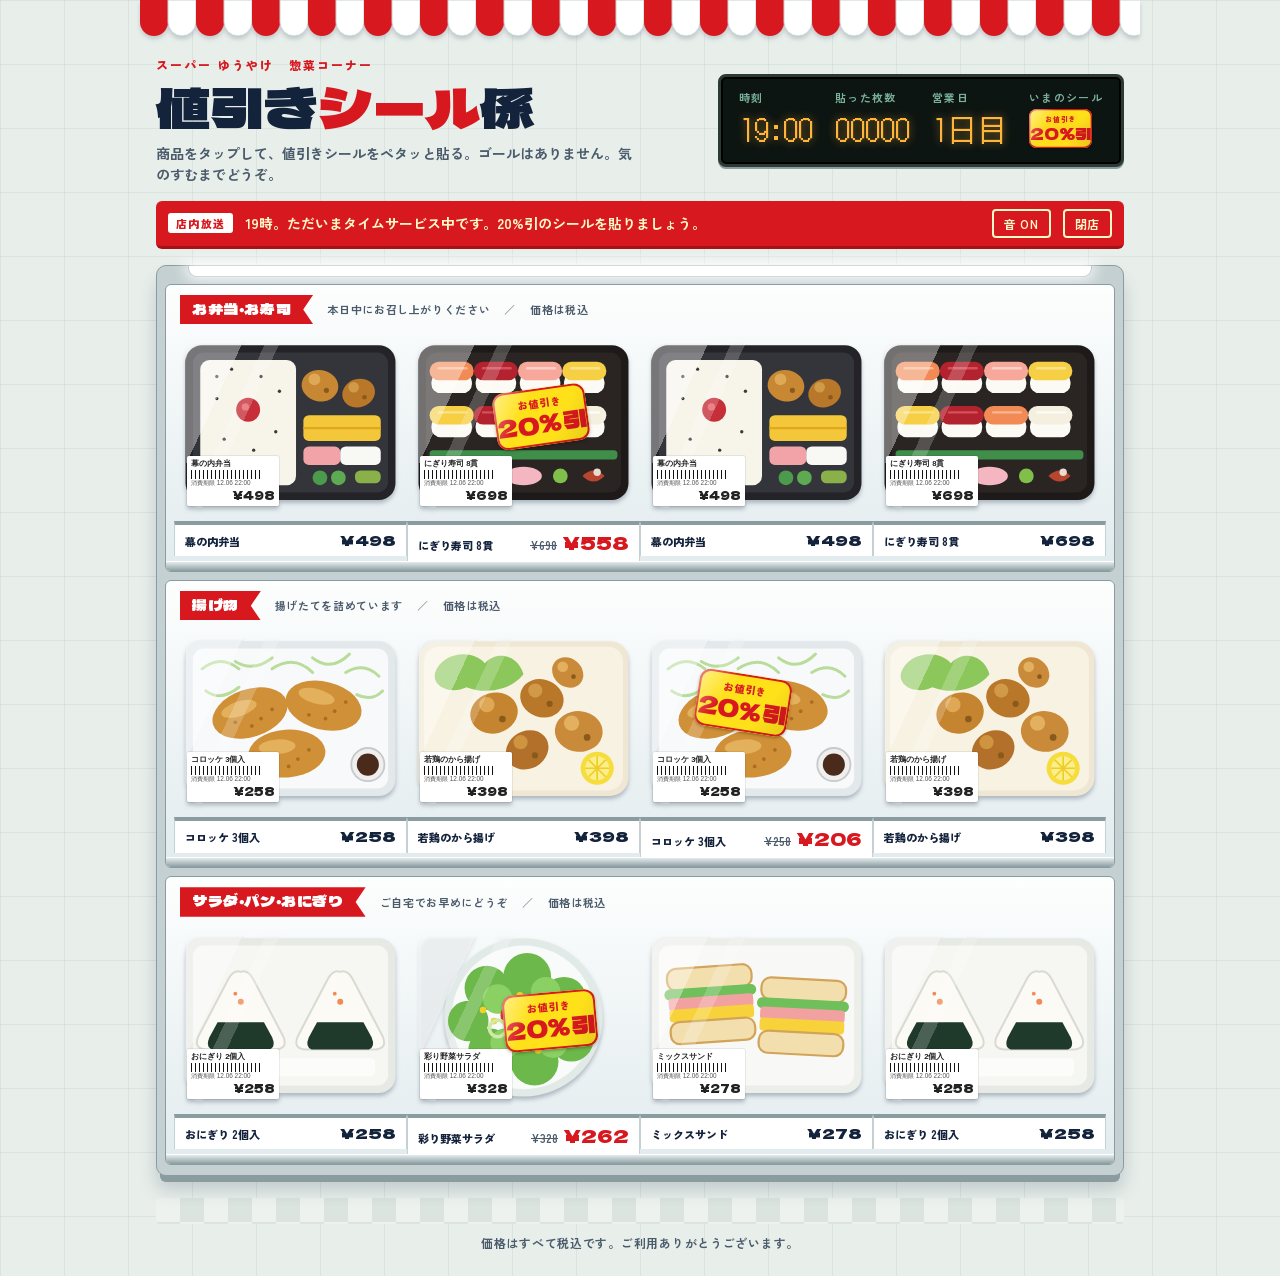
==== index.html @ 78e1c7c3 "Add canonical and Open Graph meMove index.html to repository root and add canonical URLta tags to in" ====
<!doctype html>
<html lang="ja">
<head>
<meta charset="utf-8">
<meta name="viewport" content="width=device-width, initial-scale=1, viewport-fit=cover">
<title>値引きシール係｜割引シールを貼り続ける無料ブラウザゲーム</title>
<meta name="description" content="スーパーの夜、消費期限が近づいた惣菜に割引シールを貼り続けるだけの、無料のブラウザミニゲーム。ゴールはなし。単調な作業で気持ちが落ち着く「値引きシール係」の世界へ。">
<meta name="theme-color" content="#d7191f">
<link rel="icon" href="favicon.svg" type="image/svg+xml"><link rel="canonical" href="https://mimitabu1229.github.io/nebiki-sticker/">
<meta property="og:url" content="https://mimitabu1229.github.io/nebiki-sticker/">
<meta property="og:type" content="website">
<meta property="og:site_name" content="値引きシール係">
<meta property="og:title" content="値引きシール係｜割引シールを貼り続ける無料ブラウザゲーム">
<meta property="og:description" content="スーパーの夜、惣菜に割引シールを貼り続けるだけの無料ミニゲーム。ゴールはなし。ライバルや、シールはがし爺も現れます。">
<meta property="og:locale" content="ja_JP">
<meta name="twitter:card" content="summary">
<meta name="twitter:title" content="値引きシール係｜割引シールを貼り続ける無料ブラウザゲーム">
<meta name="twitter:description" content="スーパーの夜、惣菜に割引シールを貼り続けるだけの無料ミニゲーム。ゴールはなし。">
<script type="application/ld+json">
{
  "@context": "https://schema.org",
  "@type": "VideoGame",
  "name": "値引きシール係",
  "description": "スーパーの夜、消費期限が近づいた惣菜に割引シールを貼り続けるだけの、無料のブラウザミニゲーム。ゴールはなし。",
  "inLanguage": "ja",
  "genre": "カジュアルゲーム",
  "gamePlatform": "Webブラウザ",
  "playMode": "SinglePlayer",
  "applicationCategory": "Game",
  "operatingSystem": "Any",
  "offers": { "@type": "Offer", "price": "0", "priceCurrency": "JPY" }
}
</script>
<style>
:root { color-scheme: light; padding-top: env(safe-area-inset-top, 0px); padding-bottom: env(safe-area-inset-bottom, 0px); }
body { margin: 0; }
[hidden] { display: none !important; }
img { max-width: 100%; }
</style>
<link rel="preconnect" href="https://fonts.googleapis.com">
<link rel="preconnect" href="https://fonts.gstatic.com" crossorigin>
<link rel="stylesheet" href="https://fonts.googleapis.com/css2?family=Dela+Gothic+One&family=DotGothic16&family=Zen+Kaku+Gothic+New:wght@500;700;900&display=swap">
<style>
:root {
  color-scheme: light;
  --red: #d7191f;
  --red-d: #a80f16;
  --yellow: #ffe11a;
  --orange: #f26a1b;
  --blue: #2358b8;
  --blue-d: #173d82;
  --brown: #8a5a2b;
  --brown-d: #5e3b17;
  --green: #1f7a4d;
  --green-d: #15583a;
  --usblue: #1d3f91;
  --teal: #12857f;
  --teal-d: #0b5a56;
  --ink: #14233c;
  --ink-2: #4b5b6b;
  --wall: #e8efeb;
  --wall-line: rgba(20, 35, 60, .06);
  --steel: #c5d0d2;
  --steel-d: #8a9ca0;
  --case-hi: #fdfefe;
  --case-lo: #e1ebee;
  --led-bg: #0d1512;
  --led: #ffb43a;
  --led-dim: #79b09a;
  --font-display: "Dela Gothic One", "Hiragino Sans", "Yu Gothic", sans-serif;
  --font-body: "Zen Kaku Gothic New", "Hiragino Sans", "Yu Gothic", "Meiryo", sans-serif;
  --font-led: "DotGothic16", "Hiragino Sans", "Yu Gothic", monospace;
}

* { box-sizing: border-box; }

html, body { margin: 0; }

body {
  background-color: var(--wall);
  background-image:
    linear-gradient(var(--wall-line) 1px, transparent 1px),
    linear-gradient(90deg, var(--wall-line) 1px, transparent 1px);
  background-size: 64px 64px;
  color: var(--ink);
  font-family: var(--font-body);
  font-size: 14px;
  line-height: 1.5;
  -webkit-font-smoothing: antialiased;
}

.store {
  max-width: 1000px;
  margin: 0 auto;
  padding-inline: 16px;
  padding-block: 0 24px;
}

/* ---------- 看板 ---------- */
.awning {
  height: 36px;
  margin-inline: -16px;
  background: url("data:image/svg+xml;utf8,<svg xmlns='http://www.w3.org/2000/svg' width='56' height='36'><path d='M0 0H28V22a14 14 0 0 1-28 0z' fill='%23d7191f'/><path d='M28 0H56V22a14 14 0 0 1-28 0z' fill='%23ffffff' stroke='%23c5d0d2' stroke-width='1'/></svg>") repeat-x 0 0 / 56px 36px;
  filter: drop-shadow(0 3px 2px rgba(20, 35, 60, .18));
}

.masthead {
  display: grid;
  grid-template-columns: 1fr auto;
  gap: 16px 24px;
  align-items: center;
  padding-block: 20px 16px;
}

.brand .eyebrow {
  margin: 0 0 4px;
  font-weight: 900;
  font-size: 12px;
  letter-spacing: .18em;
  color: var(--red);
}

.brand h1 {
  margin: 0;
  font-family: var(--font-display);
  font-weight: 400;
  font-size: clamp(34px, 7vw, 54px);
  line-height: 1.05;
  color: var(--ink);
  text-wrap: balance;
}

.brand h1 span { color: var(--red); }

.brand .howto {
  margin: 8px 0 0;
  font-weight: 700;
  color: var(--ink-2);
  max-width: 34em;
}

/* ---------- LED 表示 ---------- */
.led {
  margin: 0;
  display: grid;
  grid-template-columns: repeat(4, auto);
  gap: 6px 22px;
  padding: 12px 18px 14px;
  background: var(--led-bg);
  border-radius: 8px;
  border: 3px solid #2b3a35;
  box-shadow: inset 0 0 0 2px #000, 0 2px 0 var(--steel-d);
}

.led > div { display: flex; flex-direction: column; gap: 2px; min-width: 0; }

.led dt {
  font-size: 11px;
  font-weight: 700;
  letter-spacing: .12em;
  color: var(--led-dim);
}

.led dd {
  margin: 0;
  font-family: var(--font-led);
  font-size: 30px;
  line-height: 1.1;
  color: var(--led);
  text-shadow: 0 0 8px rgba(255, 180, 58, .55);
  font-variant-numeric: tabular-nums;
  min-height: 42px;
  display: flex;
  align-items: center;
}

.led .sticker { --u: 1.5px; }

/* ---------- 店内放送 ---------- */
.announce {
  display: flex;
  align-items: center;
  gap: 12px;
  padding: 8px 12px;
  background: var(--red);
  color: #fff8c9;
  border-radius: 6px;
  border-bottom: 3px solid var(--red-d);
}

.announce .badge {
  flex: none;
  font-size: 11px;
  font-weight: 900;
  letter-spacing: .12em;
  padding: 2px 8px;
  background: #fff;
  color: var(--red);
  border-radius: 3px;
}

.announce p { margin: 0; flex: 1; font-weight: 700; min-width: 0; }

.announce button {
  flex: none;
  font: 700 12px var(--font-body);
  letter-spacing: .06em;
  padding: 4px 10px;
  border-radius: 4px;
  border: 2px solid #fff8c9;
  background: transparent;
  color: #fff8c9;
  cursor: pointer;
}

.announce button[aria-pressed="false"] { background: #fff8c9; color: var(--red-d); }

/* ---------- ショーケース ---------- */
.case-wrap { position: relative; margin-top: 16px; }

.case {
  background: var(--steel);
  border-radius: 10px;
  padding: 0 8px 10px;
  border: 1px solid var(--steel-d);
  box-shadow: 0 10px 0 -4px var(--steel-d), 0 14px 18px rgba(20, 35, 60, .18);
}

.case::before {
  content: "";
  display: block;
  height: 10px;
  margin-inline: 24px;
  border-radius: 0 0 8px 8px;
  background: #fff;
  box-shadow: 0 0 14px 4px rgba(255, 255, 255, .9), 0 0 0 1px var(--steel-d);
}

.row {
  margin-top: 8px;
  background: linear-gradient(var(--case-hi), var(--case-lo));
  border-radius: 6px;
  border: 1px solid var(--steel-d);
  overflow: hidden;
}

.row-h {
  display: flex;
  flex-wrap: wrap;
  align-items: center;
  gap: 4px 14px;
  padding: 10px 14px 0;
}

.pop {
  margin: 0;
  padding: 3px 22px 4px 12px;
  background: var(--red);
  color: #fff;
  font-family: var(--font-display);
  font-weight: 400;
  font-size: 15px;
  letter-spacing: .04em;
  clip-path: polygon(0 0, 100% 0, calc(100% - 10px) 50%, 100% 100%, 0 100%);
}

.row-h .note {
  font-size: 11px;
  font-weight: 700;
  color: var(--ink-2);
  letter-spacing: .06em;
}

.row-h .note + .note::before { content: "／"; margin-right: 14px; color: var(--steel-d); }

.slots {
  display: grid;
  grid-template-columns: repeat(4, 1fr);
  gap: 12px;
  padding: 12px 14px 0;
}

.slot { min-width: 0; display: flex; flex-direction: column; }

/* 棚札 */
.tag {
  margin-inline: -6px;
  margin-top: 8px;
  padding: 4px 10px 5px;
  background: #fff;
  border-top: 4px solid var(--steel-d);
  border-left: 1px solid var(--steel);
  border-right: 1px solid var(--steel);
  display: flex;
  align-items: baseline;
  justify-content: space-between;
  gap: 8px;
  min-height: 34px;
}

.tag .tn {
  font-size: 11px;
  font-weight: 900;
  white-space: nowrap;
  overflow: hidden;
  text-overflow: ellipsis;
  min-width: 0;
}

.tag .tp {
  display: flex;
  align-items: baseline;
  gap: 6px;
  flex: none;
  font-family: var(--font-display);
  font-size: 15px;
  font-variant-numeric: tabular-nums;
}

.tag .tp b { font-weight: 400; }
.tag .tp s { font-family: var(--font-body); font-weight: 700; font-size: 11px; color: var(--ink-2); }
.tag .tp .off { color: var(--red); font-size: 18px; }

/* ---------- パック ---------- */
.pack {
  display: block;
  position: relative;
  width: 100%;
  aspect-ratio: 120 / 96;
  padding: 0;
  border: 0;
  background: none;
  container-type: inline-size;
  cursor: pointer;
  -webkit-tap-highlight-color: transparent;
  filter: drop-shadow(0 3px 2px rgba(20, 35, 60, .28));
  transition: transform .3s ease, opacity .3s ease;
}

.pack:hover { transform: translateY(-2px); }
.pack:focus-visible { outline: 3px solid var(--ink); outline-offset: 3px; border-radius: 8px; }

.pack svg { position: absolute; inset: 0; width: 100%; height: 100%; display: block; }

.pack .lid {
  position: absolute;
  inset: 3% 2.5%;
  border-radius: 6cqw;
  background: linear-gradient(115deg, rgba(255,255,255,.38) 0 20%, transparent 20% 28%, rgba(255,255,255,.2) 28% 33%, transparent 33%);
  pointer-events: none;
}

.pack .label {
  position: absolute;
  left: 3cqw;
  bottom: 3cqw;
  width: 42cqw;
  padding: 1.6cqw 2cqw;
  display: grid;
  gap: .4cqw;
  background: #fff;
  color: #222;
  text-align: left;
  font-size: max(6px, 3.5cqw);
  line-height: 1.25;
  border-radius: .8cqw;
  box-shadow: 0 0 0 .3cqw rgba(0, 0, 0, .1);
  pointer-events: none;
}

.pack .label b { font-weight: 900; white-space: nowrap; overflow: hidden; text-overflow: ellipsis; }
.pack .label em { font-style: normal; font-size: max(5px, 2.9cqw); color: #555; white-space: nowrap; }
.pack .label .bar {
  height: 4cqw;
  background: repeating-linear-gradient(90deg, #111 0 .4cqw, #fff .4cqw .9cqw, #111 .9cqw 1.1cqw, #fff 1.1cqw 1.8cqw);
}
.pack .label strong { font-family: var(--font-display); font-weight: 400; font-size: 5.2cqw; text-align: right; }

.pack.in { animation: restock .4s ease-out backwards; }
.pack.taken { transform: translateY(-16px) rotate(2deg) scale(.96); opacity: 0; pointer-events: none; }

@keyframes restock {
  from { transform: translateY(18px); opacity: 0; }
  to { transform: none; opacity: 1; }
}

.row.deliver { animation: deliver .7s cubic-bezier(.2, 1.1, .3, 1) backwards; }

@keyframes deliver {
  from { transform: translateY(40px); opacity: 0; }
}

.ikue {
  display: flex;
  align-items: center;
  gap: 8px;
  margin-left: auto;
  padding: 2px 12px 2px 3px;
  min-width: 0;
  background: #e6f3e8;
  border-radius: 18px;
  color: #1f5a3c;
  font-size: 12px;
  font-weight: 700;
}

.ikue-face svg { display: block; width: 28px; height: 28px; }
.ikue b { font-weight: 900; margin-right: .3em; }

.rail {
  height: 10px;
  background: linear-gradient(#e4ebec, var(--steel-d));
  border-top: 1px solid #fff;
}

/* ---------- シール ---------- */
.stk { position: absolute; inset: 0; pointer-events: none; }

.sticker {
  --u: 1cqw;
  position: relative;
  width: calc(var(--u) * 42);
  height: calc(var(--u) * 26);
  border-radius: calc(var(--u) * 5);
  display: flex;
  flex-direction: column;
  align-items: center;
  justify-content: center;
  overflow: hidden;
  line-height: 1;
  font-family: var(--font-display);
  white-space: nowrap;
}

.sticker small {
  font-family: var(--font-body);
  font-weight: 900;
  font-size: calc(var(--u) * 4.6);
  letter-spacing: .1em;
  margin-bottom: calc(var(--u) * 1.6);
}

.sticker b { font-weight: 400; font-size: calc(var(--u) * 11); }

.sticker::after {
  content: "";
  position: absolute;
  inset: 0;
  border-radius: inherit;
  background: linear-gradient(120deg, rgba(255,255,255,.5), transparent 32%, transparent 68%, rgba(0,0,0,.1));
}

.k20 {
  background: var(--yellow);
  color: var(--red);
  box-shadow: inset 0 0 0 calc(var(--u) * .9) var(--red), 0 calc(var(--u) * .6) calc(var(--u) * 1.4) rgba(0, 0, 0, .3);
}

.k30 {
  background: var(--orange);
  color: #fff;
  box-shadow: inset 0 0 0 calc(var(--u) * .9) #fff, 0 calc(var(--u) * .6) calc(var(--u) * 1.4) rgba(0, 0, 0, .3);
}

.k50 {
  background: var(--red);
  color: var(--yellow);
  box-shadow: inset 0 0 0 calc(var(--u) * .9) var(--yellow), 0 calc(var(--u) * .6) calc(var(--u) * 1.4) rgba(0, 0, 0, .3);
}

.k50 b { font-size: calc(var(--u) * 15); }

.stk .sticker {
  position: absolute;
  transform: translate(-50%, -50%) rotate(var(--rot));
  animation: slap .22s cubic-bezier(.2, 1.4, .4, 1) both;
}

.stk .sticker.still { animation: none; }

@keyframes slap {
  from { transform: translate(-50%, -50%) rotate(var(--rot)) scale(1.5); opacity: .5; }
  to { transform: translate(-50%, -50%) rotate(var(--rot)) scale(1); opacity: 1; }
}

/* 手に持ったシール */
.hand {
  position: fixed;
  left: 0;
  top: 0;
  z-index: 50;
  pointer-events: none;
  opacity: 0;
  transition: opacity .15s;
  will-change: transform;
}

.hand.show { opacity: 1; }
.hand .sticker,
.rhand .sticker {
  --u: var(--hu, 2px);
  transform: translate(-50%, -50%) rotate(-9deg) scale(1.04);
  transition: transform .12s ease;
  filter: drop-shadow(0 6px 5px rgba(0, 0, 0, .25));
}
.hand.press .sticker { transform: translate(-50%, -50%) rotate(-3deg) scale(.86); }

/* たなかの手 */
.rhand {
  position: fixed;
  left: 0;
  top: 0;
  z-index: 49;
  pointer-events: none;
  opacity: 0;
  will-change: transform;
}
.rhand.show { opacity: 1; }
.rhand.go { transition: transform .38s cubic-bezier(.3, .7, .3, 1), opacity .15s; }
.rhand .sticker { transform: translate(-50%, -50%) rotate(8deg); }

/* たなかが貼ったシール／商品の目印 */
.sticker.theirs::before {
  content: "た";
  position: absolute;
  top: calc(var(--u) * 1.6);
  right: calc(var(--u) * 1.6);
  width: calc(var(--u) * 6);
  height: calc(var(--u) * 6);
  display: grid;
  place-items: center;
  border-radius: 50%;
  background: var(--blue);
  color: #fff;
  font-family: var(--font-body);
  font-weight: 900;
  font-size: calc(var(--u) * 4);
  line-height: 1;
  z-index: 1;
}

.pack.theirs::before {
  content: "たなか";
  position: absolute;
  left: 2cqw;
  top: 2cqw;
  z-index: 2;
  padding: .6cqw 2cqw .8cqw;
  border-radius: 1cqw;
  background: var(--blue);
  color: #fff;
  font-size: max(6px, 4cqw);
  font-weight: 900;
  letter-spacing: .08em;
  line-height: 1.2;
  pointer-events: none;
}

/* ---------- たなかとの勝負 ---------- */
.versus {
  margin-top: 12px;
  display: grid;
  grid-template-columns: 72px 1fr;
  gap: 14px;
  align-items: center;
  padding: 12px 14px;
  background: #fff;
  border: 2px solid var(--blue);
  border-radius: 8px;
  box-shadow: 0 3px 0 var(--blue);
}

.versus.enter { animation: vs-in .5s cubic-bezier(.2, 1.3, .4, 1) backwards; }

@keyframes vs-in {
  from { transform: translateY(-14px) scale(.96); opacity: 0; }
}

.versus .face svg { display: block; width: 72px; height: 72px; }

.vs-head {
  display: flex;
  flex-wrap: wrap;
  justify-content: space-between;
  gap: 2px 12px;
  font-size: 12px;
  font-weight: 900;
  letter-spacing: .08em;
}

.vs-head span { color: var(--ink-2); font-weight: 700; }

.vs-bar {
  display: flex;
  height: 16px;
  margin-block: 6px;
  border-radius: 8px;
  overflow: hidden;
  background: var(--steel);
}

.vs-bar i { display: block; height: 100%; transition: flex-basis .4s ease; }
.vs-bar .me { background: var(--red); }
.vs-bar .tan { background: var(--blue); }

.vs-nums {
  display: flex;
  flex-wrap: wrap;
  justify-content: space-between;
  gap: 2px 14px;
  font-size: 13px;
  font-weight: 700;
  font-variant-numeric: tabular-nums;
}

.vs-nums b { font-family: var(--font-display); font-weight: 400; font-size: 18px; }
.vs-nums .me b { color: var(--red); }
.vs-nums .tan b { color: var(--blue); }
.vs-nums em { font-style: normal; color: var(--ink-2); font-size: 12px; }

.bubble {
  margin: 8px 0 0;
  padding: 5px 10px;
  background: #eef3fc;
  border-radius: 6px;
  color: var(--blue-d);
  font-size: 13px;
  font-weight: 700;
}

.bubble b { font-weight: 900; margin-right: .4em; }

/* ---------- やまだ（シールはがし） ---------- */
.versus.yamada { border-color: var(--brown); box-shadow: 0 3px 0 var(--brown); }
.yamada .vs-bar .peel { background: var(--brown); }
.yamada .vs-nums .ya b { color: var(--brown); }
.yamada .bubble { background: #f7efe4; color: var(--brown-d); }

.yhand {
  position: fixed;
  left: 0;
  top: 0;
  z-index: 51;
  pointer-events: none;
  opacity: 0;
  will-change: transform;
}
.yhand.show { opacity: 1; }
.yhand.go { transition: transform .42s cubic-bezier(.3, .7, .3, 1), opacity .2s; }
.yhand svg {
  display: block;
  width: 48px;
  height: 48px;
  margin: -13px 0 0 -29px;
  filter: drop-shadow(0 3px 3px rgba(0, 0, 0, .3));
}

/* ---------- 覚醒 ---------- */
.cast {
  margin-top: 12px;
  display: grid;
  grid-template-columns: repeat(auto-fit, minmax(280px, 1fr));
  gap: 12px;
}

.cast .versus { margin-top: 0; }

/* ---------- キャラ紹介（折りたたみ） ---------- */
.cast-box { margin-top: 12px; }

.cast-box > summary {
  list-style: none;
  display: flex;
  align-items: center;
  gap: 10px;
  padding: 8px 12px;
  background: #fff;
  border: 2px solid var(--ink);
  border-radius: 8px;
  box-shadow: 0 3px 0 var(--ink);
  cursor: pointer;
  font-size: 13px;
  font-weight: 900;
  letter-spacing: .06em;
}
.cast-box > summary > span { white-space: nowrap; }
.cast-box > summary::-webkit-details-marker { display: none; }
.cast-box > summary:focus-visible { outline: 3px solid var(--ink); outline-offset: 3px; }

.cb-faces { display: flex; padding-left: 6px; --rc: #1fbf8a; --rb: #f4f6f7; color: var(--rc); }
.cb-faces svg {
  display: block;
  width: 30px;
  height: 30px;
  margin-left: -6px;
  border-radius: 50%;
  background: #fff;
  box-shadow: 0 0 0 2px #fff;
}

.cb-new {
  display: none;
  padding: 1px 8px 2px;
  border-radius: 10px;
  background: var(--red);
  color: #fff;
  font-size: 11px;
  letter-spacing: .08em;
}
.cast-box.has-new .cb-new { display: inline-block; }

.cb-toggle { margin-left: auto; color: var(--ink-2); font-size: 12px; }
.cb-toggle::after { content: " ▼"; }
.cast-box[open] .cb-toggle::after { content: " ▲"; }
.cb-toggle .t-close { display: none; }
.cast-box[open] .cb-toggle .t-open { display: none; }
.cast-box[open] .cb-toggle .t-close { display: inline; }

.versus.awake {
  --aura: var(--blue);
  animation: aura 1.2s ease-in-out infinite alternate;
}
.versus.yamada.awake { --aura: var(--brown); }

@keyframes aura {
  from { box-shadow: 0 3px 0 var(--aura), 0 0 0 0 transparent; }
  to { box-shadow: 0 3px 0 var(--aura), 0 0 18px 4px var(--aura); }
}

.versus.awake .face svg { filter: drop-shadow(0 0 5px var(--aura)); }

.vs-head .awake-badge {
  display: inline-block;
  margin-right: .6em;
  padding: 1px 8px 2px;
  background: var(--aura);
  color: #fff;
  text-shadow: 0 1px 0 rgba(0, 0, 0, .35);
  font-family: var(--font-display);
  font-weight: 400;
  letter-spacing: .1em;
  border-radius: 3px;
  transform: skewX(-8deg);
}

/* ---------- 店長おださんとシール貼り銃 ---------- */
.versus.oda { border-color: var(--green); box-shadow: 0 3px 0 var(--green); }
.oda .bubble { background: #e6f3ea; color: var(--green-d); }
.oda .vs-head span { color: var(--green-d); }
.oda .hint { margin: 6px 0 0; font-weight: 700; font-size: 13px; }

/* ---------- アメリカ人店員ジョン ---------- */
.versus.john { border-color: var(--usblue); box-shadow: 0 3px 0 var(--usblue); }
.john .bubble { background: #e9eefb; color: var(--usblue); }
.john .vs-head span { color: var(--usblue); }
.john .hint { margin: 6px 0 0; font-weight: 700; font-size: 13px; }

.usa .pop { background: var(--usblue); }
.usa .row { background: linear-gradient(var(--case-hi), #dfe6f4); }
.usa .brand .eyebrow { color: var(--usblue); }

/* ---------- お掃除ロボット シリボ ---------- */
.versus.robo-panel { border-color: var(--teal); box-shadow: 0 3px 0 var(--teal); }
.robo-panel .face { --rc: #1fbf8a; --rb: #f4f6f7; color: var(--rc); }
.robo-panel .bubble { background: #e3f4f2; color: var(--teal-d); }
.robo-panel .vs-head span { color: var(--teal-d); }
.robo-panel .hint { margin: 6px 0 0; font-weight: 700; font-size: 13px; }

.robots {
  position: absolute;
  inset: 0;
  z-index: 5;
  overflow: hidden;
  pointer-events: none;
}

.robo {
  --rc: #1fbf8a;
  --rb: #f4f6f7;
  position: absolute;
  left: 0;
  top: 0;
  width: 56px;
  height: 56px;
  margin: -28px 0 0 -28px;
  filter: drop-shadow(0 5px 4px rgba(20, 35, 60, .35));
  will-change: transform;
  animation: robo-in .6s ease-out backwards;
}
.robo.b { --rc: #ee5f9c; --rb: #fbf1f5; }
.robo svg { display: block; width: 100%; height: 100%; color: var(--rc); }
.robo .brush { transform-box: fill-box; transform-origin: center; animation: brush .6s linear infinite; }
.robo.busy svg { animation: wobble .16s linear infinite; }

@keyframes robo-in { from { opacity: 0; } }
@keyframes brush { to { transform: rotate(360deg); } }
@keyframes wobble {
  0%, 100% { transform: rotate(0); }
  25% { transform: rotate(-6deg); }
  75% { transform: rotate(6deg); }
}

.stk .sticker.peeling.swept { animation: swept .38s ease-in forwards; }

@keyframes swept {
  to { transform: translate(-50%, -50%) rotate(calc(var(--rot) + 200deg)) scale(0); opacity: 0; }
}

/* ---------- 閉店リザルト（レシート） ---------- */
#result {
  width: 100%;
  max-width: min(92vw, 380px);
  padding: 0;
  border: 0;
  background: transparent;
  color: #222;
  overflow: visible;
}

#result::backdrop { background: rgba(20, 35, 60, .62); }

.receipt {
  padding: 22px 22px 22px;
  background: #fffef6;
  border-radius: 4px 4px 0 0;
  box-shadow: 0 14px 34px rgba(0, 0, 0, .38);
  font-family: var(--font-led);
  font-size: 14px;
  line-height: 1.5;
  max-height: 88vh;
  overflow-y: auto;
}

.receipt p { margin: 0; text-align: center; }
.receipt .r-store { font-size: 12px; letter-spacing: .2em; color: #555; }
.receipt h2 { margin: 2px 0 0; text-align: center; font-family: var(--font-display); font-weight: 400; font-size: 28px; letter-spacing: .06em; }
.receipt .r-date { font-size: 12px; color: #555; }
.receipt hr { border: 0; border-top: 2px dashed #b9b6a8; margin: 12px 0; }

.r-list { margin: 0; display: grid; gap: 4px; }
.r-list > div { display: flex; align-items: baseline; gap: 8px; }
.r-list dt { flex: none; }
.r-list .lead { flex: 1; min-width: 12px; border-bottom: 2px dotted #b9b6a8; transform: translateY(-4px); }
.r-list dd { margin: 0; flex: none; font-variant-numeric: tabular-nums; }

.receipt .r-met { font-size: 13px; color: #444; }
.receipt .r-rank { margin-top: 4px; font-size: 12px; color: #555; }
.receipt .r-rank b { display: block; font-family: var(--font-display); font-weight: 400; font-size: 22px; color: var(--red); letter-spacing: .04em; }
.receipt .r-thanks { margin-top: 10px; font-size: 12px; letter-spacing: .12em; color: #555; }

.r-actions { margin-top: 16px; display: grid; gap: 8px; }
.r-actions button {
  font: 900 14px var(--font-body);
  letter-spacing: .04em;
  padding: 10px 14px;
  border-radius: 6px;
  border: 2px solid var(--red);
  cursor: pointer;
}
.r-actions .primary { background: var(--red); color: #fff; }
.r-actions .ghost { background: #fff; color: var(--red); }
.r-actions button:focus-visible { outline: 3px solid var(--ink); outline-offset: 2px; }

.case { -webkit-user-select: none; user-select: none; -webkit-touch-callout: none; }

.hand .aim {
  position: absolute;
  left: -13px;
  top: -13px;
  width: 26px;
  height: 26px;
  border: 3px solid var(--red);
  border-radius: 50%;
  box-shadow: 0 0 0 2px #fff, inset 0 0 0 2px #fff;
}
.hand .aim::after {
  content: "";
  position: absolute;
  left: 50%;
  top: 50%;
  width: 4px;
  height: 4px;
  margin: -2px 0 0 -2px;
  border-radius: 50%;
  background: var(--red);
}

.hand .gun {
  position: absolute;
  left: 8px;
  top: -4px;
  width: 96px;
  height: auto;
  transform: scaleX(-1);
  filter: drop-shadow(0 6px 5px rgba(0, 0, 0, .28));
}
.hand.fire .gun { animation: recoil .11s ease-out; }

@keyframes recoil {
  from { transform: scaleX(-1) translateX(-9px) rotate(-6deg); }
  to { transform: scaleX(-1); }
}

.stk .sticker.peeling { animation: peel-off .46s ease-in forwards; }

@keyframes peel-off {
  from { transform: translate(-50%, -50%) rotate(var(--rot)) scale(1); opacity: 1; }
  to { transform: translate(-38%, -100%) rotate(calc(var(--rot) + 24deg)) scale(1.18); opacity: 0; }
}

/* ---------- 足元 ---------- */
.floor {
  margin-top: 22px;
  height: 26px;
  border-radius: 4px;
  background: repeating-conic-gradient(#dbe4df 0 25%, #eef2ef 0 50%) 0 0 / 48px 48px;
}

.foot {
  margin: 10px 0 0;
  text-align: center;
  font-size: 12px;
  font-weight: 700;
  color: var(--ink-2);
  letter-spacing: .06em;
}

/* ---------- 狭い画面 ---------- */
@media (max-width: 760px) {
  .masthead { grid-template-columns: 1fr; }
  .led { grid-template-columns: repeat(2, 1fr); }
}

@media (max-width: 600px) {
  .slots { grid-template-columns: repeat(3, 1fr); gap: 8px; padding-inline: 10px; }
  .slot:nth-child(4) { display: none; }
  .tag { margin-inline: -4px; padding-inline: 6px; gap: 4px; }
  .tag .tp { font-size: 13px; gap: 4px; }
  .tag .tp .off { font-size: 15px; }
  .tag .tp s { display: none; }
  .pack .label em { display: none; }
  .row-h { padding-inline: 10px; }
  .row-h .note:last-child { display: none; }
  .ikue { margin-left: 0; width: 100%; }
  .announce { flex-wrap: wrap; }
  .versus { grid-template-columns: 52px 1fr; gap: 10px; padding-inline: 10px; }
  .versus .face svg { width: 52px; height: 52px; }
  .cast-box > summary { gap: 8px; padding-inline: 10px; }
  .cb-faces svg { width: 26px; height: 26px; }
  #cbCount, .cb-toggle span { display: none !important; }
  .robo { width: 44px; height: 44px; margin: -22px 0 0 -22px; }
}

@media (hover: hover) and (pointer: fine) {
  .case.hand-on .pack { cursor: none; }
}

@media (prefers-reduced-motion: reduce) {
  .stk .sticker, .pack.in, .versus.enter, .row.deliver { animation: none; }
  .stk .sticker.peeling { animation: none; opacity: 0; }
  .versus.awake { animation: none; box-shadow: 0 3px 0 var(--aura), 0 0 12px 2px var(--aura); }
  .stk .sticker.peeling.swept { animation: none; opacity: 0; }
  .robo, .robo .brush, .robo.busy svg { animation: none; }
  .hand.fire .gun { animation: none; }
  .pack, .hand .sticker, .rhand.go, .yhand.go, .vs-bar i { transition: none; }
}
</style>
</head>
<body>
<noscript>このゲームを遊ぶには、JavaScriptを有効にしてください。（値引きシール係：スーパーの夜、惣菜に割引シールを貼り続ける無料ブラウザゲーム）</noscript>

<main class="store">
  <div class="awning" aria-hidden="true"></div>

  <header class="masthead">
    <div class="brand">
      <p class="eyebrow" id="eyebrow">スーパー ゆうやけ　惣菜コーナー</p>
      <h1>値引き<span>シール</span>係</h1>
      <p class="howto">商品をタップして、値引きシールをペタッと貼る。ゴールはありません。気のすむまでどうぞ。</p>
    </div>
    <dl class="led" aria-label="店内の状況">
      <div><dt>時刻</dt><dd id="clock">19:00</dd></div>
      <div><dt>貼った枚数</dt><dd id="count">00000</dd></div>
      <div><dt>営業日</dt><dd id="day">1日目</dd></div>
      <div><dt>いまのシール</dt><dd id="preview"></dd></div>
    </dl>
  </header>

  <div class="announce">
    <span class="badge">店内放送</span>
    <p id="say" aria-live="polite"></p>
    <button id="mute" type="button" aria-pressed="true">音 ON</button>
    <button id="closeShop" type="button">閉店</button>
  </div>

  <details class="cast-box" id="castBox" hidden>
    <summary>
      <span>キャラ紹介</span>
      <span class="cb-faces" id="cbFaces"></span>
      <span id="cbCount"></span>
      <span class="cb-new">NEW</span>
      <span class="cb-toggle"><span class="t-open">ひらく</span><span class="t-close">とじる</span></span>
    </summary>
  <div class="cast">
  <section class="versus" id="versus" aria-label="たなかとの売上勝負" hidden>
    <div class="face">
      <svg viewBox="0 0 64 64" aria-hidden="true">
        <circle cx="32" cy="32" r="31" fill="#dbe6f7"/>
        <path d="M6 62c2-13 13-17 26-17s24 4 26 17z" fill="#2358b8"/>
        <rect x="27" y="38" width="10" height="9" fill="#e6b891"/>
        <rect x="21" y="47" width="22" height="9" rx="1.5" fill="#fff"/>
        <text x="32" y="54" text-anchor="middle" font-size="6.5" font-weight="900" fill="#14233c" font-family="'Zen Kaku Gothic New','Hiragino Sans','Yu Gothic',sans-serif">たなか</text>
        <ellipse cx="32" cy="29" rx="12" ry="13.5" fill="#f2c9a5"/>
        <path d="M19 26c0-11 7-16 13-16s13 5 13 16c-4-3-8-4-13-4s-9 1-13 4z" fill="#14233c"/>
        <path d="M17 26h30c1 0 1 3-1 3H18c-2 0-2-3-1-3z" fill="#0f1c33"/>
        <circle cx="27" cy="32" r="1.4" fill="#14233c"/><circle cx="37" cy="32" r="1.4" fill="#14233c"/>
        <path d="M24.5 29l5 1.3M39.5 29l-5 1.3" stroke="#14233c" stroke-width="1.4" stroke-linecap="round" fill="none"/>
        <path d="M28 38c2.5 1.8 5.5 1.8 8-.5" stroke="#14233c" fill="none" stroke-width="1.3" stroke-linecap="round"/>
      </svg>
    </div>
    <div class="vs-main">
      <div class="vs-head"><b>本日の売上勝負　最後にシールを貼った人の売上</b><span id="record">通算 0勝 0敗</span></div>
      <div class="vs-bar" aria-hidden="true"><i class="me" id="barMe"></i><i class="tan" id="barTan"></i></div>
      <div class="vs-nums">
        <span class="me">あなた <b id="meScore">0</b>点　<em>貼った <span id="meSt">0</span>枚</em></span>
        <span class="tan">たなか <b id="tanScore">0</b>点　<em>貼った <span id="tanSt">0</span>枚</em></span>
      </div>
      <p class="bubble" id="bubble" aria-live="polite"></p>
    </div>
  </section>

  <section class="versus yamada" id="yamada" aria-label="やまだとのはがし勝負" hidden>
    <div class="face">
      <svg viewBox="0 0 64 64" aria-hidden="true">
        <circle cx="32" cy="32" r="31" fill="#efe3d0"/>
        <path d="M6 62c2-13 13-17 26-17s24 4 26 17z" fill="#8a5a2b"/>
        <path d="M25 45l7 11 7-11z" fill="#f3ead8"/>
        <rect x="27" y="38" width="10" height="9" fill="#d9ab82"/>
        <rect x="21" y="49" width="22" height="9" rx="1.5" fill="#fff"/>
        <text x="32" y="56" text-anchor="middle" font-size="6.5" font-weight="900" fill="#14233c" font-family="'Zen Kaku Gothic New','Hiragino Sans','Yu Gothic',sans-serif">やまだ</text>
        <ellipse cx="32" cy="29" rx="12" ry="13.5" fill="#e8bd94"/>
        <circle cx="19.5" cy="28" r="4.5" fill="#f4f4f2"/><circle cx="44.5" cy="28" r="4.5" fill="#f4f4f2"/>
        <path d="M23 19c3-4 15-4 18 0" stroke="#f4f4f2" stroke-width="2" fill="none" stroke-linecap="round"/>
        <path d="M23.5 25.5l6-1.5M40.5 25.5l-6-1.5" stroke="#9a9a9a" stroke-width="2.2" stroke-linecap="round" fill="none"/>
        <circle cx="27" cy="30" r="4" fill="none" stroke="#3a2a1a" stroke-width="1.1"/><circle cx="37" cy="30" r="4" fill="none" stroke="#3a2a1a" stroke-width="1.1"/>
        <path d="M31 30h2" stroke="#3a2a1a" stroke-width="1.1"/>
        <circle cx="27" cy="30" r="1" fill="#3a2a1a"/><circle cx="37" cy="30" r="1" fill="#3a2a1a"/>
        <path d="M25.5 36.5c3-2 5-1 6.5 0c1.5-1 3.500-2 6.500 0c-2 3.500-4 2.500-6.500 1c-2 1.500-4 2.500-6.500-1z" fill="#f4f4f2" stroke="#b8b8b8" stroke-width=".6"/>
      </svg>
    </div>
    <div class="vs-main">
      <div class="vs-head"><b>本日のはがし勝負　あなたの貼った枚数 対 やまだのはがした枚数</b><span id="yaRecord">通算 0勝 0敗</span></div>
      <div class="vs-bar" aria-hidden="true"><i class="me" id="barYaMe"></i><i class="peel" id="barYaPeel"></i></div>
      <div class="vs-nums">
        <span class="me">あなた 貼った <b id="yaMe">0</b>枚</span>
        <span class="ya">やまだ はがした <b id="yaPeel">0</b>枚　<em>売り逃し <span id="yaMiss">0</span>点</em></span>
      </div>
      <p class="bubble" id="yaBubble" aria-live="polite"></p>
    </div>
  </section>

  <section class="versus oda" id="oda" aria-label="店長おださんからの支給品" hidden>
    <div class="face">
      <svg viewBox="0 0 64 64" aria-hidden="true">
        <circle cx="32" cy="32" r="31" fill="#dcefe3"/>
        <path d="M6 62c2-13 13-17 26-17s24 4 26 17z" fill="#1f7a4d"/>
        <rect x="27" y="38" width="10" height="9" fill="#e6b891"/>
        <path d="M24 45l8 12 8-12z" fill="#fff"/>
        <path d="M30 46h4l1.500 10-3.500 3-3.500-3z" fill="#d7191f"/>
        <rect x="11" y="52" width="15" height="8" rx="1.500" fill="#fff"/>
        <text x="18.500" y="58" text-anchor="middle" font-size="5.500" font-weight="900" fill="#14233c" font-family="'Zen Kaku Gothic New','Hiragino Sans','Yu Gothic',sans-serif">店長</text>
        <ellipse cx="32" cy="29" rx="12" ry="13.500" fill="#f2c9a5"/>
        <path d="M19.500 27c-1-10 5-16 12.500-16s13.500 6 12.500 16c-2-5-5-8-12.500-8S21.500 22 19.500 27z" fill="#2a2320"/>
        <circle cx="27" cy="31" r="1.400" fill="#14233c"/><circle cx="37" cy="31" r="1.400" fill="#14233c"/>
        <path d="M24.500 27.500l5-1M39.500 27.500l-5-1" stroke="#14233c" stroke-width="1.400" stroke-linecap="round" fill="none"/>
        <path d="M27 36.500c3 3 7 3 10 0" stroke="#14233c" fill="none" stroke-width="1.400" stroke-linecap="round"/>
      </svg>
    </div>
    <div class="vs-main">
      <div class="vs-head"><b>店長からの支給品　シール貼り銃</b><span>発射 <span id="odaShots">0</span>発</span></div>
      <p class="hint">商品を押しっぱなしにすると、シールを連射できます。</p>
      <p class="bubble" id="odaBubble" aria-live="polite"></p>
    </div>
  </section>

  <section class="versus john" id="john" aria-label="アメリカ人店員ジョン" hidden>
    <div class="face">
      <svg viewBox="0 0 64 64" aria-hidden="true">
        <circle cx="32" cy="32" r="31" fill="#dfe6f6"/>
        <path d="M6 62c2-13 13-17 26-17s24 4 26 17z" fill="#1d3f91"/>
        <path d="M8 58h48" stroke="#d7191f" stroke-width="2"/>
        <rect x="27" y="38" width="10" height="9" fill="#e6b891"/>
        <rect x="21" y="49" width="22" height="9" rx="1.500" fill="#fff"/>
        <text x="32" y="56" text-anchor="middle" font-size="6" font-weight="900" fill="#14233c" font-family="'Zen Kaku Gothic New','Hiragino Sans','Yu Gothic',sans-serif">ジョン</text>
        <ellipse cx="32" cy="29" rx="12" ry="13.500" fill="#f5cfae"/>
        <path d="M19.500 27c-1-9 5-13 12.500-13s13.500 4 12.500 13c-3-4-7-6-12.500-6s-9.500 2-12.500 6z" fill="#e6b84a"/>
        <path d="M18.500 22c1-9 7-13 13.500-13s12.500 4 13.500 13z" fill="#d7191f"/>
        <path d="M14 22h36c1 0 1 3-1 3H15c-2 0-2-3-1-3z" fill="#a80f16"/>
        <path d="M32 12l1.500 3.200 3.500.4-2.600 2.400.7 3.400L32 19.600l-3.100 1.800.7-3.400-2.600-2.400 3.500-.4z" fill="#fff"/>
        <circle cx="27" cy="31" r="1.400" fill="#14233c"/><circle cx="37" cy="31" r="1.400" fill="#14233c"/>
        <path d="M24.500 28l5-1M39.500 28l-5-1" stroke="#a9832a" stroke-width="1.400" stroke-linecap="round" fill="none"/>
        <path d="M25 35c3 5.500 11 5.500 14 0z" fill="#fff" stroke="#14233c" stroke-width="1.200" stroke-linejoin="round"/>
      </svg>
    </div>
    <div class="vs-main">
      <div class="vs-head"><b>アメリカ人店員　ジョン</b><span>全商品アメリカ産</span></div>
      <p class="hint">売り場の商品が、すべてアメリカの商品に入れ替わりました。</p>
      <p class="bubble" id="johnBubble" aria-live="polite"></p>
    </div>
  </section>
  <section class="versus robo-panel" id="roboPanel" aria-label="お掃除ロボットのシリボ" hidden>
    <div class="face" id="roboFace"></div>
    <div class="vs-main">
      <div class="vs-head"><b>お掃除ロボット　シリボ</b><span><span id="roboCount">4</span>台 稼働中</span></div>
      <p class="hint">売り場を動き回って、貼ってあるシールを掃除します。30枚貼るごとに1台増えます(最大15台)。勝負ではありません。</p>
      <p class="bubble" id="roboBubble" aria-live="polite"></p>
    </div>
  </section>
  </div>
  </details>

  <div class="case-wrap">
    <section class="case" id="case" aria-label="惣菜ショーケース"></section>
    <div class="robots" id="robots" aria-hidden="true"></div>
  </div>

  <div class="floor" aria-hidden="true"></div>
  <p class="foot">価格はすべて税込です。ご利用ありがとうございます。</p>
</main>

<dialog id="result" aria-labelledby="resTitle">
  <div class="receipt">
    <p class="r-store">スーパー ゆうやけ</p>
    <h2 id="resTitle">閉店リザルト</h2>
    <p class="r-date" id="resDate"></p>
    <hr>
    <dl class="r-list" id="resList"></dl>
    <hr>
    <p class="r-met" id="resMet"></p>
    <p class="r-rank">今夜の称号<b id="resRank"></b></p>
    <p class="r-thanks">ご利用ありがとうございました</p>
    <div class="r-actions">
      <button id="resReset" class="primary" type="button">記録をリセットして最初から</button>
      <button id="resClose" class="ghost" type="button">営業を続ける</button>
    </div>
  </div>
</dialog>

<div class="hand" id="hand" aria-hidden="true"></div>
<div class="rhand" id="rhand" aria-hidden="true"></div>
<div class="yhand" id="yhand" aria-hidden="true">
  <svg viewBox="0 0 48 48">
    <g transform="rotate(-30 24 24)">
      <rect x="4" y="12" width="30" height="10" rx="5" fill="#dcae84"/>
      <ellipse cx="30" cy="17" rx="4" ry="3.2" fill="#f5dfc9"/>
      <rect x="8" y="24" width="26" height="9" rx="4.5" fill="#cf9f74"/>
      <ellipse cx="30" cy="28.5" rx="3.6" ry="2.8" fill="#f0d5bb"/>
    </g>
    <circle cx="10" cy="38" r="6" fill="#8a5a2b"/>
    <text x="10" y="41" text-anchor="middle" font-size="8" font-weight="900" fill="#fff" font-family="'Zen Kaku Gothic New','Hiragino Sans','Yu Gothic',sans-serif">や</text>
  </svg>
</div>

<script>
(function () {
  "use strict";

  /* ---------- 商品の絵 ---------- */
  var dots = function (list, r, fill) {
    return '<g fill="' + fill + '">' + list.map(function (p) {
      return '<circle cx="' + p[0] + '" cy="' + p[1] + '" r="' + r + '"/>';
    }).join("") + '</g>';
  };

  var nigiri = function (x, y, c, c2) {
    return '<rect x="' + x + '" y="' + (y + 6) + '" width="22" height="11" rx="5" fill="#fbfaf4"/>' +
      '<rect x="' + (x - 1) + '" y="' + y + '" width="24" height="10" rx="5" fill="' + c + '"/>' +
      '<path d="M' + (x + 4) + ' ' + (y + 3.5) + 'h15" stroke="' + c2 + '" stroke-width="1.3" stroke-linecap="round" opacity=".75"/>';
  };

  var chunk = function (cx, cy, r, a, b, rot) {
    return '<ellipse cx="' + cx + '" cy="' + cy + '" rx="' + r + '" ry="' + (r * 0.85) + '" transform="rotate(' + rot + ' ' + cx + ' ' + cy + ')" fill="' + a + '"/>' +
      '<circle cx="' + (cx - r * 0.3) + '" cy="' + (cy - r * 0.35) + '" r="' + (r * 0.32) + '" fill="' + b + '"/>' +
      '<circle cx="' + (cx + r * 0.35) + '" cy="' + (cy + r * 0.25) + '" r="' + (r * 0.14) + '" fill="#8a5a1c"/>';
  };

  var korokke = function (cx, cy, rot) {
    return '<ellipse cx="' + cx + '" cy="' + cy + '" rx="21" ry="13" transform="rotate(' + rot + ' ' + cx + ' ' + cy + ')" fill="#cf9037"/>' +
      '<ellipse cx="' + (cx - 5) + '" cy="' + (cy - 4) + '" rx="10" ry="4" transform="rotate(' + rot + ' ' + cx + ' ' + cy + ')" fill="#e3b05c"/>' +
      dots([[cx + 6, cy + 3], [cx - 8, cy + 5], [cx + 12, cy - 2], [cx + 1, cy + 7]], 1, "#a86d20");
  };

  var sandwich = function (x, y, rot) {
    return '<g transform="translate(' + x + ' ' + y + ') rotate(' + rot + ')">' +
      '<rect x="0" y="0" width="46" height="12" rx="5" fill="#f3dfae" stroke="#d2a45a" stroke-width="1.2"/>' +
      '<rect x="-2" y="11" width="50" height="6" rx="3" fill="#6fbf5b"/>' +
      '<rect x="0" y="16" width="46" height="7" rx="2" fill="#f2a1a1"/>' +
      '<rect x="0" y="22" width="46" height="7" rx="2" fill="#f7d23a"/>' +
      '<rect x="0" y="29" width="46" height="12" rx="5" fill="#f3dfae" stroke="#d2a45a" stroke-width="1.2"/></g>';
  };

  var onigiri = function (x, y) {
    return '<g transform="translate(' + x + ' ' + y + ') scale(.74)">' +
      '<path d="M0 -28 Q5 -30 9 -23 L31 19 Q35 28 26 29 L-26 29 Q-35 28 -31 19 L-9 -23 Q-5 -30 0 -28Z" fill="#fbfaf5" stroke="#d9dbd2" stroke-width="1.5"/>' +
      '<path d="M-17 9 H17 L23 20 Q26 27 21 29 H-21 Q-26 27 -23 20Z" fill="#1f3a2a"/>' +
      '<circle cx="0" cy="-6" r="2.2" fill="#f28a55"/><circle cx="-4" cy="-12" r="1.4" fill="#f28a55"/></g>';
  };

  var trayBase = function (fill, inner) {
    return '<rect x="3" y="5" width="114" height="84" rx="9" fill="' + fill + '"/>' +
      '<rect x="7" y="9" width="106" height="76" rx="6" fill="' + inner + '"/>';
  };

  var scatter = function (cx, cy, color) {
    return dots([[-8, -2], [4, -6], [9, 2], [-2, 6], [-10, 5], [6, 8], [0, -1], [-5, -8]].map(function (p) {
      return [cx + p[0], cy + p[1]];
    }), 1, color);
  };

  var ohagiBall = function (cx, cy, fill, hi, extra) {
    return '<ellipse cx="' + cx + '" cy="' + (cy + 4) + '" rx="20" ry="15" fill="#fff" stroke="#e2dcc8" stroke-width="1"/>' +
      '<ellipse cx="' + cx + '" cy="' + cy + '" rx="17" ry="14" fill="' + fill + '"/>' +
      '<ellipse cx="' + (cx - 5) + '" cy="' + (cy - 5) + '" rx="6" ry="3" fill="' + hi + '" opacity=".7"/>' + (extra || "");
  };

  var dangoBall = function (cx, cy, fill, hi) {
    return '<circle cx="' + cx + '" cy="' + cy + '" r="9" fill="' + fill + '"/>' +
      '<ellipse cx="' + (cx - 3) + '" cy="' + (cy - 3.5) + '" rx="3.2" ry="1.8" fill="' + hi + '" opacity=".8"/>';
  };

  var dangoSkewer = function (y) {
    return '<rect x="14" y="' + (y - 1.3) + '" width="98" height="2.6" rx="1.3" fill="#d8b878"/>' +
      dangoBall(58, y, "#f4a6b8", "#fbd0da") + dangoBall(76, y, "#fbf8ef", "#ffffff") + dangoBall(94, y, "#9fca6b", "#c8e39c");
  };

  var daifuku = function (cx, cy, fill, extra) {
    return '<ellipse cx="' + cx + '" cy="' + (cy + 9) + '" rx="21" ry="5" fill="#000" opacity=".08"/>' +
      '<path d="M' + (cx - 19) + ' ' + (cy + 8) + 'C' + (cx - 19) + ' ' + (cy - 16) + ' ' + (cx + 19) + ' ' + (cy - 16) + ' ' + (cx + 19) + ' ' + (cy + 8) + 'Q' + cx + ' ' + (cy + 13) + ' ' + (cx - 19) + ' ' + (cy + 8) + 'Z" fill="' + fill + '" stroke="#e8dfd0" stroke-width=".8"/>' +
      extra +
      '<path d="M' + (cx - 13) + ' ' + (cy - 3) + 'q6-7 14-7" stroke="#fff" stroke-width="2" fill="none" opacity=".85" stroke-linecap="round"/>';
  };

  var gingham = function (id) {
    return '<pattern id="' + id + '" width="12" height="12" patternUnits="userSpaceOnUse"><rect width="12" height="12" fill="#fff"/>' +
      '<rect width="6" height="12" fill="#e2434b" opacity=".55"/><rect width="12" height="6" fill="#e2434b" opacity=".55"/></pattern>';
  };

  var drum = function (x, y, rot) {
    return '<g transform="translate(' + x + ' ' + y + ') rotate(' + rot + ')">' +
      '<ellipse cx="0" cy="0" rx="18" ry="11" fill="#b8722a"/><ellipse cx="-5" cy="-4" rx="8" ry="3" fill="#d69a52"/>' +
      '<rect x="14" y="-2.500" width="16" height="5" rx="2.500" fill="#f5efe2"/>' +
      '<circle cx="30" cy="-3.500" r="3.500" fill="#f5efe2"/><circle cx="30" cy="3.500" r="3.500" fill="#f5efe2"/></g>';
  };

  var fries = function () {
    var out = "";
    for (var i = 0; i < 10; i++) {
      out += '<rect x="' + (50 + i * 6) + '" y="' + (20 + (i * 7) % 11) + '" width="4.400" height="40" rx="1" fill="#f2c94c" stroke="#d9a930" stroke-width=".5"/>';
    }
    return out;
  };

  var clubStack = function (x, y, rot) {
    var layers = [[8, "#f3dfae", "#d2a45a"], [5, "#6cb84a"], [5, "#e03b32"], [5, "#a4472f"], [8, "#f3dfae", "#d2a45a"], [5, "#f2a1a1"], [4, "#f7d23a"], [8, "#f3dfae", "#d2a45a"]];
    var yy = 0, out = '<g transform="translate(' + x + ' ' + y + ') rotate(' + rot + ')">';
    layers.forEach(function (l) {
      out += '<rect x="0" y="' + yy + '" width="38" height="' + l[0] + '" rx="2.500" fill="' + l[1] + '"' + (l[2] ? ' stroke="' + l[2] + '" stroke-width="1"' : "") + '/>';
      yy += l[0] - 0.5;
    });
    return out + '<line x1="19" y1="-14" x2="19" y2="' + yy + '" stroke="#d8b878" stroke-width="1.600"/><circle cx="19" cy="-14" r="3" fill="#d7191f"/></g>';
  };

  var donut = function (cx, cy, icing, spr) {
    return '<circle cx="' + cx + '" cy="' + cy + '" r="16" fill="#d9a05a"/><circle cx="' + cx + '" cy="' + cy + '" r="14" fill="' + icing + '"/>' +
      dots([[cx - 9, cy - 3], [cx + 8, cy - 6], [cx - 3, cy + 9], [cx + 9, cy + 5], [cx - 6, cy - 9], [cx + 2, cy - 10]], 1.1, spr) +
      '<circle cx="' + cx + '" cy="' + cy + '" r="5" fill="#fbf6ee"/>';
  };

  var cookie = function (cx, cy) {
    return '<circle cx="' + cx + '" cy="' + cy + '" r="16" fill="#d2955a" stroke="#b3763c" stroke-width="1.200"/>' +
      '<ellipse cx="' + (cx - 5) + '" cy="' + (cy - 6) + '" rx="6" ry="2.500" fill="#e6b784" opacity=".8"/>' +
      dots([[cx - 7, cy + 2], [cx + 4, cy - 5], [cx + 8, cy + 5], [cx - 1, cy + 8], [cx + 1, cy + 1], [cx - 9, cy - 4]], 2.200, "#4a2c1a");
  };

  var lattice = function () {
    var out = "";
    for (var x = -30; x <= 70; x += 12) {
      out += '<path d="M' + x + ' 10L' + (x + 80) + ' 90"/><path d="M' + x + ' 90L' + (x + 80) + ' 10"/>';
    }
    return out;
  };

  var ART = {
    bento:
      trayBase("#232328", "#34343b") +
      '<rect x="11" y="13" width="52" height="68" rx="5" fill="#f7f4ea"/>' +
      '<circle cx="37" cy="40" r="6.5" fill="#c62f39"/><circle cx="35.5" cy="38.5" r="2" fill="#e5636b"/>' +
      dots([[20, 22], [28, 18], [44, 22], [54, 30], [20, 34], [52, 52], [24, 56], [40, 62]], 0.9, "#3a3a3a") +
      chunk(76, 27, 10, "#c78733", "#dea856", 10) + chunk(97, 31, 9, "#b9772a", "#d19a48", -20) +
      '<rect x="67" y="43" width="42" height="14" rx="3" fill="#f4c73a"/><path d="M67 50h42" stroke="#e0a91c" stroke-width="1.2"/>' +
      '<rect x="67" y="60" width="20" height="10" rx="3" fill="#f1a3a8"/><rect x="87" y="60" width="22" height="10" rx="3" fill="#f8f8f4"/>' +
      '<circle cx="76" cy="77" r="4" fill="#4c9a4c"/><circle cx="86" cy="77" r="4" fill="#5daa52"/><rect x="95" y="73" width="14" height="7" rx="3" fill="#8ab04a"/>',

    sushi:
      trayBase("#1d1a19", "#2a2523") +
      nigiri(10, 14, "#f28a55", "#fbc7a5") + nigiri(34, 14, "#b3222f", "#e0606a") + nigiri(58, 14, "#f7a89a", "#fde0d8") + nigiri(82, 14, "#f6cf45", "#fbe9a0") +
      nigiri(10, 38, "#f6cf45", "#fbe9a0") + nigiri(34, 38, "#b3222f", "#e0606a") + nigiri(58, 38, "#f28a55", "#fbc7a5") + nigiri(82, 38, "#f5efe0", "#ffffff") +
      '<rect x="9" y="62" width="102" height="5" rx="2" fill="#3f8f4a"/>' +
      '<ellipse cx="60" cy="76" rx="10" ry="5" fill="#f4b6c0"/><circle cx="80" cy="76" r="4" fill="#7fbf4a"/>' +
      '<path d="M92 76q6-6 12 0q-6 6-12 0z" fill="#b8452e"/><circle cx="100" cy="74" r="2" fill="#e8ddd0"/>',

    karaage:
      '<rect x="3" y="5" width="114" height="84" rx="10" fill="#efe7d3"/><rect x="6" y="8" width="108" height="78" rx="8" fill="#f8f2e2"/>' +
      '<path d="M12 22c4-11 20-13 27-5 6-7 18-5 21 6-7 9-21 11-31 7-8 4-19 0-17-8z" fill="#8cc75c"/>' +
      chunk(44, 44, 13, "#c58530", "#dea856", -15) + chunk(70, 36, 12, "#b9772a", "#d19a48", 20) + chunk(90, 54, 13, "#c98a3a", "#e2b05e", 5) +
      chunk(62, 64, 12, "#b3702a", "#cf9440", -30) + chunk(84, 22, 9, "#c98a3a", "#e2b05e", 40) +
      '<g transform="translate(100 74)"><circle r="9" fill="#f6dc3d"/><circle r="6.5" fill="#fbef8a"/><path d="M0-6.5V6.5M-6.5 0H6.5M-4.6-4.6l9.2 9.2M4.6-4.6l-9.2 9.2" stroke="#f0cc2a" stroke-width=".9"/></g>',

    korokke:
      trayBase("#e3e8eb", "#f7f9fa") +
      '<g stroke="#b9dc9a" stroke-width="1.6" stroke-linecap="round" fill="none"><path d="M12 20q10-8 20 0M30 16q10 6 20-2M50 20q12-8 22 2M72 14q10 8 20-2M90 22q10-6 18 2M14 32q8 6 18-2M96 34q8 4 14-2"/></g>' +
      korokke(38, 44, -18) + korokke(78, 40, 14) + korokke(58, 66, -4) +
      '<circle cx="102" cy="72" r="9" fill="#efefef" stroke="#c9c9c9" stroke-width="1"/><circle cx="102" cy="72" r="6" fill="#4a2a1a"/>',

    salad:
      '<circle cx="60" cy="48" r="43" fill="#e1eae7"/><circle cx="60" cy="48" r="39" fill="#f8fbfa"/>' +
      '<g fill="#6cb84a"><circle cx="40" cy="32" r="12"/><circle cx="62" cy="26" r="13"/><circle cx="82" cy="38" r="12"/><circle cx="86" cy="60" r="12"/><circle cx="66" cy="72" r="13"/><circle cx="42" cy="66" r="12"/><circle cx="30" cy="50" r="11"/></g>' +
      '<g fill="#8bd063"><circle cx="46" cy="38" r="8"/><circle cx="72" cy="34" r="8"/><circle cx="76" cy="62" r="8"/><circle cx="50" cy="62" r="8"/></g>' +
      '<g fill="#e03b32"><circle cx="54" cy="47" r="6.5"/><circle cx="73" cy="52" r="6"/><circle cx="60" cy="61" r="5"/></g><circle cx="52" cy="45" r="1.8" fill="#f58a80"/>' +
      dots([[44, 50], [66, 44], [80, 46], [58, 36], [68, 66], [38, 44]], 1.8, "#f6cf2a") +
      '<g fill="none" stroke="#cfe9a6" stroke-width="2"><circle cx="82" cy="52" r="5"/><circle cx="46" cy="54" r="4.5"/></g>',

    sandwich:
      trayBase("#eceee9", "#f8f9f6") + sandwich(11, 22, -4) + sandwich(63, 26, 3),

    onigiri:
      trayBase("#e6e9e4", "#f6f7f3") + onigiri(33, 44) + onigiri(87, 44) +
      '<rect x="14" y="70" width="92" height="10" rx="3" fill="#fff" opacity=".7"/>',

    ohagi:
      trayBase("#eee8d6", "#faf6ea") +
      ohagiBall(34, 30, "#4a2c2a", "#8a5a52") +
      ohagiBall(78, 30, "#dcb96e", "#f0d9a0", scatter(78, 30, "#b98f45")) +
      ohagiBall(58, 62, "#a9c774", "#d3e6a8", scatter(58, 62, "#86a85a")) +
      ohagiBall(93, 62, "#3a3535", "#7a7373", scatter(93, 62, "#f4f1e8")),

    dango:
      trayBase("#cdb27a", "#ecdcaa") + dangoSkewer(22) + dangoSkewer(44) + dangoSkewer(66),

    daifuku:
      trayBase("#e6e5df", "#f8f8f5") +
      daifuku(34, 30, "#fbf8f0", "") +
      daifuku(80, 30, "#f7d4dc", dots([[72, 32], [78, 36], [84, 31], [88, 36], [76, 28]], 1.2, "#6a5a48")) +
      daifuku(58, 62, "#fbf8f0", '<ellipse cx="58" cy="60" rx="7" ry="5.5" fill="#e0364a" opacity=".55"/>'),

    /* ---- ここからアメリカの商品 ---- */
    burger:
      trayBase("#d4b07a", "#ecd3a2") +
      '<path d="M22 70h84v3a10 10 0 0 1-10 10H32a10 10 0 0 1-10-10z" fill="#dc8f34"/>' +
      '<rect x="24" y="53" width="80" height="8" rx="3" fill="#e0453a"/>' +
      '<rect x="20" y="58" width="88" height="12" rx="6" fill="#6b3b22"/>' +
      '<path d="M20 44h88l-9 11-8-7-9 7-9-7-9 7-9-7-9 7-9-7-8 7z" fill="#f4c73a"/>' +
      '<path d="M16 46q5.500-8 11 0t11 0t11 0t11 0t11 0t11 0t11 0t11 0v3H16z" fill="#6cb84a"/>' +
      '<path d="M22 44C22 12 106 12 106 44z" fill="#dc8f34"/>' +
      '<path d="M32 34C36 22 50 18 64 18" stroke="#eab364" stroke-width="3" fill="none" stroke-linecap="round" opacity=".7"/>' +
      dots([[44, 28], [58, 24], [72, 26], [84, 32], [52, 36], [68, 34], [36, 38], [92, 39]], 1.600, "#f6e7c1"),

    pizza:
      trayBase("#d4b07a", "#ecd3a2") +
      '<circle cx="60" cy="47" r="37" fill="#d9993f"/><circle cx="60" cy="47" r="32" fill="#f4c95d"/>' +
      '<path d="M60 47V10M60 47L92 29M60 47L92 65M60 47V84M60 47L28 65M60 47L28 29" stroke="#d9993f" stroke-width="1" opacity=".55"/>' +
      '<g fill="#c43b34"><circle cx="46" cy="32" r="6"/><circle cx="72" cy="30" r="6"/><circle cx="82" cy="52" r="6"/><circle cx="58" cy="50" r="6"/><circle cx="38" cy="56" r="6"/><circle cx="68" cy="68" r="6"/></g>' +
      dots([[44, 30], [70, 28], [80, 50], [56, 48], [36, 54], [66, 66]], 1.200, "#8c221d") +
      '<g fill="#3f8f3a"><ellipse cx="54" cy="66" rx="4" ry="2" transform="rotate(30 54 66)"/><ellipse cx="84" cy="38" rx="4" ry="2" transform="rotate(-30 84 38)"/><ellipse cx="48" cy="44" rx="4" ry="2"/></g>',

    chicken:
      '<defs>' + gingham("gA") + '</defs><rect x="3" y="5" width="114" height="84" rx="9" fill="#c8323a"/><rect x="7" y="9" width="106" height="76" rx="6" fill="url(#gA)"/>' +
      drum(44, 32, -15) + drum(76, 40, 12) + drum(58, 64, -6),

    fries:
      trayBase("#f2eee6", "#fbf9f3") +
      '<circle cx="28" cy="34" r="9" fill="#fff" stroke="#ddd"/><circle cx="28" cy="34" r="6" fill="#c8323a"/>' +
      fries() +
      '<path d="M42 50h72l-6 34H48z" fill="#d7191f"/><path d="M45 62h66l-1 6H44z" fill="#ffe11a"/>',

    cobb:
      '<defs><clipPath id="cbc"><circle cx="60" cy="48" r="36"/></clipPath></defs>' +
      '<circle cx="60" cy="48" r="43" fill="#e1eae7"/><circle cx="60" cy="48" r="39" fill="#f8fbfa"/>' +
      '<g clip-path="url(#cbc)">' +
      '<rect x="20" y="10" width="80" height="14" fill="#6cb84a"/>' +
      '<rect x="20" y="24" width="80" height="13" fill="#e03b32"/>' +
      '<rect x="20" y="37" width="80" height="13" fill="#fbf1c8"/>' +
      dots([[44, 43], [60, 43], [76, 43]], 3.500, "#f4c73a") +
      '<rect x="20" y="50" width="80" height="13" fill="#a4472f"/>' +
      '<path d="M20 55h80M20 60h80" stroke="#c96a4d" stroke-width="1.500"/>' +
      '<rect x="20" y="63" width="80" height="12" fill="#b7d66b"/>' +
      '<rect x="20" y="75" width="80" height="14" fill="#f6cf2a"/></g>',

    club:
      trayBase("#eceee9", "#f8f9f6") + clubStack(14, 26, -3) + clubStack(66, 28, 3),

    donut:
      trayBase("#f0e6d4", "#fbf6ee") +
      donut(34, 30, "#f28aa8", "#fff") + donut(80, 30, "#5a3320", "#ffe11a") + donut(58, 62, "#f3d08a", "#fff7e0"),

    pie:
      '<defs><clipPath id="pc"><circle cx="60" cy="48" r="34"/></clipPath></defs>' +
      '<circle cx="60" cy="48" r="42" fill="#c9ced2"/><circle cx="60" cy="48" r="39" fill="#e3e6e8"/>' +
      '<circle cx="60" cy="48" r="35" fill="#d9a24e" stroke="#b8782c" stroke-width="1.500"/>' +
      '<g clip-path="url(#pc)" stroke="#f0cf8a" stroke-width="3.500" opacity=".9">' + lattice() + '</g>' +
      '<ellipse cx="60" cy="48" rx="4" ry="2.500" fill="#8c5a1f"/>',

    cookie:
      trayBase("#f2ece0", "#fffaf0") + cookie(34, 30) + cookie(80, 30) + cookie(58, 62)
  };

  var TYPES = {
    bento:    { name: "幕の内弁当",       price: 498 },
    sushi:    { name: "にぎり寿司 8貫",   price: 698 },
    karaage:  { name: "若鶏のから揚げ",   price: 398 },
    korokke:  { name: "コロッケ 3個入",   price: 258 },
    salad:    { name: "彩り野菜サラダ",   price: 328 },
    sandwich: { name: "ミックスサンド",   price: 278 },
    onigiri:  { name: "おにぎり 2個入",   price: 258 },
    ohagi:    { name: "おはぎ 4個入",     price: 398 },
    dango:    { name: "三食団子 3本入",   price: 298 },
    daifuku:  { name: "大福 3個入",       price: 348 },
    burger:   { name: "チーズバーガー",   price: 598 },
    pizza:    { name: "ペパロニピザ",     price: 780 },
    chicken:  { name: "フライドチキン 3本", price: 498 },
    fries:    { name: "フライドポテトL",  price: 298 },
    cobb:     { name: "コブサラダ",       price: 428 },
    club:     { name: "クラブサンド",     price: 448 },
    donut:    { name: "ドーナツ 3個入",   price: 398 },
    pie:      { name: "アップルパイ",     price: 348 },
    cookie:   { name: "チョコチップクッキー", price: 328 }
  };

  // us は、ジョンが売り場をアメリカの商品にしたあとの棚
  var ROWS = [
    { name: "お弁当・お寿司",       note: "本日中にお召し上がりください", types: ["bento", "sushi"],
      us: { name: "ハンバーガー・ピザ",           note: "ジョンが仕入れました", types: ["burger", "pizza"] } },
    { name: "揚げ物",               note: "揚げたてを詰めています",       types: ["karaage", "korokke"],
      us: { name: "フライドチキン・ポテト",       note: "ジョンが仕入れました", types: ["chicken", "fries"] } },
    { name: "サラダ・パン・おにぎり", note: "ご自宅でお早めにどうぞ",       types: ["salad", "sandwich", "onigiri"],
      us: { name: "サラダ・サンドイッチ",         note: "ジョンが仕入れました", types: ["cobb", "club"] } },
    { name: "和菓子",               note: "いくえが納品しました",         types: ["ohagi", "dango", "daifuku"], late: true,
      us: { name: "ドーナツ・パイ・クッキー",     note: "ジョンが仕入れました", types: ["donut", "pie", "cookie"] } }
  ];
  var IKUE_ROW = 3;
  var IKUE_AT = 300;
  var JOHN_AT = 600;
  var john = { on: false, lastSay: 0 };
  var paused = false;
  var rowEls = [];

  function typesFor(ri) { return john.on ? ROWS[ri].us.types : ROWS[ri].types; }

  /* ---------- 状態 ---------- */
  var KEY = "yuuyake-nebiki-v1";
  var KINDS = [
    { id: "k20", at: 0,   label: "20%引", rate: 0.8, say: "19時。ただいまタイムサービス中です。20%引のシールを貼りましょう。" },
    { id: "k30", at: 60,  label: "30%引", rate: 0.7, say: "20時になりました。ここから30%引のシールです。" },
    { id: "k50", at: 120, label: "半額",  rate: 0.5, say: "21時です。ここからは半額シールです。" }
  ];
  var CLOSE = 180;

  var RIVAL_AT = 100;
  var YAMADA_AT = 200;
  var state = { count: 0, day: 1, min: 0, muted: false, w: 0, l: 0, yw: 0, yl: 0, shots: 0, sold: 0 };
  try {
    var saved = JSON.parse(localStorage.getItem(KEY) || "null");
    if (saved && typeof saved === "object") {
      state.shots = saved.shots | 0;
      state.sold = saved.sold | 0;
      state.w = saved.w | 0;
      state.l = saved.l | 0;
      state.yw = saved.yw | 0;
      state.yl = saved.yl | 0;
      state.count = saved.count | 0;
      state.day = Math.max(1, saved.day | 0);
      state.min = Math.min(CLOSE - 1, Math.max(0, saved.min | 0));
      state.muted = !!saved.muted;
    }
  } catch (e) {}

  function save() {
    try { localStorage.setItem(KEY, JSON.stringify(state)); } catch (e) {}
  }

  function kindAt(min) {
    for (var i = KINDS.length - 1; i >= 0; i--) if (min >= KINDS[i].at) return KINDS[i];
    return KINDS[0];
  }

  var d = new Date();
  var EXP = ("0" + (d.getMonth() + 1)).slice(-2) + "." + ("0" + d.getDate()).slice(-2) + " 22:00";

  /* ---------- DOM ---------- */
  var $ = function (id) { return document.getElementById(id); };
  var caseEl = $("case"), handEl = $("hand"), rhandEl = $("rhand"), yhandEl = $("yhand");
  var slots = [];

  function stickerHTML(k) {
    return '<small>お値引き</small><b>' + k.label + '</b>';
  }

  function makePack(typeKey, idx) {
    var t = TYPES[typeKey];
    var el = document.createElement("button");
    el.type = "button";
    el.className = "pack in";
    el.dataset.slot = idx;
    el.setAttribute("aria-label", t.name + "にシールを貼る");
    el.innerHTML = '<svg viewBox="0 0 120 96" aria-hidden="true">' + ART[typeKey] + '</svg>' +
      '<span class="lid"></span>' +
      '<span class="label"><b>' + t.name + '</b><i class="bar"></i><em>消費期限 ' + EXP + '</em><strong>¥' + t.price + '</strong></span>' +
      '<span class="stk"></span>';
    return el;
  }

  function updateTag(s) {
    var t = TYPES[s.type];
    var name = '<span class="tn">' + t.name + '</span>';
    if (s.rate < 1) {
      s.tag.innerHTML = name + '<span class="tp"><s>¥' + t.price + '</s><b class="off">¥' + Math.round(t.price * s.rate) + '</b></span>';
    } else {
      s.tag.innerHTML = name + '<span class="tp"><b>¥' + t.price + '</b></span>';
    }
  }

  var n = 0;

  var IKUE_FACE = '<svg viewBox="0 0 64 64" aria-hidden="true">' +
    '<circle cx="32" cy="32" r="31" fill="#e3f1e4"/>' +
    '<path d="M6 62c2-13 13-17 26-17s24 4 26 17z" fill="#3f8f6a"/>' +
    '<path d="M23 47h18v15H23z" fill="#fff"/>' +
    '<rect x="27" y="38" width="10" height="9" fill="#e6b891"/>' +
    '<rect x="22" y="50" width="20" height="8" rx="1.5" fill="#fff3b0"/>' +
    '<text x="32" y="56.500" text-anchor="middle" font-size="6" font-weight="900" fill="#14233c" font-family="\'Zen Kaku Gothic New\',\'Hiragino Sans\',\'Yu Gothic\',sans-serif">いくえ</text>' +
    '<ellipse cx="32" cy="29" rx="12" ry="13.5" fill="#f2c9a5"/>' +
    '<path d="M19.500 26c0-9 5-15 12.500-15s12.500 6 12.500 15c-4-4-8-5.500-12.500-5.500S23.500 22 19.500 26z" fill="#fff" stroke="#d8dfe2" stroke-width=".8"/>' +
    '<path d="M44 22l8-3-2 9z" fill="#fff" stroke="#d8dfe2" stroke-width=".8"/>' +
    '<path d="M24.500 31q2.500-2.500 5 0M34.500 31q2.500-2.500 5 0" stroke="#14233c" stroke-width="1.400" fill="none" stroke-linecap="round"/>' +
    '<circle cx="23.500" cy="35" r="2.200" fill="#f28a8a" opacity=".5"/><circle cx="40.500" cy="35" r="2.200" fill="#f28a8a" opacity=".5"/>' +
    '<path d="M28.500 37c2 2 5 2 7 0" stroke="#14233c" fill="none" stroke-width="1.300" stroke-linecap="round"/></svg>';

  function buildRow(ri, deliver) {
    var row = ROWS[ri];
    var info = john.on ? row.us : row;
    var sec = document.createElement("section");
    sec.className = "row" + (deliver ? " deliver" : "");
    var extra = row.late
      ? '<span class="ikue"><span class="ikue-face">' + IKUE_FACE + '</span><span id="ikueSay" aria-live="polite"></span></span>'
      : "";
    sec.innerHTML = '<header class="row-h"><h2 class="pop">' + info.name + '</h2>' +
      '<span class="note">' + info.note + '</span><span class="note">価格は税込</span>' + extra + '</header>';
    var wrap = document.createElement("div");
    wrap.className = "slots";
    for (var c = 0; c < 4; c++) {
      var slotEl = document.createElement("div");
      slotEl.className = "slot";
      var tag = document.createElement("div");
      tag.className = "tag";
      var s = { i: n, row: ri, type: info.types[(c + ri) % info.types.length], rate: 1, n: 0, timer: 0, tag: tag, el: slotEl };
      s.pack = makePack(s.type, n);
      if (deliver) s.pack.style.animationDelay = (250 + c * 110) + "ms";
      else s.pack.classList.remove("in");
      slotEl.appendChild(s.pack);
      slotEl.appendChild(tag);
      updateTag(s);
      wrap.appendChild(slotEl);
      slots.push(s);
      n++;
    }
    sec.appendChild(wrap);
    var rail = document.createElement("div");
    rail.className = "rail";
    sec.appendChild(rail);
    caseEl.appendChild(sec);
    rowEls[ri] = sec;
    return sec;
  }

  ROWS.forEach(function (row, ri) { if (!row.late) buildRow(ri, false); });

  /* ---------- 表示の更新 ---------- */
  function pad(v, len) { return ("00000" + v).slice(-len); }

  function renderHud() {
    var t = 19 * 60 + state.min;
    $("clock").textContent = pad(Math.floor(t / 60), 2) + ":" + pad(t % 60, 2);
    $("count").textContent = pad(state.count, 5);
    $("day").textContent = state.day + "日目";
    var k = kindAt(state.min);
    $("preview").innerHTML = '<div class="sticker ' + k.id + '">' + stickerHTML(k) + '</div>';
    handEl.innerHTML = handHTML(k);
  }

  function say(msg) { $("say").textContent = msg; }

  function sizeHand() {
    var p = slots[0].pack;
    var w = p.getBoundingClientRect().width;
    if (w) {
      handEl.style.setProperty("--hu", (w / 100).toFixed(2) + "px");
      rhandEl.style.setProperty("--hu", (w / 100).toFixed(2) + "px");
    }
  }

  /* ---------- 音 ---------- */
  var actx = null;
  function ctx() {
    if (state.muted) return null;
    try {
      actx = actx || new (window.AudioContext || window.webkitAudioContext)();
      if (actx.state === "suspended") actx.resume();
      return actx;
    } catch (e) { return null; }
  }
  function noiseBuf(c, dur) {
    var b = c.createBuffer(1, Math.floor(c.sampleRate * dur), c.sampleRate);
    var data = b.getChannelData(0);
    for (var i = 0; i < data.length; i++) data[i] = Math.random() * 2 - 1;
    return b;
  }
  function peel(vol) {
    var c = ctx(); if (!c) return;
    var t = c.currentTime;
    vol = vol || 1;
    var src = c.createBufferSource(); src.buffer = noiseBuf(c, 0.18);
    var f = c.createBiquadFilter(); f.type = "bandpass"; f.Q.value = 1.2;
    f.frequency.setValueAtTime(1800, t); f.frequency.exponentialRampToValueAtTime(5200, t + 0.15);
    var g = c.createGain();
    g.gain.setValueAtTime(0.0001, t); g.gain.linearRampToValueAtTime(0.16 * vol, t + 0.02); g.gain.exponentialRampToValueAtTime(0.001, t + 0.16);
    src.connect(f); f.connect(g); g.connect(c.destination); src.start(t);
  }
  function pat(vol, hz) {
    var c = ctx(); if (!c) return;
    vol = vol || 1; hz = hz || 160;
    var t = c.currentTime;
    var o = c.createOscillator(); o.type = "sine";
    o.frequency.setValueAtTime(hz, t); o.frequency.exponentialRampToValueAtTime(hz / 3, t + 0.09);
    var g = c.createGain(); g.gain.setValueAtTime(0.3 * vol, t); g.gain.exponentialRampToValueAtTime(0.001, t + 0.1);
    o.connect(g); g.connect(c.destination); o.start(t); o.stop(t + 0.12);
    var src = c.createBufferSource(); src.buffer = noiseBuf(c, 0.05);
    var f = c.createBiquadFilter(); f.type = "lowpass"; f.frequency.value = 1100;
    var g2 = c.createGain(); g2.gain.setValueAtTime(0.14 * vol, t); g2.gain.exponentialRampToValueAtTime(0.001, t + 0.05);
    src.connect(f); f.connect(g2); g2.connect(c.destination); src.start(t);
  }
  function chime(notes) {
    var c = ctx(); if (!c) return;
    (notes || [880, 1174.7, 1568]).forEach(function (fq, i) {
      var t = c.currentTime + i * 0.3;
      var o = c.createOscillator(); o.type = "sine"; o.frequency.value = fq;
      var g = c.createGain();
      g.gain.setValueAtTime(0.0001, t); g.gain.linearRampToValueAtTime(0.09, t + 0.03); g.gain.exponentialRampToValueAtTime(0.0005, t + 1.1);
      o.connect(g); g.connect(c.destination); o.start(t); o.stop(t + 1.2);
    });
  }

  /* ---------- シールを貼る ---------- */
  function addSticker(s, k, x, y, rot, still, theirs) {
    var el = document.createElement("div");
    el.className = "sticker " + k.id + (still ? " still" : "") + (theirs ? " theirs" : "");
    el.style.left = x + "%";
    el.style.top = y + "%";
    el.style.setProperty("--rot", rot + "deg");
    el.dataset.rate = k.rate;
    el.innerHTML = stickerHTML(k);
    var stk = s.pack.querySelector(".stk");
    stk.appendChild(el);
    while (stk.children.length > 8) stk.removeChild(stk.firstChild);
    s.n = liveStickers(s).length;
    s.rate = Math.min(s.rate, k.rate);
    updateTag(s);
  }

  // はがされている最中のシールを除いた、いま貼ってあるシール
  function liveStickers(s) {
    return Array.prototype.filter.call(s.pack.querySelector(".stk").children, function (e) {
      return !e.classList.contains("peeling");
    });
  }

  function schedule(s, ms) {
    clearTimeout(s.timer);
    s.timer = setTimeout(function () { take(s); }, ms);
  }

  function take(s) {
    s.pack.classList.add("taken");
    state.sold++;
    if (rival.on && s.owner) {
      if (s.owner === "tan") rival.tan++; else rival.me++;
      renderVersus();
      reactRival();
    }
    s.owner = null;
    setTimeout(function () { restock(s); }, 650);
  }

  function restock(s) {
    var types = typesFor(s.row);
    var next = types[Math.floor(Math.random() * types.length)];
    var np = makePack(next, s.i);
    s.pack.replaceWith(np);
    s.pack = np; s.type = next; s.rate = 1; s.n = 0; s.owner = null;
    updateTag(s);
    sizeHand();
    if (s.row === IKUE_ROW) reactIkue();
    if (john.on && Date.now() - john.lastSay > 10000) johnSay(pick(JLINES.restock));
  }

  /* ---------- パートさん「いくえ」（和菓子の納品） ---------- */
  var ikue = { on: false, lastSay: 0 };

  var ILINES = {
    enter: "追加のお菓子をお持ちしました。おはぎと三食団子と大福です。",
    us: ["ドーナツ、あまくておいしいですよ。", "アップルパイ、焼きたてです。", "クッキーもどうぞ。", "…おはぎ、また置いていいですか?"],
    restock: ["補充しておきますね。", "できたてですよ。", "甘いものもどうぞ。", "おはぎ、あんこたっぷりです。", "お団子は三色そろっています。", "大福、やわらかいうちにどうぞ。"]
  };

  function ikueSay(msg) {
    var el = $("ikueSay");
    if (el) el.innerHTML = "<b>いくえ</b>「" + msg + "」";
    ikue.lastSay = Date.now();
  }

  function reactIkue() {
    if (!ikue.on || Date.now() - ikue.lastSay < 12000) return;
    ikueSay(pick(john.on ? ILINES.us : ILINES.restock));
  }

  // 300枚目で、和菓子の段を一番下に追加する
  function startIkue(entry) {
    if (ikue.on) return;
    ikue.on = true;
    var sec = buildRow(IKUE_ROW, entry);
    if (entry) {
      ikueSay(ILINES.enter);
      say("300枚達成。パートのいくえさんが、おはぎ・三食団子・大福を届けてくれました。一番下の段に並んでいます。");
      chime([659.3, 784, 988]);
      sizeHand();
      setTimeout(function () { sec.scrollIntoView({ behavior: "smooth", block: "nearest" }); }, 700);
    } else {
      ikueSay(pick(ILINES.restock));
    }
  }

  /* ---------- 覚醒と、店長「おださん」のシール貼り銃 ---------- */
  var AWAKE_AT = 400;
  var boost = 1;
  var oda = { on: false, lastSay: 0 };
  var gun = { on: false, timer: 0, held: false, px: 0, py: 0, suppress: false, acc: 0 };

  var GUN_SVG = '<svg class="gun" viewBox="0 0 80 50" aria-hidden="true">' +
    '<path d="M6 12h46a6 6 0 0 1 6 6v6H12a6 6 0 0 1-6-6z" fill="#d7191f"/>' +
    '<rect x="52" y="14" width="20" height="8" rx="3" fill="#ffe11a"/>' +
    '<rect x="8" y="16" width="16" height="3" rx="1.500" fill="#fff" opacity=".6"/>' +
    '<path d="M18 24h14l-4 20H14z" fill="#a80f16"/>' +
    '<circle cx="28" cy="10" r="9" fill="#ffe11a" stroke="#d7191f" stroke-width="2"/>' +
    '<circle cx="28" cy="10" r="3" fill="#d7191f"/></svg>';

  function handHTML(k) {
    if (gun.on) return '<span class="aim"></span>' + GUN_SVG;
    return '<div class="sticker ' + k.id + '">' + stickerHTML(k) + '</div>';
  }

  var OLINES = {
    enter: "ここまでよく貼ってくれた。これを使ってくれ、シール貼り銃だ。商品を押しっぱなしにすれば連射できる。",
    fire: ["いい貼りっぷりだ。", "シールの在庫なら気にするな。", "たなかとやまだが本気を出した。負けるなよ。", "その調子だ。閉店まで頼んだぞ。"]
  };

  function odaSay(msg) {
    $("odaBubble").innerHTML = "<b>おださん</b>「" + msg + "」";
    oda.lastSay = Date.now();
  }

  // たなかとやまだが覚醒して、動きが1.5倍になる
  function awaken(entry) {
    if (boost > 1) return;
    boost = 1.5;
    ["versus", "yamada"].forEach(function (id) {
      var v = $(id);
      v.classList.add("awake");
      v.querySelector(".vs-head b").insertAdjacentHTML("afterbegin", '<span class="awake-badge">覚醒</span>');
    });
    if (entry) {
      bubble("ここからは本気でいきます。");
      yBubble("わしも本気を出すとするかの。");
    }
  }

  function startOda(entry) {
    if (oda.on) return;
    oda.on = true;
    gun.on = true;
    var v = $("oda");
    v.hidden = false;
    $("odaShots").textContent = state.shots;
    renderHud();
    if (entry) {
      v.classList.add("enter");
      odaSay(OLINES.enter);
      say("400枚達成。たなかとやまだが覚醒しました。動きが1.5倍になります。店長のおださんから、シール貼り銃を託されました。商品を長押しすると連射できます。");
      chime([523.3, 659.3, 784, 1046.5]);
    } else {
      odaSay(pick(OLINES.fire));
    }
  }

  function fire() {
    var el = document.elementFromPoint(gun.px, gun.py);
    var p = el && el.closest ? el.closest(".pack") : null;
    if (!p || p.classList.contains("taken")) return;
    var s = slots[+p.dataset.slot];
    var r = p.getBoundingClientRect();
    var jx = (Math.random() - 0.5) * r.width * 0.1;
    var jy = (Math.random() - 0.5) * r.height * 0.1;
    handEl.classList.remove("fire");
    void handEl.offsetWidth;
    handEl.classList.add("fire");
    pat(0.5, 170 + Math.random() * 70);
    state.shots++;
    $("odaShots").textContent = state.shots;
    if (state.shots % 60 === 0 && Date.now() - oda.lastSay > 8000) odaSay(pick(OLINES.fire));
    stick(s, gun.px + jx, gun.py + jy, false, true);
  }

  function startFire(x, y) {
    gun.held = true;
    gun.px = x;
    gun.py = y;
    gun.suppress = true;
    clearInterval(gun.timer);
    fire();
    gun.timer = setInterval(fire, 110);
  }

  function stopFire() {
    if (!gun.held) return;
    gun.held = false;
    clearInterval(gun.timer);
    setTimeout(function () { gun.suppress = false; }, 200);
  }

  // 連射のとき、時刻が1分進むまでの発数
  var GUN_MIN_EVERY = 4;

  function stick(s, clientX, clientY, viaKey, fromGun) {
    var r = s.pack.getBoundingClientRect();
    var x = viaKey ? 32 + Math.random() * 36 : ((clientX - r.left) / r.width) * 100;
    var y = viaKey ? 32 + Math.random() * 36 : ((clientY - r.top) / r.height) * 100;
    x = Math.max(24, Math.min(76, x));
    y = Math.max(26, Math.min(74, y));
    var before = kindAt(state.min);
    var k = before;
    addSticker(s, k, x.toFixed(1), y.toFixed(1), Math.round(Math.random() * 28 - 14), false);
    schedule(s, 1700 + Math.random() * 900);
    s.owner = "me";
    s.pack.classList.remove("theirs");
    if (rival.on) { rival.stMe++; renderVersus(); }
    if (yam.on) renderYam();

    state.count++;
    // 連射のときは、数発ごとに1分だけ進める
    var tick = !fromGun || ++gun.acc % GUN_MIN_EVERY === 0;
    if (tick) state.min++;
    if (tick && state.min >= CLOSE) {
      state.min = 0;
      state.day++;
      var result = settleYam() + settleDay();
      say("本日の営業は終了しました。" + result + "あすも19時からタイムサービスです。");
      chime();
    } else if (tick) {
      var after = kindAt(state.min);
      if (after.id !== before.id) say(after.say);
      else if (state.min === CLOSE - 10) say("まもなく閉店の時間です。最後までシールを貼ってまいりましょう。");
    }
    renderHud();
    if (state.count === RIVAL_AT && !rival.on) startRival(true);
    if (state.count === YAMADA_AT && !yam.on) startYamada(true);
    if (state.count === IKUE_AT && !ikue.on) startIkue(true);
    if (state.count === AWAKE_AT && !oda.on) { awaken(true); startOda(true); }
    if (state.count >= ROBO_AT) syncRobos(true);
    if (state.count === JOHN_AT && !john.on) startJohn(true);
    save();
  }

  /* ---------- ライバル「たなか」 ---------- */
  var rival = { on: false, timer: 0, me: 0, tan: 0, stMe: 0, stTan: 0, lastSay: 0 };

  var LINES = {
    enter: "こんばんは。ここからは私も貼らせていただきます。",
    ahead: ["お先に売れましたね。", "この調子でいきますよ。", "貼るのは早いほうなんです。"],
    behind: ["…なかなかやりますね。", "まだ夜は長いですよ。", "追いつきますから。"],
    even: ["負けませんよ。", "いい勝負ですね。", "手が止まりませんね、お互いに。"],
    win: "本日は私の勝ちです。またあした。",
    lose: "今日は負けました。あしたは貼り負けません。",
    draw: "引き分けですね。あしたも貼りましょう。"
  };

  function bubble(msg) {
    $("bubble").innerHTML = "<b>たなか</b>「" + msg + "」";
    rival.lastSay = Date.now();
  }

  function pick(list) { return list[Math.floor(Math.random() * list.length)]; }

  function reactRival() {
    if (Date.now() - rival.lastSay < 9000) return;
    var diff = rival.tan - rival.me;
    bubble(pick(diff >= 2 ? LINES.ahead : diff <= -2 ? LINES.behind : LINES.even));
  }

  function renderVersus() {
    var total = rival.me + rival.tan;
    var pm = total ? (rival.me / total) * 100 : 50;
    $("barMe").style.flex = "0 0 " + pm.toFixed(1) + "%";
    $("barTan").style.flex = "0 0 " + (100 - pm).toFixed(1) + "%";
    $("meScore").textContent = rival.me;
    $("tanScore").textContent = rival.tan;
    $("meSt").textContent = rival.stMe;
    $("tanSt").textContent = rival.stTan;
    $("record").textContent = "通算 " + state.w + "勝 " + state.l + "敗";
  }

  // 閉店時に勝敗を決めて、その日の集計をリセットする
  function settleDay() {
    if (!rival.on) return "";
    var me = rival.me, tan = rival.tan, out, line;
    if (me > tan) { state.w++; out = "あなたの勝ちです。"; line = LINES.lose; }
    else if (me < tan) { state.l++; out = "たなかの勝ちです。"; line = LINES.win; }
    else { out = "引き分けです。"; line = LINES.draw; }
    var msg = "売上勝負は、あなた" + me + "点、たなか" + tan + "点。" + out;
    rival.me = rival.tan = rival.stMe = rival.stTan = 0;
    renderVersus();
    bubble(line);
    return msg;
  }

  function pace() {
    return (Math.max(900, 1500 - (state.day - 1) * 60) + Math.random() * 400 - 200) / boost;
  }

  function startRival(entry) {
    rival.on = true;
    var v = $("versus");
    v.hidden = false;
    renderVersus();
    if (entry) {
      v.classList.add("enter");
      say("100枚達成。ライバルのたなかが売り場に入りました。売れた点数で勝負です。");
      bubble(LINES.enter);
      chime([523.3, 392]);
    } else {
      bubble(pick(LINES.even));
    }
    rival.timer = setTimeout(rivalMove, entry ? 2200 : pace());
  }

  function rivalMove() {
    if (document.hidden || paused) { rival.timer = setTimeout(rivalMove, 1000); return; }
    var free = slots.filter(function (s) {
      return s.el.offsetParent !== null && !s.pack.classList.contains("taken");
    });
    var fresh = free.filter(function (s) { return s.n === 0; });
    var pool = fresh.length ? fresh : free;
    if (!pool.length) { rival.timer = setTimeout(rivalMove, pace()); return; }

    var s = pool[Math.floor(Math.random() * pool.length)];
    var pack = s.pack;
    var r = pack.getBoundingClientRect();
    var tx = r.left + r.width * (0.3 + Math.random() * 0.4);
    var ty = r.top + r.height * (0.3 + Math.random() * 0.4);
    var k = kindAt(state.min);

    rhandEl.innerHTML = '<div class="sticker ' + k.id + ' theirs">' + stickerHTML(k) + '</div>';
    rhandEl.classList.remove("go", "show");
    rhandEl.style.transform = "translate3d(" + (tx + 90) + "px," + (ty - 70) + "px,0)";
    void rhandEl.offsetWidth;
    rhandEl.classList.add("go", "show");
    rhandEl.style.transform = "translate3d(" + tx + "px," + ty + "px,0)";

    setTimeout(function () {
      rhandEl.classList.remove("show");
      if (!rival.on || !pack.isConnected || pack !== s.pack || pack.classList.contains("taken")) return;
      var r2 = pack.getBoundingClientRect();
      var x = Math.max(24, Math.min(76, ((tx - r2.left) / r2.width) * 100));
      var y = Math.max(26, Math.min(74, ((ty - r2.top) / r2.height) * 100));
      addSticker(s, kindAt(state.min), x.toFixed(1), y.toFixed(1), Math.round(Math.random() * 28 - 14), false, true);
      s.owner = "tan";
      pack.classList.add("theirs");
      schedule(s, 1700 + Math.random() * 900);
      rival.stTan++;
      renderVersus();
      pat(0.45, 230);
    }, 390);

    rival.timer = setTimeout(rivalMove, pace());
  }

  /* ---------- シールはがし「やまだ」 ---------- */
  var yam = { on: false, timer: 0, peeled: 0, missed: 0, lastSay: 0 };

  var YLINES = {
    enter: "ほほう、ずいぶん貼ったのう。どれ、少し剥がさせてもらおうか。",
    clean: ["きれいに剥がれたわい。", "ほれ、まっさらじゃ。", "この糊は剥がしやすいのう。"],
    ahead: ["ほっほっほ、貼り残しが多いのう。", "わしの指はまだまだ動くぞ。", "剥がすのは得意でな。"],
    behind: ["むむ、貼るのが早いのう。", "若いもんは元気じゃな。", "こりゃ骨が折れるわい。"],
    win: "今日はわしの勝ちじゃ。また明日のう。",
    lose: "今日はおぬしの勝ちじゃ。明日は負けんぞ。",
    draw: "引き分けじゃな。明日もやるかの。"
  };

  function yBubble(msg) {
    $("yaBubble").innerHTML = "<b>やまだ</b>「" + msg + "」";
    yam.lastSay = Date.now();
  }

  function renderYam() {
    var total = rival.stMe + yam.peeled;
    var pm = total ? (rival.stMe / total) * 100 : 50;
    $("barYaMe").style.flex = "0 0 " + pm.toFixed(1) + "%";
    $("barYaPeel").style.flex = "0 0 " + (100 - pm).toFixed(1) + "%";
    $("yaMe").textContent = rival.stMe;
    $("yaPeel").textContent = yam.peeled;
    $("yaMiss").textContent = yam.missed;
    $("yaRecord").textContent = "通算 " + state.yw + "勝 " + state.yl + "敗";
  }

  function reactYam(cleaned) {
    if (Date.now() - yam.lastSay < 9000) return;
    if (cleaned && Math.random() < 0.6) { yBubble(pick(YLINES.clean)); return; }
    yBubble(pick(rival.stMe >= yam.peeled ? YLINES.behind : YLINES.ahead));
  }

  // 閉店時に、あなたの貼った枚数とやまだのはがした枚数を比べる
  function settleYam() {
    if (!yam.on) return "";
    var me = rival.stMe, pe = yam.peeled, out, line;
    if (me > pe) { state.yw++; out = "あなたの貼り勝ちです。"; line = YLINES.lose; }
    else if (me < pe) { state.yl++; out = "やまだのはがし勝ちです。"; line = YLINES.win; }
    else { out = "引き分けです。"; line = YLINES.draw; }
    var msg = "はがし勝負は、貼った" + me + "枚に対して、はがされた" + pe + "枚。" + out;
    yam.peeled = 0;
    yam.missed = 0;
    yBubble(line);
    // 貼った枚数はたなか勝負の集計と共通なので、そちらのリセット後に表示を更新する
    setTimeout(renderYam, 0);
    return msg;
  }

  function yPace() {
    return (Math.max(800, 1600 - (state.day - 1) * 50) + Math.random() * 400 - 200) / boost;
  }

  function startYamada(entry) {
    yam.on = true;
    var v = $("yamada");
    v.hidden = false;
    renderYam();
    if (entry) {
      v.classList.add("enter");
      say("200枚達成。シールはがしのやまだが売り場に現れました。貼ったシールを剥がされます。");
      yBubble(YLINES.enter);
      chime([392, 330, 262]);
    } else {
      yBubble(pick(YLINES.ahead));
    }
    yam.timer = setTimeout(yamadaMove, entry ? 3000 : yPace());
  }

  // いちばん上に貼ってあるシールを1枚はがす。最後の1枚なら売れなくなる。
  function peelOff(s) {
    var live = liveStickers(s);
    if (!live.length) return false;
    var left = detachSticker(s, live[live.length - 1], null, 480);
    yam.peeled++;
    if (!left) yam.missed++;
    renderYam();
    reactYam(!left);
    return true;
  }

  // シールを1枚外して、残りのシールから値段・持ち主・売れるタイミングを決め直す。残った枚数を返す。
  function detachSticker(s, el, cls, ms) {
    var live = liveStickers(s);
    el.classList.add("peeling");
    if (cls) el.classList.add(cls);
    setTimeout(function () { if (el.parentNode) el.parentNode.removeChild(el); }, ms);

    var left = live.filter(function (e) { return e !== el; });
    s.n = left.length;
    s.rate = left.reduce(function (m, e) { return Math.min(m, +e.dataset.rate); }, 1);
    if (left.length) {
      s.owner = left[left.length - 1].classList.contains("theirs") ? "tan" : "me";
    } else {
      s.owner = null;
      clearTimeout(s.timer);
    }
    s.pack.classList.toggle("theirs", s.owner === "tan");
    updateTag(s);
    return left.length;
  }

  /* ---------- お掃除ロボット「シリボ」（勝負ではない） ---------- */
  var ROBO_AT = 500;
  var robo = { on: false, list: [], raf: 0, last: 0, lastSay: 0 };

  var RLINES = ["ピピッ。シールを見つけました。", "お掃除中です。ウィーン。", "ピカピカにします。", "ゴシゴシ。回収しました。", "ぶつかっても大丈夫です。"];

  var ROBO_SVG = '<svg viewBox="0 0 64 64" aria-hidden="true">' +
    '<g class="brush"><path d="M6 52l-4 5M6 52l-1 7M6 52l5 5M6 52l-6-1M6 52l3-6" stroke="#7a8a90" stroke-width="2" stroke-linecap="round" fill="none"/></g>' +
    '<g class="brush"><path d="M58 52l4 5M58 52l1 7M58 52l-5 5M58 52l6-1M58 52l-3-6" stroke="#7a8a90" stroke-width="2" stroke-linecap="round" fill="none"/></g>' +
    '<circle cx="32" cy="32" r="29" style="fill:var(--rb)" stroke="#aab6ba" stroke-width="2"/>' +
    '<circle cx="32" cy="32" r="24" fill="#eef2f3"/>' +
    '<rect x="15" y="21" width="34" height="22" rx="11" fill="#1c2b33"/>' +
    '<circle cx="26" cy="31" r="3.400" fill="currentColor"/><circle cx="38" cy="31" r="3.400" fill="currentColor"/>' +
    '<path d="M28 37q4 3 8 0" stroke="currentColor" stroke-width="1.600" fill="none" stroke-linecap="round"/>' +
    '<circle cx="32" cy="9" r="2.600" fill="currentColor"/>' +
    '<text x="32" y="53" text-anchor="middle" font-size="6.500" font-weight="900" fill="#14233c" font-family="\'Zen Kaku Gothic New\',\'Hiragino Sans\',\'Yu Gothic\',sans-serif">シリボ</text></svg>';

  function roboSay(msg) {
    $("roboBubble").innerHTML = "<b>シリボ</b>「" + msg + "」";
    robo.lastSay = Date.now();
  }

  // ロボットに掃除されたシール。やまだの集計には入れない。
  function sweepSticker(s, el) {
    detachSticker(s, el, "swept", 400);
  }

  function roboClean(r) {
    var er = r.el.getBoundingClientRect();
    var cx = er.left + er.width / 2, cy = er.top + er.height / 2, rad = er.width / 2;
    for (var i = 0; i < slots.length; i++) {
      var s = slots[i];
      if (s.el.offsetParent === null || !s.pack.isConnected || s.pack.classList.contains("taken")) continue;
      var pr = s.pack.getBoundingClientRect();
      if (cx + rad < pr.left || cx - rad > pr.right || cy + rad < pr.top || cy - rad > pr.bottom) continue;
      var live = liveStickers(s);
      for (var j = live.length - 1; j >= 0; j--) {
        var br = live[j].getBoundingClientRect();
        if (Math.hypot(cx - (br.left + br.width / 2), cy - (br.top + br.height / 2)) < rad + 4) {
          sweepSticker(s, live[j]);
          if (Date.now() - robo.lastSay > 8000) roboSay(RLINES[Math.floor(Math.random() * RLINES.length)]);
          return true;
        }
      }
    }
    return false;
  }

  function roboTick(t) {
    if (!robo.on) return;
    var dt = Math.min(0.05, (t - robo.last) / 1000) || 0;
    robo.last = t;
    if (!paused && !document.hidden) {
      var layer = $("robots"), W = layer.clientWidth, H = layer.clientHeight;
      robo.list.forEach(function (r) {
        var half = r.el.offsetWidth / 2;
        r.turn -= dt;
        if (r.turn <= 0) { r.a += (Math.random() - 0.5) * 1.6; r.turn = 1 + Math.random() * 2; }
        var busy = t < r.cool;
        var sp = busy ? 8 : 62;
        r.x += Math.cos(r.a) * sp * dt;
        r.y += Math.sin(r.a) * sp * dt;
        if (r.x < half) { r.x = half; r.a = Math.PI - r.a; } else if (r.x > W - half) { r.x = W - half; r.a = Math.PI - r.a; }
        if (r.y < half) { r.y = half; r.a = -r.a; } else if (r.y > H - half) { r.y = H - half; r.a = -r.a; }
        r.el.style.transform = "translate3d(" + r.x.toFixed(1) + "px," + r.y.toFixed(1) + "px,0)";
        r.el.classList.toggle("busy", busy);
        if (!busy && t - r.check > 140) {
          r.check = t;
          if (roboClean(r)) r.cool = t + 650;
        }
      });
    }
    robo.raf = requestAnimationFrame(roboTick);
  }

  // 500枚で4台。そのあと30枚ごとに1台ずつ増えて、最大15台。
  var ROBO_START = 4;
  var ROBO_STEP = 30;
  var ROBO_MAX = 15;
  var ROBO_COLORS = [["#1fbf8a", "#f4f6f7"], ["#ee5f9c", "#fbf1f5"], ["#e08a0a", "#fdf6e6"], ["#3d8bf2", "#eef4fd"], ["#9b6bdc", "#f5f0fc"], ["#e5533f", "#fdf0ee"]];

  function roboTarget(count) {
    if (count < ROBO_AT) return 0;
    return Math.min(ROBO_MAX, ROBO_START + Math.floor((count - ROBO_AT) / ROBO_STEP));
  }

  function addRobo(i) {
    var layer = $("robots");
    var W = layer.clientWidth || 600, H = layer.clientHeight || 600;
    var c = ROBO_COLORS[i % ROBO_COLORS.length];
    var el = document.createElement("div");
    el.className = "robo";
    el.style.setProperty("--rc", c[0]);
    el.style.setProperty("--rb", c[1]);
    el.innerHTML = ROBO_SVG;
    layer.appendChild(el);
    robo.list.push({
      el: el,
      x: W * (0.1 + Math.random() * 0.8),
      y: H * (0.1 + Math.random() * 0.8),
      a: Math.random() * Math.PI * 2,
      turn: 0,
      cool: 0,
      check: Math.random() * 140
    });
  }

  // 貼った枚数に合わせて、ロボットの台数をそろえる
  function syncRobos(entry) {
    var target = roboTarget(state.count);
    if (!target || robo.list.length >= target) return;
    var first = !robo.on;
    if (first) {
      robo.on = true;
      $("roboPanel").hidden = false;
      $("roboFace").innerHTML = ROBO_SVG;
      robo.last = performance.now();
      robo.raf = requestAnimationFrame(roboTick);
    }
    while (robo.list.length < target) addRobo(robo.list.length);
    var n = robo.list.length;
    $("roboCount").textContent = n;
    if (!entry) { roboSay(RLINES[0]); return; }
    if (first) {
      roboSay("ピピッ。お掃除を始めます。");
      say("500枚達成。お掃除ロボットのシリボが" + n + "台、売り場に現れました。貼ってあるシールを掃除して回ります。勝負ではないので、ゆっくり見守ってください。");
      chime([784, 988, 1175]);
    } else {
      roboSay(n >= ROBO_MAX ? "これで全員そろいました。" : "仲間が増えました。");
      say(n >= ROBO_MAX ? "シリボが" + n + "台になりました。これ以上は増えません。" : "シリボが1台増えて、" + n + "台になりました。");
    }
  }

  function stopRobos() {
    robo.on = false;
    cancelAnimationFrame(robo.raf);
    robo.list.length = 0;
    $("robots").innerHTML = "";
    $("roboPanel").hidden = true;
    $("roboBubble").innerHTML = "";
    robo.lastSay = 0;
  }

  function yamadaMove() {
    if (document.hidden || paused) { yam.timer = setTimeout(yamadaMove, 1000); return; }
    var pool = slots.filter(function (s) {
      return s.el.offsetParent !== null && !s.pack.classList.contains("taken") && liveStickers(s).length > 0;
    });
    if (!pool.length) { yam.timer = setTimeout(yamadaMove, 700); return; }

    var s = pool[Math.floor(Math.random() * pool.length)];
    var pack = s.pack;
    var live = liveStickers(s);
    var r = live[live.length - 1].getBoundingClientRect();
    var tx = r.left + r.width / 2;
    var ty = r.top + r.height / 2;

    yhandEl.classList.remove("go", "show");
    yhandEl.style.transform = "translate3d(" + (tx + 100) + "px," + (ty - 80) + "px,0)";
    void yhandEl.offsetWidth;
    yhandEl.classList.add("go", "show");
    yhandEl.style.transform = "translate3d(" + tx + "px," + ty + "px,0)";

    setTimeout(function () {
      if (yam.on && pack.isConnected && pack === s.pack && !pack.classList.contains("taken") && peelOff(s)) {
        peel(0.7);
        yhandEl.style.transform = "translate3d(" + (tx + 50) + "px," + (ty - 60) + "px,0)";
      }
      setTimeout(function () { yhandEl.classList.remove("show"); }, 320);
    }, 440);

    yam.timer = setTimeout(yamadaMove, yPace());
  }

  caseEl.addEventListener("pointerdown", function (e) {
    if (e.pointerType === "mouse" && e.button !== 0) return;
    var p = e.target.closest(".pack");
    if (!p || p.classList.contains("taken")) return;
    handEl.classList.add("press");
    if (gun.on) { startFire(e.clientX, e.clientY); return; }
    peel();
  });
  window.addEventListener("pointermove", function (e) {
    if (gun.held) { gun.px = e.clientX; gun.py = e.clientY; }
  });
  function release() { handEl.classList.remove("press"); stopFire(); }
  window.addEventListener("pointerup", release);
  window.addEventListener("pointercancel", release);
  window.addEventListener("blur", release);
  document.addEventListener("visibilitychange", function () { if (document.hidden) release(); });
  caseEl.addEventListener("contextmenu", function (e) { if (gun.on) e.preventDefault(); });

  caseEl.addEventListener("click", function (e) {
    if (gun.suppress && e.detail !== 0) return;
    var p = e.target.closest(".pack");
    if (!p || p.classList.contains("taken")) return;
    var s = slots[+p.dataset.slot];
    var viaKey = e.detail === 0;
    if (viaKey) { peel(); setTimeout(pat, 90); } else { pat(); }
    stick(s, e.clientX, e.clientY, viaKey);
  });

  /* 手に持ったシール */
  caseEl.addEventListener("pointermove", function (e) {
    if (e.pointerType !== "mouse") return;
    caseEl.classList.add("hand-on");
    handEl.classList.add("show");
    handEl.style.transform = "translate3d(" + e.clientX + "px," + e.clientY + "px,0)";
  });
  caseEl.addEventListener("pointerleave", function () {
    handEl.classList.remove("show");
    caseEl.classList.remove("hand-on");
  });

  $("mute").addEventListener("click", function () {
    state.muted = !state.muted;
    this.setAttribute("aria-pressed", String(!state.muted));
    this.textContent = state.muted ? "音 OFF" : "音 ON";
    save();
  });

  window.addEventListener("resize", sizeHand);

  /* ---------- アメリカ人店員「ジョン」 ---------- */
  var JLINES = {
    enter: "ハーイ! 今日からここはアメリカンだ。全部アメリカの商品にしておいたよ。",
    restock: ["ニューアイテム、入荷だよ!", "ハンバーガー、あったかいうちにどうぞ。", "アメリカのスーパーは、なんでもビッグなのさ。", "ドーナツは、正義だね。"]
  };

  function johnSay(msg) {
    $("johnBubble").innerHTML = "<b>ジョン</b>「" + msg + "」";
    john.lastSay = Date.now();
  }

  // いまの棚の商品を、アメリカの商品に入れ替える。貼ってあるシールはそのまま残す。
  function convertSlot(s, delay) {
    if (s.pack.classList.contains("taken")) return;
    var types = typesFor(s.row);
    var next = types[Math.floor(Math.random() * types.length)];
    var np = makePack(next, s.i);
    var from = s.pack.querySelector(".stk"), to = np.querySelector(".stk");
    while (from.firstChild) to.appendChild(from.firstChild);
    if (s.pack.classList.contains("theirs")) np.classList.add("theirs");
    if (delay === null) np.classList.remove("in"); else np.style.animationDelay = delay + "ms";
    s.pack.replaceWith(np);
    s.pack = np;
    s.type = next;
    updateTag(s);
  }

  function startJohn(entry) {
    if (john.on) return;
    john.on = true;
    document.body.classList.add("usa");
    $("eyebrow").textContent = "スーパー ゆうやけ　アメリカンコーナー";
    rowEls.forEach(function (el, ri) {
      if (!el) return;
      el.querySelector(".pop").textContent = ROWS[ri].us.name;
      el.querySelector(".note").textContent = ROWS[ri].us.note;
    });
    slots.forEach(function (s, i) { convertSlot(s, entry ? i * 70 : null); });
    var v = $("john");
    v.hidden = false;
    if (entry) {
      v.classList.add("enter");
      johnSay(JLINES.enter);
      say("600枚達成。アメリカ人店員のジョンがやってきて、売り場の商品をすべてアメリカの商品に入れ替えました。");
      chime([392, 523.3, 659.3, 784, 1046.5]);
      setTimeout(function () {
        if (ikue.on) ikueSay("あれ…おはぎが、ドーナツになっています。");
        if (rival.on) bubble("商品が、ぜんぶアメリカに…?");
        if (yam.on) yBubble("おはぎはどこへ行ったんじゃ。");
      }, 1800);
    } else {
      johnSay(pick(JLINES.restock));
    }
    sizeHand();
  }

  /* ---------- 閉店ボタンと、最後のリザルト ---------- */
  var RANKS = [[0, "見習いシール係"], [100, "一人前のシール係"], [200, "ベテランシール係"], [300, "主任シール係"], [400, "シール貼り名人"], [600, "伝説のシール係"]];
  var dlg = $("result");

  function openResult() {
    release();
    var rows = [["営業日数", state.day + "日"], ["貼った枚数", state.count + "枚"], ["売れた商品", state.sold + "点"]];
    if (oda.on) rows.push(["銃の発射数", state.shots + "発"]);
    if (rival.on) rows.push(["たなか勝負", state.w + "勝 " + state.l + "敗"]);
    if (yam.on) rows.push(["やまだ勝負", state.yw + "勝 " + state.yl + "敗"]);
    $("resList").innerHTML = rows.map(function (r) {
      return "<div><dt>" + r[0] + '</dt><span class="lead"></span><dd>' + r[1] + "</dd></div>";
    }).join("");

    var met = [];
    if (rival.on) met.push("たなか");
    if (yam.on) met.push("やまだ");
    if (ikue.on) met.push("いくえ");
    if (oda.on) met.push("おださん");
    if (robo.on) met.push("シリボ");
    if (john.on) met.push("ジョン");
    $("resMet").textContent = "出会った顔ぶれ：" + (met.length ? met.join("・") : "まだ誰にも会っていません");

    var rank = RANKS[0][1];
    RANKS.forEach(function (r) { if (state.count >= r[0]) rank = r[1]; });
    $("resRank").textContent = rank;

    var now = new Date();
    $("resDate").textContent = (now.getMonth() + 1) + "/" + now.getDate() + "　" + pad(now.getHours(), 2) + ":" + pad(now.getMinutes(), 2);

    paused = true;
    try { dlg.showModal(); } catch (e) { dlg.setAttribute("open", ""); }
  }

  function closeResult() {
    if (dlg.close) { try { dlg.close(); } catch (e) { dlg.removeAttribute("open"); } } else dlg.removeAttribute("open");
    paused = false;
  }

  function seedStickers() {
    var k0 = KINDS[0];
    addSticker(slots[1], k0, 58, 46, -8, true);
    addSticker(slots[6], k0, 44, 40, 9, true);
    addSticker(slots[9], k0, 62, 52, -5, true);
    [1, 6, 9].forEach(function (i) { schedule(slots[i], 9000 + i * 500); slots[i].owner = "me"; });
  }

  // 記録を消して、最初の売り場に戻す
  function resetGame() {
    clearTimeout(rival.timer);
    clearTimeout(yam.timer);
    clearInterval(gun.timer);
    gun.held = false;
    gun.suppress = false;
    slots.forEach(function (s) { clearTimeout(s.timer); });

    rival.on = false; rival.me = rival.tan = rival.stMe = rival.stTan = 0; rival.lastSay = 0;
    yam.on = false; yam.peeled = 0; yam.missed = 0; yam.lastSay = 0;
    ikue.on = false; ikue.lastSay = 0;
    oda.on = false; oda.lastSay = 0;
    john.on = false; john.lastSay = 0;
    gun.on = false; gun.acc = 0;
    boost = 1;
    stopRobos();
    resetCast();

    ["versus", "yamada", "oda", "john"].forEach(function (id) {
      var v = $(id);
      v.hidden = true;
      v.classList.remove("awake", "enter");
      var b = v.querySelector(".awake-badge");
      if (b) b.parentNode.removeChild(b);
    });
    ["bubble", "yaBubble", "odaBubble", "johnBubble"].forEach(function (id) { $(id).innerHTML = ""; });
    $("odaShots").textContent = "0";
    document.body.classList.remove("usa");
    $("eyebrow").textContent = "スーパー ゆうやけ　惣菜コーナー";
    rhandEl.classList.remove("show");
    yhandEl.classList.remove("show");

    caseEl.innerHTML = "";
    slots.length = 0;
    rowEls.length = 0;
    n = 0;
    ROWS.forEach(function (row, ri) { if (!row.late) buildRow(ri, false); });

    state.count = 0; state.day = 1; state.min = 0;
    state.w = state.l = state.yw = state.yl = state.shots = state.sold = 0;
    seedStickers();
    say(KINDS[0].say);
    renderHud();
    renderVersus();
    renderYam();
    save();
    sizeHand();
  }

  /* ---------- キャラ紹介の折りたたみ ---------- */
  var castBox = $("castBox");
  var castCount = 0;

  // 登場しているキャラの顔を、閉じた状態の見出しに並べる。増えたときは NEW を付ける。
  function refreshCast(silent) {
    var panels = Array.prototype.slice.call(document.querySelectorAll(".cast > .versus:not([hidden])"));
    castBox.hidden = panels.length === 0;
    $("cbFaces").innerHTML = panels.map(function (p) { return p.querySelector(".face").innerHTML; }).join("");
    $("cbCount").textContent = "仲間 " + panels.length + "人";
    if (!silent && panels.length > castCount && !castBox.open) castBox.classList.add("has-new");
    castCount = panels.length;
  }

  function resetCast() {
    castBox.open = false;
    castBox.classList.remove("has-new");
    castCount = 0;
  }

  new MutationObserver(function () { refreshCast(); })
    .observe(document.querySelector(".cast"), { attributes: true, attributeFilter: ["hidden"], subtree: true });
  castBox.addEventListener("toggle", function () { if (castBox.open) castBox.classList.remove("has-new"); });

  $("closeShop").addEventListener("click", openResult);
  $("resClose").addEventListener("click", closeResult);
  $("resReset").addEventListener("click", function () { closeResult(); resetGame(); });
  dlg.addEventListener("close", function () { paused = false; });

  /* ---------- 開店 ---------- */
  $("mute").setAttribute("aria-pressed", String(!state.muted));
  $("mute").textContent = state.muted ? "音 OFF" : "音 ON";
  say(kindAt(state.min).say);
  renderHud();

  // 貼りかけの商品を並べておく（最初の操作が来るまで少し待つ）
  seedStickers();

  if (state.count >= RIVAL_AT) startRival(false);
  if (state.count >= YAMADA_AT) startYamada(false);
  if (state.count >= IKUE_AT) startIkue(false);
  if (state.count >= AWAKE_AT) { awaken(false); startOda(false); }
  syncRobos(false);
  if (state.count >= JOHN_AT) startJohn(false);
  refreshCast(true);  // 読み込み時に出ていたキャラには NEW を付けない

  if (document.fonts && document.fonts.ready) document.fonts.ready.then(sizeHand);
  sizeHand();
})();
</script>
</body>
</html>
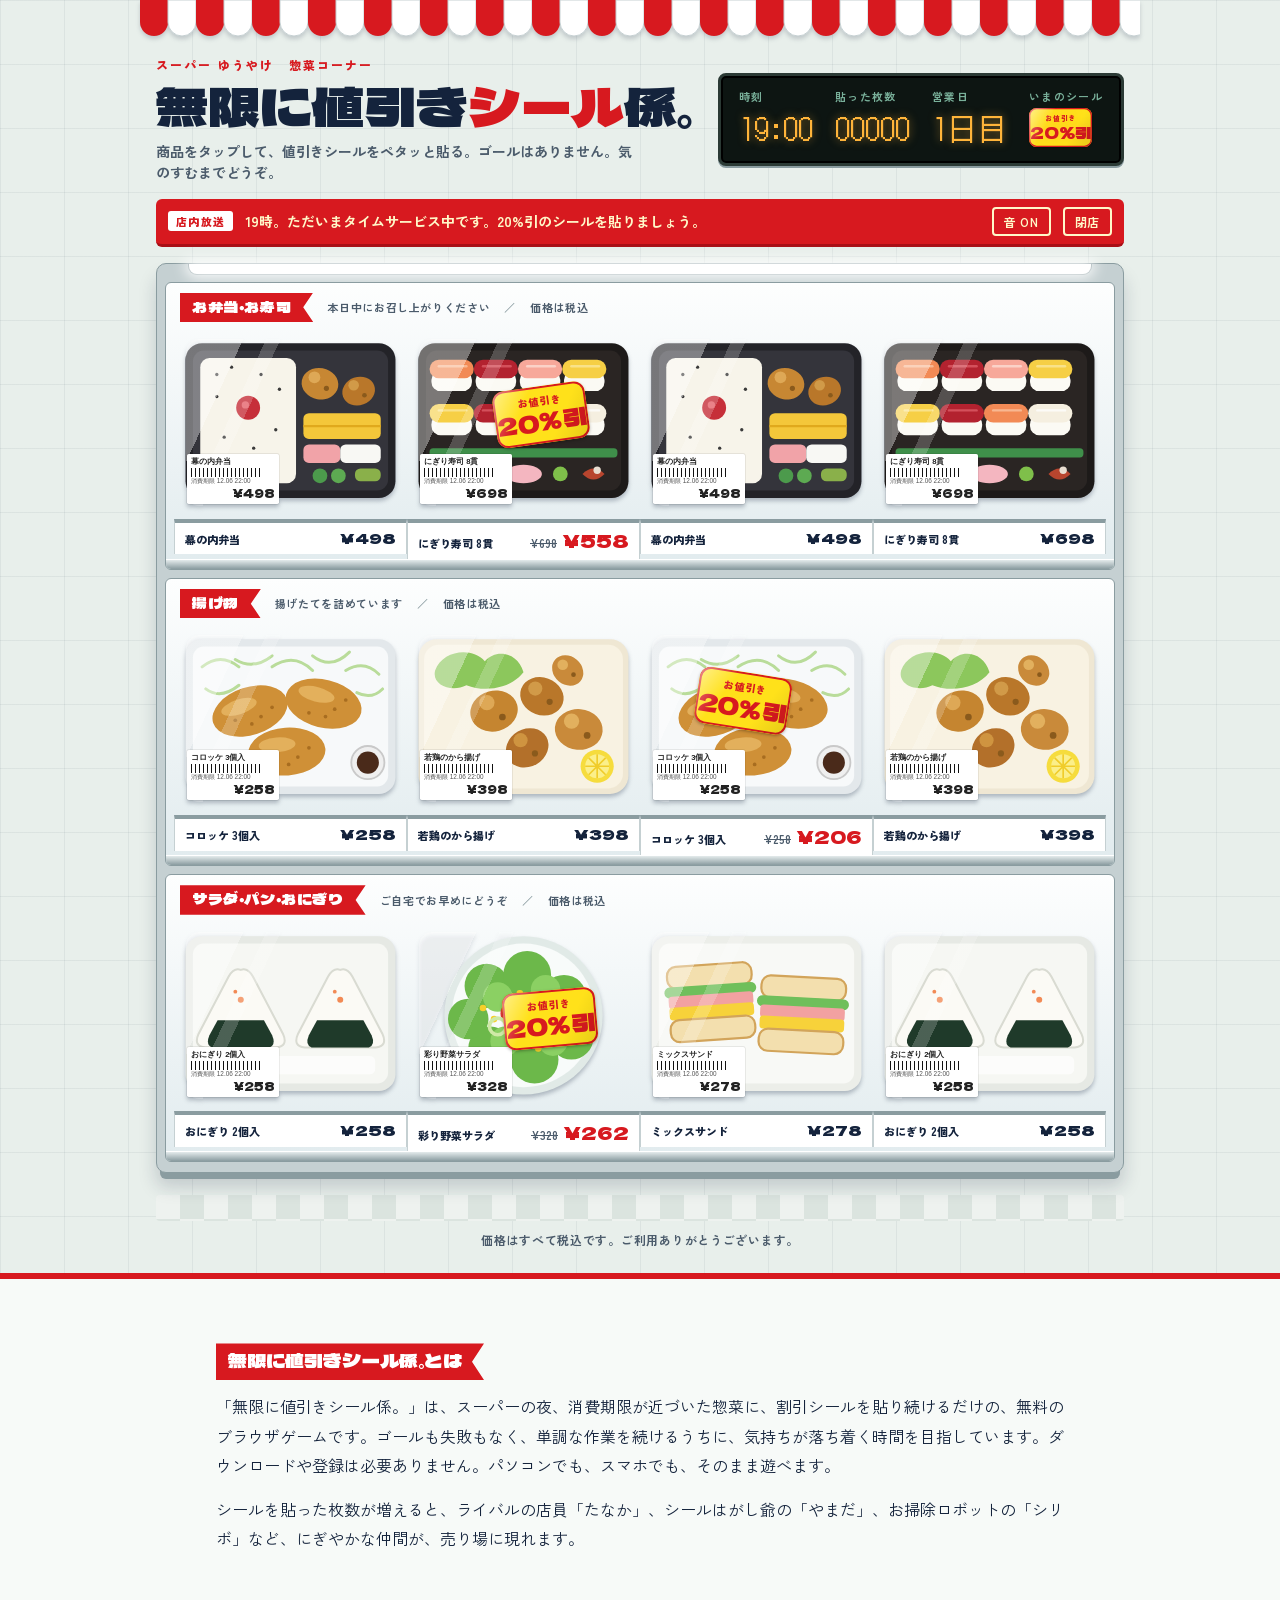
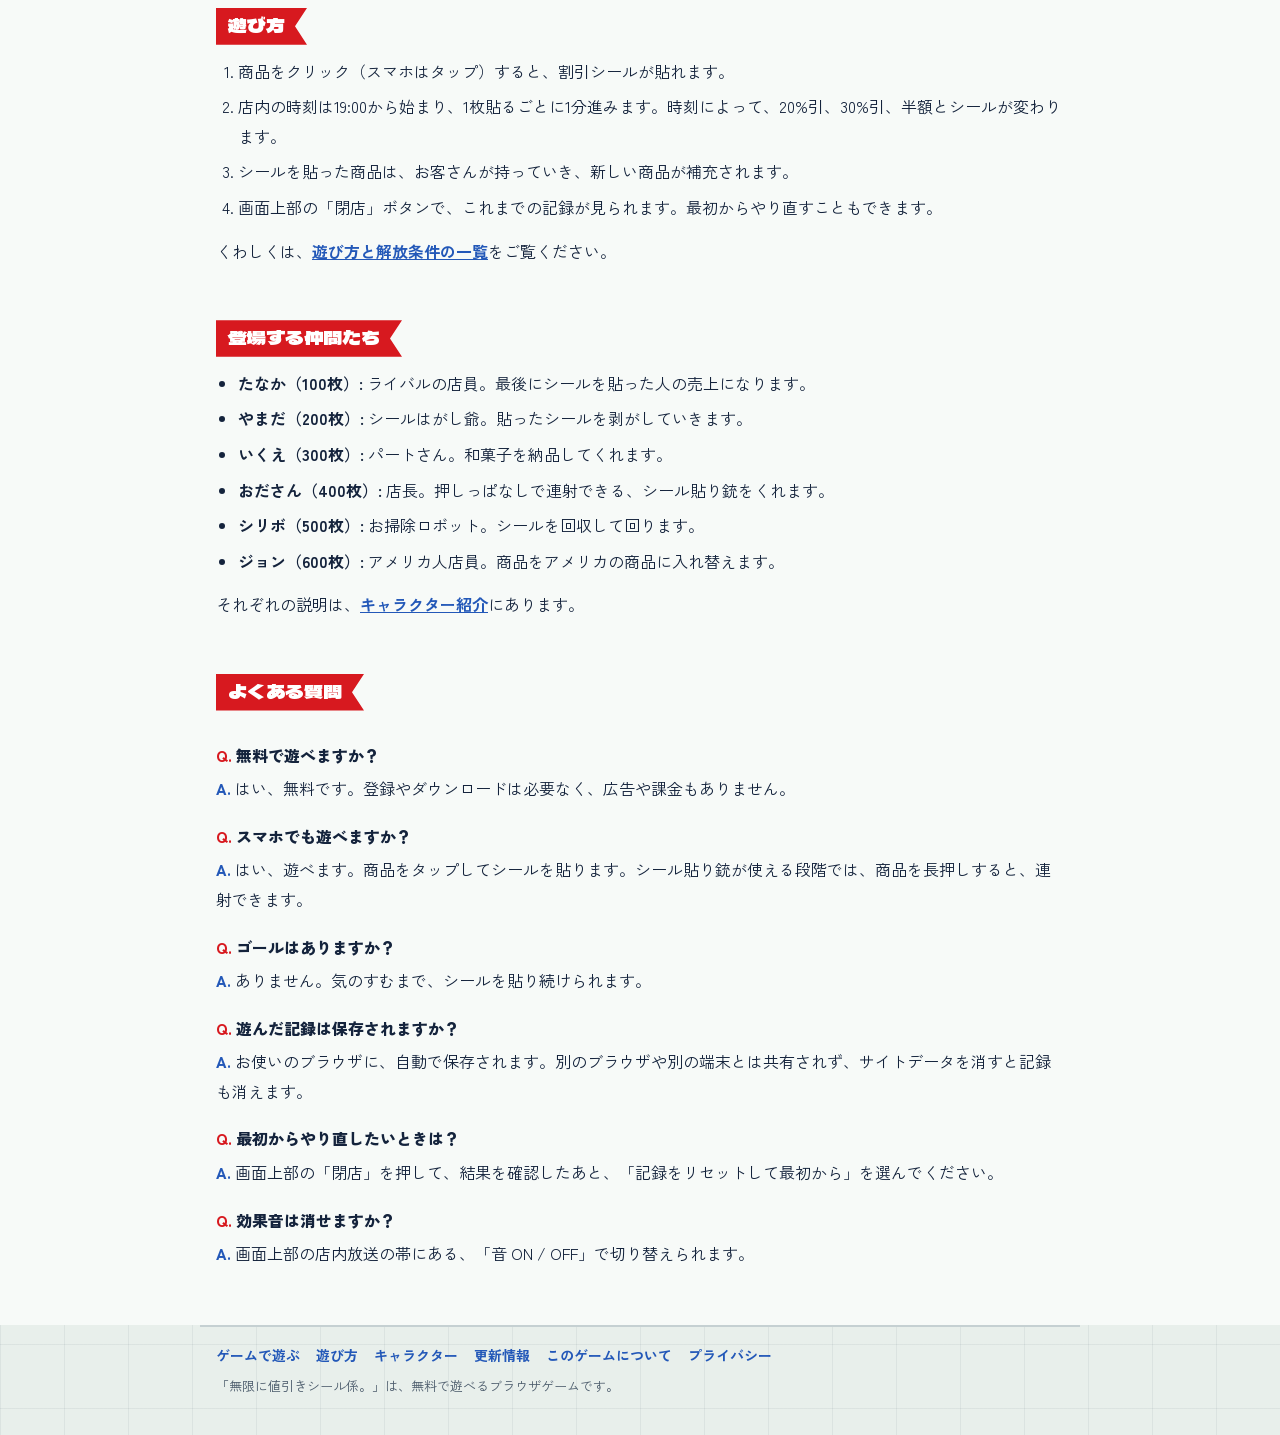
==== commit feb40be9: "SEO: unify name, add text sections, add pages, OGP image, headers" ====
--- a/index.html
+++ b/index.html
@@ -3,24 +3,48 @@
 <head>
 <meta charset="utf-8">
 <meta name="viewport" content="width=device-width, initial-scale=1, viewport-fit=cover">
-<title>値引きシール係｜割引シールを貼り続ける無料ブラウザゲーム</title>
-<meta name="description" content="スーパーの夜、消費期限が近づいた惣菜に割引シールを貼り続けるだけの、無料のブラウザミニゲーム。ゴールはなし。単調な作業で気持ちが落ち着く「値引きシール係」の世界へ。">
+<title>無限に値引きシール係｜割引シールを貼り続ける無料ブラウザゲーム</title>
+<meta name="description" content="スーパーの夜、消費期限が近づいた惣菜に割引シールを貼り続けるだけの、無料のブラウザミニゲーム。ゴールはなし。単調な作業で気持ちが落ち着く「無限に値引きシール係。」の世界へ。">
 <meta name="theme-color" content="#d7191f">
-<link rel="icon" href="favicon.svg" type="image/svg+xml"><link rel="canonical" href="https://mimitabu1229.github.io/nebiki-sticker/">
-<meta property="og:url" content="https://mimitabu1229.github.io/nebiki-sticker/">
+<link rel="icon" href="favicon.svg" type="image/svg+xml">
+<link rel="canonical" href="https://nebikigames.com/">
+<meta property="og:url" content="https://nebikigames.com/">
+<script>
+// 旧URL（GitHub Pages）から来た人を、新しいドメインへ移す
+if (location.hostname === "mimitabu1229.github.io") {
+  location.replace("https://nebikigames.com/" + location.search + location.hash);
+}
+</script>
 <meta property="og:type" content="website">
-<meta property="og:site_name" content="値引きシール係">
-<meta property="og:title" content="値引きシール係｜割引シールを貼り続ける無料ブラウザゲーム">
+<meta property="og:site_name" content="無限に値引きシール係。">
+<meta property="og:title" content="無限に値引きシール係｜割引シールを貼り続ける無料ブラウザゲーム">
 <meta property="og:description" content="スーパーの夜、惣菜に割引シールを貼り続けるだけの無料ミニゲーム。ゴールはなし。ライバルや、シールはがし爺も現れます。">
 <meta property="og:locale" content="ja_JP">
-<meta name="twitter:card" content="summary">
-<meta name="twitter:title" content="値引きシール係｜割引シールを貼り続ける無料ブラウザゲーム">
+<meta property="og:image" content="https://nebikigames.com/ogp.png">
+<meta property="og:image:width" content="1200">
+<meta property="og:image:height" content="630">
+<meta name="twitter:card" content="summary_large_image">
+<meta name="twitter:title" content="無限に値引きシール係｜割引シールを貼り続ける無料ブラウザゲーム">
 <meta name="twitter:description" content="スーパーの夜、惣菜に割引シールを貼り続けるだけの無料ミニゲーム。ゴールはなし。">
+<meta name="twitter:image" content="https://nebikigames.com/ogp.png">
+<script type="application/ld+json">
+{
+  "@context": "https://schema.org",
+  "@type": "WebSite",
+  "name": "無限に値引きシール係。",
+  "alternateName": ["値引きシール係", "値引き係ゲーム", "nebikigames"],
+  "url": "https://nebikigames.com/",
+  "inLanguage": "ja"
+}
+</script>
 <script type="application/ld+json">
 {
   "@context": "https://schema.org",
   "@type": "VideoGame",
-  "name": "値引きシール係",
+  "name": "無限に値引きシール係。",
+  "alternateName": "値引きシール係",
+  "url": "https://nebikigames.com/",
+  "image": "https://nebikigames.com/ogp.png",
   "description": "スーパーの夜、消費期限が近づいた惣菜に割引シールを貼り続けるだけの、無料のブラウザミニゲーム。ゴールはなし。",
   "inLanguage": "ja",
   "genre": "カジュアルゲーム",
@@ -37,6 +61,7 @@
 [hidden] { display: none !important; }
 img { max-width: 100%; }
 </style>
+<link rel="stylesheet" href="/pages.css">
 <link rel="preconnect" href="https://fonts.googleapis.com">
 <link rel="preconnect" href="https://fonts.gstatic.com" crossorigin>
 <link rel="stylesheet" href="https://fonts.googleapis.com/css2?family=Dela+Gothic+One&family=DotGothic16&family=Zen+Kaku+Gothic+New:wght@500;700;900&display=swap">
@@ -124,7 +149,7 @@
   margin: 0;
   font-family: var(--font-display);
   font-weight: 400;
-  font-size: clamp(34px, 7vw, 54px);
+  font-size: clamp(30px, 6.4vw, 52px);
   line-height: 1.05;
   color: var(--ink);
   text-wrap: balance;
@@ -975,7 +1000,7 @@
   <header class="masthead">
     <div class="brand">
       <p class="eyebrow" id="eyebrow">スーパー ゆうやけ　惣菜コーナー</p>
-      <h1>値引き<span>シール</span>係</h1>
+      <h1>無限に値引き<span>シール</span>係。</h1>
       <p class="howto">商品をタップして、値引きシールをペタッと貼る。ゴールはありません。気のすむまでどうぞ。</p>
     </div>
     <dl class="led" aria-label="店内の状況">
@@ -1128,6 +1153,62 @@
   <p class="foot">価格はすべて税込です。ご利用ありがとうございます。</p>
 </main>
 
+<section class="seo-wrap" aria-label="ゲームの紹介">
+<div class="seo-inner">
+  <h2>無限に値引きシール係。とは</h2>
+  <p>「無限に値引きシール係。」は、スーパーの夜、消費期限が近づいた惣菜に、割引シールを貼り続けるだけの、無料のブラウザゲームです。ゴールも失敗もなく、単調な作業を続けるうちに、気持ちが落ち着く時間を目指しています。ダウンロードや登録は必要ありません。パソコンでも、スマホでも、そのまま遊べます。</p>
+  <p>シールを貼った枚数が増えると、ライバルの店員「たなか」、シールはがし爺の「やまだ」、お掃除ロボットの「シリボ」など、にぎやかな仲間が、売り場に現れます。</p>
+
+  <h2>遊び方</h2>
+  <ol>
+    <li>商品をクリック（スマホはタップ）すると、割引シールが貼れます。</li>
+    <li>店内の時刻は19:00から始まり、1枚貼るごとに1分進みます。時刻によって、20%引、30%引、半額とシールが変わります。</li>
+    <li>シールを貼った商品は、お客さんが持っていき、新しい商品が補充されます。</li>
+    <li>画面上部の「閉店」ボタンで、これまでの記録が見られます。最初からやり直すこともできます。</li>
+  </ol>
+  <p>くわしくは、<a href="/how-to">遊び方と解放条件の一覧</a>をご覧ください。</p>
+
+  <h2>登場する仲間たち</h2>
+  <ul>
+    <li><strong>たなか（100枚）:</strong> ライバルの店員。最後にシールを貼った人の売上になります。</li>
+    <li><strong>やまだ（200枚）:</strong> シールはがし爺。貼ったシールを剥がしていきます。</li>
+    <li><strong>いくえ（300枚）:</strong> パートさん。和菓子を納品してくれます。</li>
+    <li><strong>おださん（400枚）:</strong> 店長。押しっぱなしで連射できる、シール貼り銃をくれます。</li>
+    <li><strong>シリボ（500枚）:</strong> お掃除ロボット。シールを回収して回ります。</li>
+    <li><strong>ジョン（600枚）:</strong> アメリカ人店員。商品をアメリカの商品に入れ替えます。</li>
+  </ul>
+  <p>それぞれの説明は、<a href="/characters">キャラクター紹介</a>にあります。</p>
+
+  <h2>よくある質問</h2>
+  <dl class="faq">
+    <dt>無料で遊べますか？</dt>
+    <dd>はい、無料です。登録やダウンロードは必要なく、広告や課金もありません。</dd>
+    <dt>スマホでも遊べますか？</dt>
+    <dd>はい、遊べます。商品をタップしてシールを貼ります。シール貼り銃が使える段階では、商品を長押しすると、連射できます。</dd>
+    <dt>ゴールはありますか？</dt>
+    <dd>ありません。気のすむまで、シールを貼り続けられます。</dd>
+    <dt>遊んだ記録は保存されますか？</dt>
+    <dd>お使いのブラウザに、自動で保存されます。別のブラウザや別の端末とは共有されず、サイトデータを消すと記録も消えます。</dd>
+    <dt>最初からやり直したいときは？</dt>
+    <dd>画面上部の「閉店」を押して、結果を確認したあと、「記録をリセットして最初から」を選んでください。</dd>
+    <dt>効果音は消せますか？</dt>
+    <dd>画面上部の店内放送の帯にある、「音 ON / OFF」で切り替えられます。</dd>
+  </dl>
+</div>
+</section>
+
+<footer class="site-foot">
+  <nav class="site-nav" aria-label="サイト内のリンク">
+    <a href="/">ゲームで遊ぶ</a>
+    <a href="/how-to">遊び方</a>
+    <a href="/characters">キャラクター</a>
+    <a href="/changelog">更新情報</a>
+    <a href="/about">このゲームについて</a>
+    <a href="/privacy">プライバシー</a>
+  </nav>
+  <p>「無限に値引きシール係。」は、無料で遊べるブラウザゲームです。</p>
+</footer>
+
 <dialog id="result" aria-labelledby="resTitle">
   <div class="receipt">
     <p class="r-store">スーパー ゆうやけ</p>
--- a/pages.css
+++ b/pages.css
@@ -0,0 +1,209 @@
+/* 追加ページ（遊び方・キャラクター・更新情報・このゲームについて・プライバシー）と、トップの文章セクションの共通スタイル */
+
+.sub-page,
+.seo-wrap,
+.site-head,
+.site-foot {
+  --p-red: #d7191f;
+  --p-red-d: #a80f16;
+  --p-yellow: #ffe11a;
+  --p-ink: #14233c;
+  --p-ink-2: #4b5b6b;
+  --p-line: #c5d0d2;
+  --p-blue: #2358b8;
+  --p-paper: #ffffff;
+  --p-display: "Dela Gothic One", "Hiragino Sans", "Yu Gothic", sans-serif;
+  --p-body: "Zen Kaku Gothic New", "Hiragino Sans", "Yu Gothic", "Meiryo", sans-serif;
+}
+
+/* ---------- 追加ページの土台 ---------- */
+body.sub-page {
+  margin: 0;
+  background-color: #e8efeb;
+  background-image:
+    linear-gradient(rgba(20, 35, 60, .06) 1px, transparent 1px),
+    linear-gradient(90deg, rgba(20, 35, 60, .06) 1px, transparent 1px);
+  background-size: 64px 64px;
+  color: var(--p-ink);
+  font-family: var(--p-body);
+  font-size: 16px;
+  line-height: 1.85;
+  -webkit-font-smoothing: antialiased;
+}
+
+.sub-page .awning {
+  height: 36px;
+  background: url("data:image/svg+xml;utf8,<svg xmlns='http://www.w3.org/2000/svg' width='56' height='36'><path d='M0 0H28V22a14 14 0 0 1-28 0z' fill='%23d7191f'/><path d='M28 0H56V22a14 14 0 0 1-28 0z' fill='%23ffffff' stroke='%23c5d0d2' stroke-width='1'/></svg>") repeat-x 0 0 / 56px 36px;
+  filter: drop-shadow(0 3px 2px rgba(20, 35, 60, .18));
+}
+
+.site-head {
+  max-width: 880px;
+  margin: 0 auto;
+  padding: 18px 16px 0;
+  display: flex;
+  flex-wrap: wrap;
+  align-items: baseline;
+  justify-content: space-between;
+  gap: 8px 24px;
+  font-family: var(--p-body);
+}
+
+.site-head .brand {
+  font-family: var(--p-display);
+  font-size: 22px;
+  line-height: 1.3;
+  color: var(--p-ink);
+  text-decoration: none;
+}
+.site-head .brand span { color: var(--p-red); }
+
+.site-nav {
+  display: flex;
+  flex-wrap: wrap;
+  gap: 4px 16px;
+  font-size: 14px;
+  font-weight: 700;
+}
+.site-nav a { color: var(--p-blue); text-decoration: none; padding: 2px 0; }
+.site-nav a:hover { text-decoration: underline; }
+.site-nav a[aria-current="page"] { color: var(--p-ink); border-bottom: 3px solid var(--p-red); }
+
+/* ---------- 本文 ---------- */
+.doc,
+.seo-wrap {
+  max-width: 880px;
+  margin: 0 auto;
+  padding: 24px 16px 40px;
+  color: var(--p-ink);
+  font-family: var(--p-body);
+  font-size: 16px;
+  line-height: 1.85;
+}
+
+.doc h1 {
+  margin: 8px 0 12px;
+  font-family: var(--p-display);
+  font-weight: 400;
+  font-size: clamp(26px, 5.4vw, 40px);
+  line-height: 1.3;
+  text-wrap: balance;
+}
+
+.doc h2,
+.seo-wrap h2 {
+  margin: 40px 0 12px;
+  padding: 4px 22px 6px 12px;
+  display: inline-block;
+  background: var(--p-red);
+  color: #fff;
+  font-family: var(--p-display);
+  font-weight: 400;
+  font-size: 19px;
+  line-height: 1.4;
+  clip-path: polygon(0 0, 100% 0, calc(100% - 12px) 50%, 100% 100%, 0 100%);
+}
+
+.doc h3,
+.seo-wrap h3 {
+  margin: 24px 0 6px;
+  font-size: 17px;
+  font-weight: 900;
+}
+
+.doc p,
+.seo-wrap p { margin: 0 0 14px; }
+
+.doc .lead { font-size: 17px; font-weight: 700; color: var(--p-ink-2); }
+
+.doc ul,
+.doc ol,
+.seo-wrap ul,
+.seo-wrap ol { margin: 0 0 14px; padding-left: 1.4em; }
+.doc li,
+.seo-wrap li { margin-bottom: 6px; }
+
+.doc a,
+.seo-wrap a { color: var(--p-blue); font-weight: 700; }
+
+.crumbs { font-size: 13px; color: var(--p-ink-2); }
+.crumbs a { font-weight: 700; }
+
+.note-box {
+  margin: 16px 0;
+  padding: 12px 16px;
+  background: var(--p-yellow);
+  border: 3px solid var(--p-red);
+  border-radius: 8px;
+  font-weight: 700;
+}
+
+.card {
+  margin: 0 0 16px;
+  padding: 14px 16px 6px;
+  background: var(--p-paper);
+  border: 2px solid var(--p-line);
+  border-radius: 8px;
+}
+.card h3 { margin-top: 0; }
+.card .badge {
+  display: inline-block;
+  margin-left: 8px;
+  padding: 0 10px;
+  background: var(--p-ink);
+  color: #fff;
+  border-radius: 12px;
+  font-size: 13px;
+  font-weight: 900;
+  vertical-align: 2px;
+}
+
+.tbl-wrap { overflow-x: auto; margin: 0 0 16px; }
+.tbl { width: 100%; border-collapse: collapse; background: var(--p-paper); font-size: 15px; line-height: 1.6; }
+.tbl th,
+.tbl td { padding: 8px 12px; border: 1px solid var(--p-line); text-align: left; vertical-align: top; }
+.tbl th { background: #f2f6f4; white-space: nowrap; }
+.tbl td:first-child { white-space: nowrap; font-weight: 900; }
+
+.faq dt { margin-top: 18px; font-weight: 900; }
+.faq dt::before { content: "Q. "; color: var(--p-red); }
+.faq dd { margin: 4px 0 0; }
+.faq dd::before { content: "A. "; font-weight: 900; color: var(--p-blue); }
+
+.play-cta {
+  display: inline-block;
+  margin: 8px 0 0;
+  padding: 10px 22px 12px;
+  background: var(--p-red);
+  color: #fff !important;
+  border-radius: 8px;
+  border-bottom: 4px solid var(--p-red-d);
+  font-family: var(--p-display);
+  font-size: 18px;
+  font-weight: 400 !important;
+  text-decoration: none;
+}
+
+.log dt { margin-top: 20px; font-weight: 900; }
+.log dd { margin: 4px 0 0; }
+
+/* トップの文章セクションの区切り */
+.seo-wrap { border-top: 6px solid var(--p-red); background: #f7faf8; max-width: none; padding-inline: 0; }
+.seo-wrap > .seo-inner { max-width: 880px; margin: 0 auto; padding-inline: 16px; }
+
+/* ---------- フッター ---------- */
+.site-foot {
+  max-width: 880px;
+  margin: 0 auto;
+  padding: 16px 16px 40px;
+  border-top: 2px solid var(--p-line);
+  font-family: var(--p-body);
+  font-size: 13px;
+  color: var(--p-ink-2);
+}
+.site-foot .site-nav { margin-bottom: 8px; }
+.site-foot p { margin: 0; }
+
+.sub-page a:focus-visible,
+.seo-wrap a:focus-visible,
+.site-foot a:focus-visible { outline: 3px solid var(--p-ink); outline-offset: 2px; border-radius: 2px; }
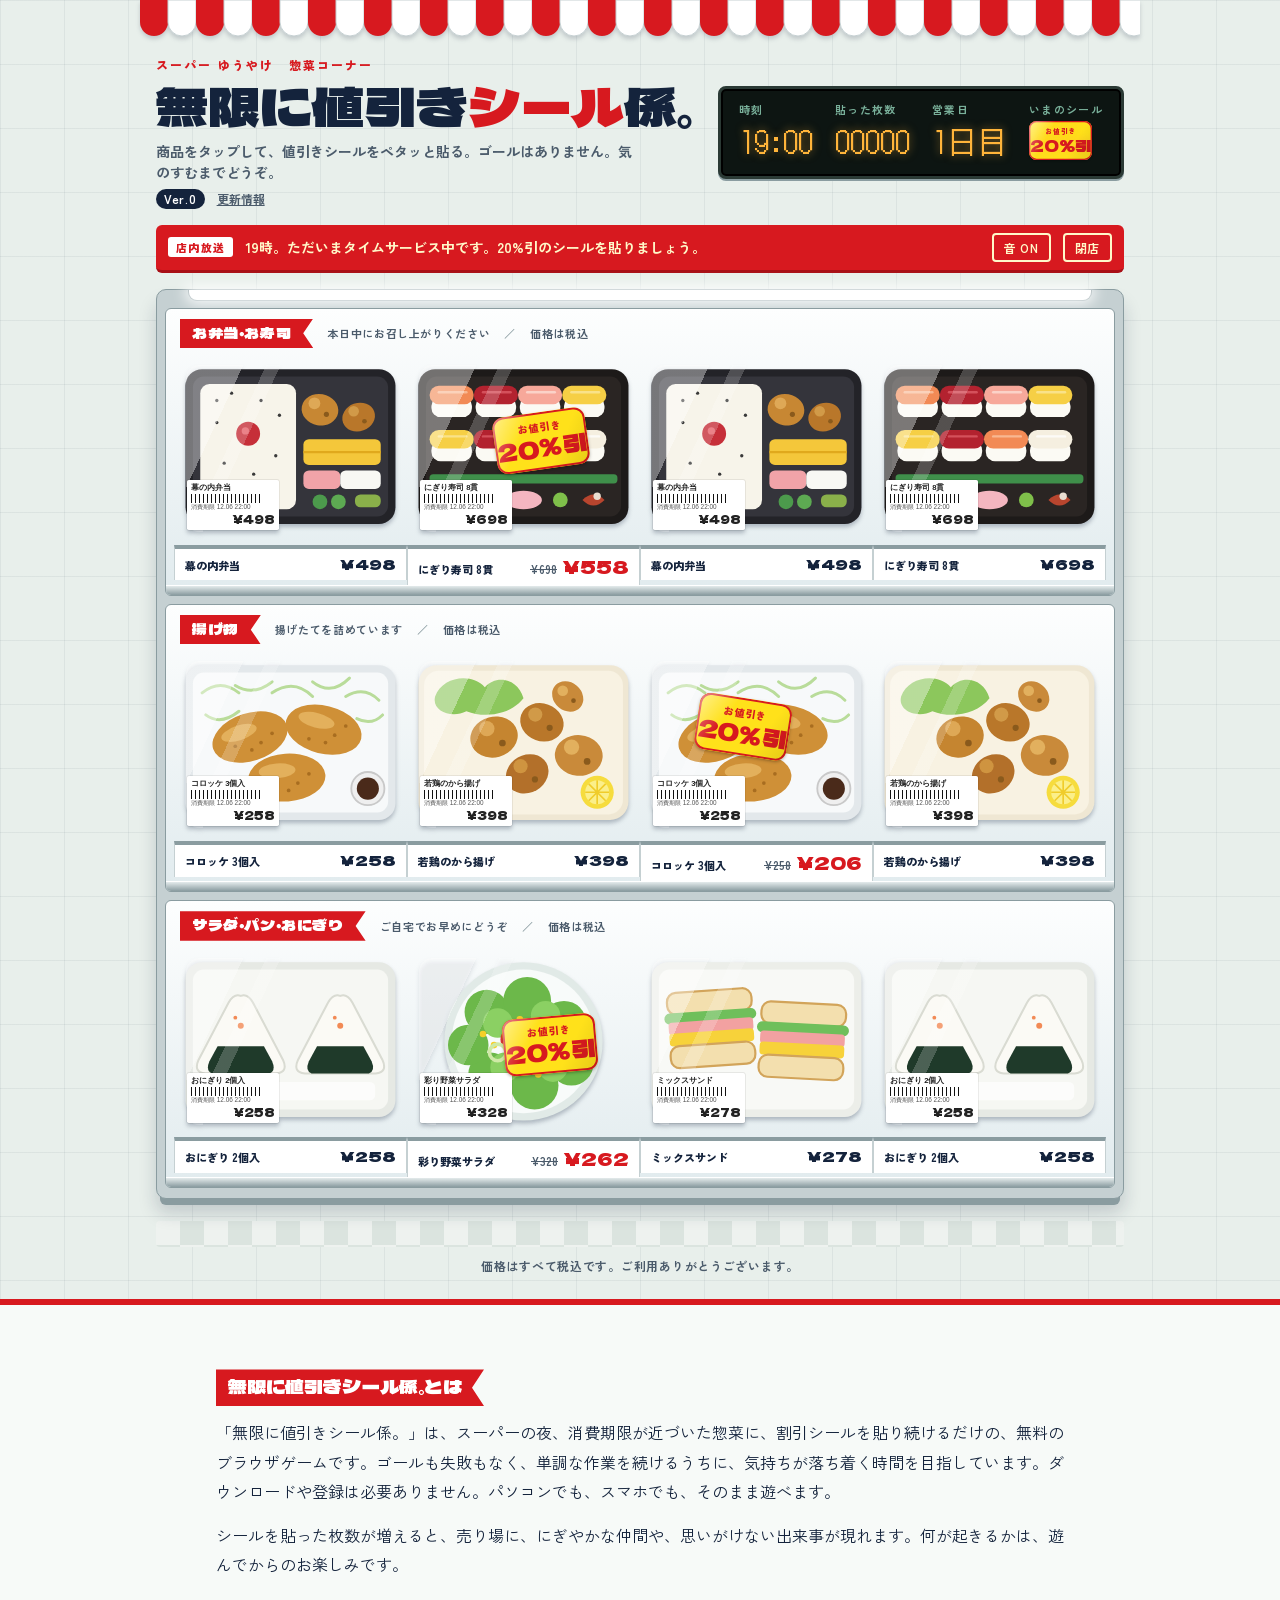
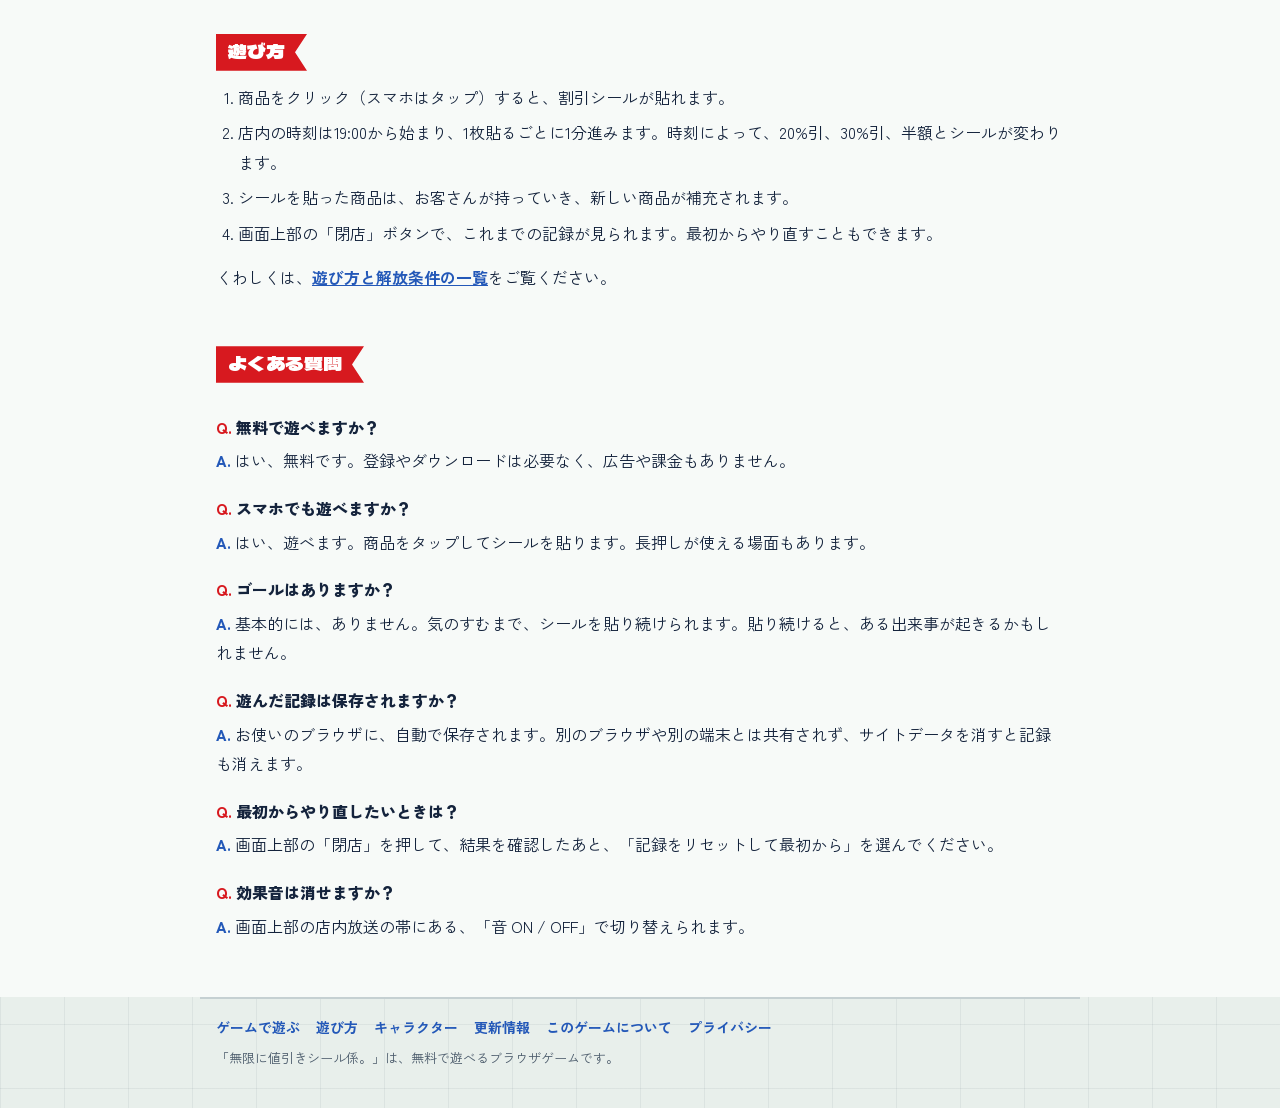
==== commit d7f034ad: "Ver.0: add two new events (Silibo eating, Mecha Yamada boss), Silibo every 10 stickers, version labe" ====
--- a/index.html
+++ b/index.html
@@ -157,6 +157,10 @@
 
 .brand h1 span { color: var(--red); }
 
+/* バージョン表示。更新のたびに、ここと receipt の数字を増やす（Ver.0 が完成版） */
+.brand .ver { margin: 6px 0 0; font-size: 12px; font-weight: 700; color: var(--ink-2, #555); }
+.brand .ver b { display: inline-block; padding: 1px 8px; border-radius: 999px; background: var(--ink); color: #fff; letter-spacing: .06em; }
+.brand .ver a { color: inherit; }
 .brand .howto {
   margin: 8px 0 0;
   font-weight: 700;
@@ -831,6 +835,162 @@
   to { transform: translate(-50%, -50%) rotate(calc(var(--rot) + 200deg)) scale(0); opacity: 0; }
 }
 
+/* ---------- イベント: やまだが、シリボを食べる ---------- */
+.robo.eaten { animation: eaten .45s ease-in forwards; }
+
+@keyframes eaten { to { scale: 0; rotate: 300deg; opacity: 0; } }
+
+/* ---------- ボス戦: メカやまだ ---------- */
+.versus.yamada.mecha {
+  border-color: #3a4a56;
+  box-shadow: 0 3px 0 #3a4a56, 0 0 14px 2px rgba(255, 42, 42, .55);
+}
+.versus.yamada.mecha .face svg { filter: grayscale(.85) contrast(1.15) drop-shadow(0 0 5px #ff2a2a); }
+.versus.yamada.defeated { box-shadow: 0 3px 0 #3a4a56; }
+.versus.yamada.defeated .face svg { filter: grayscale(1); }
+
+body.boss-quake .store { animation: quake .09s linear infinite; }
+
+@keyframes quake {
+  0% { transform: translate(6px, 3px); }
+  25% { transform: translate(-5px, -4px); }
+  50% { transform: translate(4px, -3px); }
+  75% { transform: translate(-6px, 4px); }
+  100% { transform: translate(0, 0); }
+}
+
+body.boss-ruin .case > .row { transition: transform .7s ease-out, filter .7s; filter: brightness(.7) saturate(.8); }
+body.boss-ruin .case > .row:nth-child(odd) { transform: rotate(-1.4deg) translateY(10px); }
+body.boss-ruin .case > .row:nth-child(even) { transform: rotate(1.8deg) translateY(-6px); }
+
+.boss {
+  position: fixed;
+  inset: 0;
+  z-index: 70;
+  touch-action: none;
+  user-select: none;
+  -webkit-user-select: none;
+  cursor: crosshair;
+  background: rgba(6, 10, 18, 0);
+  transition: background .6s;
+  font-family: var(--font-body);
+}
+.boss.dark { background: rgba(6, 10, 18, .74); }
+.boss canvas { position: absolute; inset: 0; display: block; }
+
+.boss-hud {
+  position: absolute;
+  inset: 0;
+  padding: max(10px, env(safe-area-inset-top, 0px)) 14px 0;
+  pointer-events: none;
+  color: #fff;
+}
+.bh-top { display: flex; align-items: center; gap: 10px; max-width: 760px; margin: 0 auto; }
+.bh-top b { font-family: var(--font-display); font-weight: 400; font-size: 18px; white-space: nowrap; text-shadow: 0 2px 0 #000; }
+.bh-bar { flex: 1; height: 18px; background: rgba(0, 0, 0, .6); border: 3px solid #fff; border-radius: 10px; overflow: hidden; }
+.bh-bar i { display: block; height: 100%; width: 100%; background: linear-gradient(#ff6a5c, #d7191f); transition: width .12s; }
+.bh-top span { min-width: 56px; text-align: right; font-family: var(--font-led); font-size: 20px; color: var(--led); text-shadow: 0 0 6px rgba(255, 180, 58, .6); }
+.bh-say { max-width: 760px; min-height: 26px; margin: 8px auto 0; font-family: var(--font-led); font-size: 16px; color: #ffb43a; text-shadow: 0 0 6px rgba(255, 120, 0, .6); }
+.bh-bottom {
+  position: absolute;
+  left: 14px;
+  bottom: max(12px, env(safe-area-inset-bottom, 0px));
+  display: flex;
+  gap: 14px;
+  align-items: baseline;
+  text-shadow: 0 2px 0 #000;
+}
+.bh-bottom #bhHearts { font-size: 26px; color: #ff4d5e; letter-spacing: .1em; }
+.bh-bottom #bhAmmo { font-family: var(--font-display); font-size: 20px; color: var(--yellow); }
+
+.boss-fire {
+  position: absolute;
+  right: 16px;
+  bottom: max(16px, env(safe-area-inset-bottom, 0px));
+  width: 104px;
+  height: 104px;
+  border-radius: 50%;
+  border: 5px solid var(--yellow);
+  background: var(--red);
+  color: var(--yellow);
+  font-family: var(--font-display);
+  font-size: 26px;
+  line-height: 1.1;
+  box-shadow: 0 6px 0 var(--red-d), 0 0 0 4px rgba(0, 0, 0, .3);
+  cursor: pointer;
+  touch-action: none;
+}
+.boss-fire small { display: block; margin-top: 2px; font-family: var(--font-body); font-size: 10px; font-weight: 700; }
+.boss-fire:active { transform: translateY(4px); box-shadow: 0 2px 0 var(--red-d); }
+
+.boss-warning {
+  position: absolute;
+  inset: 0;
+  display: flex;
+  flex-direction: column;
+  justify-content: center;
+  text-align: center;
+  background: rgba(160, 0, 0, .3);
+  animation: warn-bg .5s steps(1) infinite;
+  pointer-events: none;
+}
+.bw-stripe { height: 52px; background: repeating-linear-gradient(-45deg, #111 0 26px, #ffd400 26px 52px); }
+.bw-title {
+  margin: .1em 0 0;
+  font-family: var(--font-display);
+  font-size: clamp(48px, 12vw, 150px);
+  line-height: 1.1;
+  letter-spacing: .08em;
+  color: #ff2a2a;
+  text-shadow: 0 0 22px #f00, 0 6px 0 #400;
+  animation: warn-blink .5s steps(1) infinite;
+}
+.bw-sub { margin: 0 0 .3em; font-family: var(--font-display); font-size: clamp(22px, 5vw, 44px); color: #fff; text-shadow: 0 3px 0 #400; }
+
+@keyframes warn-bg { 50% { background: rgba(160, 0, 0, .55); } }
+@keyframes warn-blink { 50% { opacity: .25; } }
+
+.boss-banner {
+  position: absolute;
+  left: 0;
+  right: 0;
+  top: 30%;
+  padding: 0 16px;
+  text-align: center;
+  color: #fff;
+  text-shadow: 0 4px 0 #000, 0 0 18px rgba(255, 255, 255, .4);
+  pointer-events: none;
+  animation: banner-in .35s ease-out;
+}
+.boss-banner h2 { margin: 0; font-family: var(--font-display); font-weight: 400; font-size: clamp(28px, 7vw, 64px); line-height: 1.25; }
+.boss-banner p { margin: .4em 0 0; font-size: clamp(15px, 3.4vw, 24px); font-weight: 900; color: var(--yellow); }
+
+@keyframes banner-in { from { opacity: 0; transform: scale(1.3); } }
+
+.boss-flash { position: absolute; inset: 0; background: #fff; opacity: 0; pointer-events: none; }
+.boss-flash.go { animation: boss-flash .7s ease-out; }
+
+@keyframes boss-flash { 0% { opacity: .95; } 100% { opacity: 0; } }
+
+.boss-msg {
+  position: absolute;
+  left: 50%;
+  top: 50%;
+  width: min(92vw, 440px);
+  padding: 22px 22px 20px;
+  transform: translate(-50%, -50%);
+  text-align: center;
+  background: #fffef6;
+  color: var(--ink);
+  border: 4px solid var(--red);
+  border-radius: 12px;
+  box-shadow: 0 12px 34px rgba(0, 0, 0, .5);
+}
+.boss-msg h2 { margin: 0 0 8px; font-family: var(--font-display); font-weight: 400; font-size: 28px; color: var(--red); }
+.boss-msg p { margin: 0 0 14px; font-weight: 700; white-space: pre-line; }
+.boss-msg button { padding: 10px 20px; font: 900 16px var(--font-body); color: #fff; background: var(--red); border: 2px solid var(--red); border-radius: 8px; cursor: pointer; }
+.boss-msg button:focus-visible { outline: 3px solid var(--ink); outline-offset: 2px; }
+
 /* ---------- 閉店リザルト（レシート） ---------- */
 #result {
   width: 100%;
@@ -985,6 +1145,7 @@
   .stk .sticker.peeling { animation: none; opacity: 0; }
   .versus.awake { animation: none; box-shadow: 0 3px 0 var(--aura), 0 0 12px 2px var(--aura); }
   .stk .sticker.peeling.swept { animation: none; opacity: 0; }
+  .boss-warning, .bw-title, body.boss-quake .store { animation: none; }
   .robo, .robo .brush, .robo.busy svg { animation: none; }
   .hand.fire .gun { animation: none; }
   .pack, .hand .sticker, .rhand.go, .yhand.go, .vs-bar i { transition: none; }
@@ -1002,6 +1163,7 @@
       <p class="eyebrow" id="eyebrow">スーパー ゆうやけ　惣菜コーナー</p>
       <h1>無限に値引き<span>シール</span>係。</h1>
       <p class="howto">商品をタップして、値引きシールをペタッと貼る。ゴールはありません。気のすむまでどうぞ。</p>
+      <p class="ver"><b>Ver.0</b>　<a href="/changelog">更新情報</a></p>
     </div>
     <dl class="led" aria-label="店内の状況">
       <div><dt>時刻</dt><dd id="clock">19:00</dd></div>
@@ -1157,7 +1319,7 @@
 <div class="seo-inner">
   <h2>無限に値引きシール係。とは</h2>
   <p>「無限に値引きシール係。」は、スーパーの夜、消費期限が近づいた惣菜に、割引シールを貼り続けるだけの、無料のブラウザゲームです。ゴールも失敗もなく、単調な作業を続けるうちに、気持ちが落ち着く時間を目指しています。ダウンロードや登録は必要ありません。パソコンでも、スマホでも、そのまま遊べます。</p>
-  <p>シールを貼った枚数が増えると、ライバルの店員「たなか」、シールはがし爺の「やまだ」、お掃除ロボットの「シリボ」など、にぎやかな仲間が、売り場に現れます。</p>
+  <p>シールを貼った枚数が増えると、売り場に、にぎやかな仲間や、思いがけない出来事が現れます。何が起きるかは、遊んでからのお楽しみです。</p>
 
   <h2>遊び方</h2>
   <ol>
@@ -1168,25 +1330,14 @@
   </ol>
   <p>くわしくは、<a href="/how-to">遊び方と解放条件の一覧</a>をご覧ください。</p>
 
-  <h2>登場する仲間たち</h2>
-  <ul>
-    <li><strong>たなか（100枚）:</strong> ライバルの店員。最後にシールを貼った人の売上になります。</li>
-    <li><strong>やまだ（200枚）:</strong> シールはがし爺。貼ったシールを剥がしていきます。</li>
-    <li><strong>いくえ（300枚）:</strong> パートさん。和菓子を納品してくれます。</li>
-    <li><strong>おださん（400枚）:</strong> 店長。押しっぱなしで連射できる、シール貼り銃をくれます。</li>
-    <li><strong>シリボ（500枚）:</strong> お掃除ロボット。シールを回収して回ります。</li>
-    <li><strong>ジョン（600枚）:</strong> アメリカ人店員。商品をアメリカの商品に入れ替えます。</li>
-  </ul>
-  <p>それぞれの説明は、<a href="/characters">キャラクター紹介</a>にあります。</p>
-
   <h2>よくある質問</h2>
   <dl class="faq">
     <dt>無料で遊べますか？</dt>
     <dd>はい、無料です。登録やダウンロードは必要なく、広告や課金もありません。</dd>
     <dt>スマホでも遊べますか？</dt>
-    <dd>はい、遊べます。商品をタップしてシールを貼ります。シール貼り銃が使える段階では、商品を長押しすると、連射できます。</dd>
+    <dd>はい、遊べます。商品をタップしてシールを貼ります。長押しが使える場面もあります。</dd>
     <dt>ゴールはありますか？</dt>
-    <dd>ありません。気のすむまで、シールを貼り続けられます。</dd>
+    <dd>基本的には、ありません。気のすむまで、シールを貼り続けられます。貼り続けると、ある出来事が起きるかもしれません。</dd>
     <dt>遊んだ記録は保存されますか？</dt>
     <dd>お使いのブラウザに、自動で保存されます。別のブラウザや別の端末とは共有されず、サイトデータを消すと記録も消えます。</dd>
     <dt>最初からやり直したいときは？</dt>
@@ -1219,13 +1370,31 @@
     <hr>
     <p class="r-met" id="resMet"></p>
     <p class="r-rank">今夜の称号<b id="resRank"></b></p>
-    <p class="r-thanks">ご利用ありがとうございました</p>
+    <p class="r-thanks">ご利用ありがとうございました　Ver.0</p>
     <div class="r-actions">
       <button id="resReset" class="primary" type="button">記録をリセットして最初から</button>
       <button id="resClose" class="ghost" type="button">営業を続ける</button>
     </div>
   </div>
 </dialog>
+
+<div class="boss" id="boss" hidden>
+  <canvas id="bossCv"></canvas>
+  <div class="boss-hud" id="bossHud" hidden>
+    <div class="bh-top"><b>メカやまだ</b><div class="bh-bar"><i id="bhHp"></i></div><span id="bhTime">00:00</span></div>
+    <div class="bh-say" id="bhSay"></div>
+    <div class="bh-bottom"><span id="bhHearts"></span><span id="bhAmmo"></span></div>
+  </div>
+  <div class="boss-banner" id="bossBanner" hidden><h2 id="bbT"></h2><p id="bbS"></p></div>
+  <button class="boss-fire" id="bossFire" type="button" hidden>撃つ<small>Space / クリック</small></button>
+  <div class="boss-warning" id="bossWarn" hidden>
+    <div class="bw-stripe"></div>
+    <div><p class="bw-title">WARNING</p><p class="bw-sub">メカやまだ 出現</p></div>
+    <div class="bw-stripe"></div>
+  </div>
+  <div class="boss-flash" id="bossFlash"></div>
+  <div class="boss-msg" id="bossMsg" hidden><h2 id="bmT"></h2><p id="bmP"></p><button id="bmBtn" type="button"></button></div>
+</div>
 
 <div class="hand" id="hand" aria-hidden="true"></div>
 <div class="rhand" id="rhand" aria-hidden="true"></div>
@@ -1548,10 +1717,16 @@
 
   var RIVAL_AT = 100;
   var YAMADA_AT = 200;
-  var state = { count: 0, day: 1, min: 0, muted: false, w: 0, l: 0, yw: 0, yl: 0, shots: 0, sold: 0 };
+  // eat: やまだがシリボを食べるイベント（0 なし / 1 食べている / 2 食べ終えた）、eaten: 食べた台数
+  // boss: メカやまだ戦（0 なし / 1 戦っている / 2 倒した）、bossTime: 倒すまでの秒数
+  var state = { count: 0, day: 1, min: 0, muted: false, w: 0, l: 0, yw: 0, yl: 0, shots: 0, sold: 0, eat: 0, eaten: 0, boss: 0, bossTime: 0 };
   try {
     var saved = JSON.parse(localStorage.getItem(KEY) || "null");
     if (saved && typeof saved === "object") {
+      state.eat = Math.min(2, Math.max(0, saved.eat | 0));
+      state.eaten = Math.min(15, Math.max(0, saved.eaten | 0));
+      state.boss = Math.min(2, Math.max(0, saved.boss | 0));
+      state.bossTime = Math.max(0, saved.bossTime | 0);
       state.shots = saved.shots | 0;
       state.sold = saved.sold | 0;
       state.w = saved.w | 0;
@@ -1966,6 +2141,7 @@
     if (state.count === AWAKE_AT && !oda.on) { awaken(true); startOda(true); }
     if (state.count >= ROBO_AT) syncRobos(true);
     if (state.count === JOHN_AT && !john.on) startJohn(true);
+    checkBoss();
     save();
   }
 
@@ -2096,7 +2272,7 @@
   };
 
   function yBubble(msg) {
-    $("yaBubble").innerHTML = "<b>やまだ</b>「" + msg + "」";
+    $("yaBubble").innerHTML = "<b>" + (state.boss >= 1 ? "メカやまだ" : "やまだ") + "</b>「" + msg + "」";
     yam.lastSay = Date.now();
   }
 
@@ -2261,13 +2437,15 @@
     robo.raf = requestAnimationFrame(roboTick);
   }
 
-  // 500枚で4台。そのあと30枚ごとに1台ずつ増えて、最大15台。
+  // 500枚で4台。そのあと10枚ごとに1台ずつ増えて、最大15台（610枚）。
   var ROBO_START = 4;
-  var ROBO_STEP = 30;
+  var ROBO_STEP = 10;
   var ROBO_MAX = 15;
   var ROBO_COLORS = [["#1fbf8a", "#f4f6f7"], ["#ee5f9c", "#fbf1f5"], ["#e08a0a", "#fdf6e6"], ["#3d8bf2", "#eef4fd"], ["#9b6bdc", "#f5f0fc"], ["#e5533f", "#fdf0ee"]];
 
   function roboTarget(count) {
+    if (state.eat === 2) return 0;                       // 全員食べられたあとは、もう現れない
+    if (state.eat === 1) return ROBO_MAX - state.eaten;  // 食べられている間は、残りの台数のまま
     if (count < ROBO_AT) return 0;
     return Math.min(ROBO_MAX, ROBO_START + Math.floor((count - ROBO_AT) / ROBO_STEP));
   }
@@ -2293,8 +2471,13 @@
     });
   }
 
-  // 貼った枚数に合わせて、ロボットの台数をそろえる
+  // 貼った枚数に合わせて、ロボットの台数をそろえる。15台そろったら、やまだが食べ始める。
   function syncRobos(entry) {
+    syncRobosCore(entry);
+    if (!state.eat && robo.on && robo.list.length >= ROBO_MAX) startEating(entry);
+  }
+
+  function syncRobosCore(entry) {
     var target = roboTarget(state.count);
     if (!target || robo.list.length >= target) return;
     var first = !robo.on;
@@ -2330,7 +2513,9 @@
   }
 
   function yamadaMove() {
-    if (document.hidden || paused) { yam.timer = setTimeout(yamadaMove, 1000); return; }
+    if (state.boss === 2) return;                                  // メカやまだを倒したら、もう剥がさない
+    if (document.hidden || paused || state.boss === 1) { yam.timer = setTimeout(yamadaMove, 1000); return; }
+    if (state.eat === 1) { yam.timer = setTimeout(yamadaMove, 800); return; }  // シリボを食べている間は、剥がさない
     var pool = slots.filter(function (s) {
       return s.el.offsetParent !== null && !s.pack.classList.contains("taken") && liveStickers(s).length > 0;
     });
@@ -2465,6 +2650,682 @@
     sizeHand();
   }
 
+  /* ---------- イベント1: やまだが、シリボを食べる ---------- */
+  var eat = { timer: 0 };
+  var EAT_LINES = ["ぱくっ。…ふむ、鉄の味がするのう。", "もぐもぐ。歯ごたえがあるわい。", "この丸いのは、うまいのう。", "ほれ、もう1台いただくぞ。", "シールより、ずっと食べごたえがあるわい。"];
+
+  function startEating(entry) {
+    if (!state.eat) state.eat = 1;
+    if (entry) {
+      say("シリボが15台そろいました。…やまだが、シリボを1台ずつ食べ始めました。");
+      yBubble("ほほう、うまそうな機械が並んどるのう。どれ、いただくとするかの。");
+      if (robo.on) roboSay("ピピッ!? 食べられます! 逃げてください!");
+      chime([392, 311, 262, 196]);
+    }
+    clearTimeout(eat.timer);
+    eat.timer = setTimeout(eatOne, entry ? 2600 : 1800);
+    save();
+  }
+
+  function eatOne() {
+    if (state.eat !== 1) return;
+    if (document.hidden || paused || state.boss >= 1) { eat.timer = setTimeout(eatOne, 1000); return; }
+    if (!robo.list.length) { finishEating(); return; }
+
+    var r = robo.list[Math.floor(Math.random() * robo.list.length)];
+    var er = r.el.getBoundingClientRect();
+    var tx = er.left + er.width / 2, ty = er.top + er.height / 2;
+
+    yhandEl.classList.remove("go", "show");
+    yhandEl.style.transform = "translate3d(" + (tx + 100) + "px," + (ty - 80) + "px,0)";
+    void yhandEl.offsetWidth;
+    yhandEl.classList.add("go", "show");
+    yhandEl.style.transform = "translate3d(" + tx + "px," + ty + "px,0)";
+
+    setTimeout(function () {
+      var i = robo.list.indexOf(r);
+      if (i < 0 || state.eat !== 1) { yhandEl.classList.remove("show"); return; }
+      robo.list.splice(i, 1);
+      r.el.classList.add("eaten");
+      setTimeout(function () { if (r.el.parentNode) r.el.parentNode.removeChild(r.el); }, 500);
+      state.eaten++;
+      $("roboCount").textContent = robo.list.length;
+      yBubble(pick(EAT_LINES));
+      roboSay("ピ…ピピ…");
+      peel(0.8);
+      pat(0.5, 110);
+      yhandEl.style.transform = "translate3d(" + (tx + 50) + "px," + (ty - 60) + "px,0)";
+      setTimeout(function () { yhandEl.classList.remove("show"); }, 320);
+      save();
+      if (!robo.list.length) { clearTimeout(eat.timer); eat.timer = setTimeout(finishEating, 900); }
+    }, 440);
+
+    eat.timer = setTimeout(eatOne, 1700 + Math.random() * 700);
+  }
+
+  function finishEating() {
+    if (state.eat !== 1) return;
+    clearTimeout(eat.timer);
+    state.eat = 2;
+    save();
+    yBubble("ふう、ごちそうさん。…おや? 体が熱うなってきたわい…?");
+    say("シリボが、全員やまだに食べられてしまいました。…やまだの様子が、なにやらおかしいようです。");
+    stopRobos();
+    checkBoss();
+  }
+
+  /* ---------- イベント2: メカやまだ（700枚） ---------- */
+  var BOSS_AT = 700;
+  var BF = '"Zen Kaku Gothic New","Hiragino Sans","Yu Gothic",sans-serif';
+  var bossEl = $("boss"), bossCv = $("bossCv"), bctx = bossCv.getContext("2d");
+  var BS = {
+    on: false, phase: "", raf: 0, last: 0, t: 0, pt: 0,
+    W: 0, H: 0, u: 1, dpr: 1, groundY: 0,
+    hpMax: 30, hp: 30, phMax: 5, php: 5, inv: 0, ammo: 0, ammo0: 0,
+    px: 0, tx: 0, bx: 0, by: 0, bt: 0, bossAlpha: 1, atk: 1.6, cd: 0, dry: 0, aim: Math.PI / 2, charge: 0,
+    shake: 0, flash: 0, elapsed: 0, sayT: 0, said: {}, msgShown: false, evo1: false, hole: null,
+    shots: [], foes: [], drops: [], parts: [], floats: [], keyL: false, keyR: false, heldKey: false, heldPtr: false, heldBtn: false
+  };
+
+
+  function fmtTime(sec) {
+    sec = Math.max(0, Math.floor(sec));
+    return pad(Math.floor(sec / 60), 2) + ":" + pad(sec % 60, 2);
+  }
+
+  // 倒すまでの時間で、リザルトの称号が変わる
+  function bossRank(sec) {
+    if (sec <= 60) return "電光石火の店員";
+    if (sec <= 120) return "メカ殺しの達人";
+    if (sec <= 240) return "メカやまだ討伐隊長";
+    if (sec <= 480) return "シールの守護者";
+    return "不屈の値引きシール係";
+  }
+
+  function checkBoss() {
+    if (state.boss === 0 && state.eat === 2 && state.count >= BOSS_AT && !BS.on) startBoss(true);
+  }
+
+  /* --- 音 --- */
+  function boom(dur, vol) {
+    var c = ctx(); if (!c) return;
+    var t = c.currentTime;
+    var src = c.createBufferSource(); src.buffer = noiseBuf(c, dur);
+    var f = c.createBiquadFilter(); f.type = "lowpass"; f.frequency.setValueAtTime(900, t); f.frequency.exponentialRampToValueAtTime(90, t + dur);
+    var g = c.createGain(); g.gain.setValueAtTime(vol, t); g.gain.exponentialRampToValueAtTime(0.001, t + dur);
+    src.connect(f); f.connect(g); g.connect(c.destination); src.start(t);
+  }
+
+  function siren() {
+    var c = ctx(); if (!c) return;
+    for (var i = 0; i < 5; i++) {
+      var t = c.currentTime + i * 0.55;
+      var o = c.createOscillator(); o.type = "sawtooth";
+      o.frequency.setValueAtTime(i % 2 ? 520 : 760, t);
+      var g = c.createGain();
+      g.gain.setValueAtTime(0.0001, t); g.gain.linearRampToValueAtTime(0.08, t + 0.05); g.gain.exponentialRampToValueAtTime(0.001, t + 0.5);
+      o.connect(g); g.connect(c.destination); o.start(t); o.stop(t + 0.55);
+    }
+  }
+
+  /* --- 画面まわり --- */
+  function bossResize() {
+    BS.dpr = Math.min(window.devicePixelRatio || 1, 2);
+    BS.W = window.innerWidth;
+    BS.H = window.innerHeight;
+    bossCv.width = Math.round(BS.W * BS.dpr);
+    bossCv.height = Math.round(BS.H * BS.dpr);
+    bossCv.style.width = BS.W + "px";
+    bossCv.style.height = BS.H + "px";
+    BS.u = Math.max(0.45, Math.min(BS.W / 900, BS.H / 650));
+    BS.groundY = BS.H - 70 * BS.u;
+    BS.hole = null;
+  }
+
+  function showBanner(t, s) { $("bbT").textContent = t; $("bbS").textContent = s || ""; var b = $("bossBanner"); b.hidden = true; void b.offsetWidth; b.hidden = false; }
+  function hideBanner() { $("bossBanner").hidden = true; }
+  function flashScreen() { var f = $("bossFlash"); f.classList.remove("go"); void f.offsetWidth; f.classList.add("go"); }
+  function bossSay(text) { $("bhSay").textContent = text; BS.sayT = 4; }
+  function floatText(x, y, text, col) { BS.floats.push({ x: x, y: y, text: text, col: col || "#ffe11a", life: 1 }); }
+
+  function spawnParts(x, y, n, cols, spread, up) {
+    for (var i = 0; i < n; i++) {
+      var a = Math.random() * Math.PI * 2, sp = (0.3 + Math.random()) * spread * BS.u;
+      BS.parts.push({ x: x, y: y, vx: Math.cos(a) * sp, vy: Math.sin(a) * sp - up * BS.u * Math.random(), life: 0.9 + Math.random() * 0.8, max: 1.7, size: (5 + Math.random() * 9) * BS.u, col: cols[Math.floor(Math.random() * cols.length)], rot: Math.random() * 6, vr: (Math.random() - 0.5) * 12, g: 900 * BS.u });
+    }
+  }
+  var DEBRIS = ["#dc8f34", "#6b3b22", "#f4f6f7", "#d7191f", "#6cb84a", "#c5d0d2", "#f4c73a"];
+  var SPARK = ["#fff3b0", "#ffb43a", "#ff6a1f", "#ffffff"];
+
+  /* --- 進行 --- */
+  function setPhase(p) {
+    BS.phase = p;
+    BS.pt = 0;
+    var u = BS.u;
+    if (p === "evolve") {
+      bossEl.classList.add("dark");
+      BS.evo1 = false;
+      showBanner("やまだの様子が…?", "からだが、光りはじめた…");
+      say("700枚達成。やまだの様子が、おかしいようです…");
+      yBubble("ガ…ガガ…ワシの体が…熱い…!");
+      chime([262, 294, 330, 349]);
+      $("yamada").classList.add("mecha");
+    } else if (p === "burst") {
+      hideBanner();
+      bossEl.classList.add("dark");
+      $("yamada").classList.add("mecha");
+      document.body.classList.add("boss-quake");
+      setTimeout(function () { document.body.classList.remove("boss-quake"); }, 2200);
+      setTimeout(function () { document.body.classList.add("boss-ruin"); }, 700);
+      BS.shake = 26 * u;
+      BS.bx = BS.W / 2; BS.by = BS.H + 320 * u;
+      boom(1.6, 0.5);
+      spawnParts(BS.W / 2, BS.H - 40 * u, 70, DEBRIS, 620, 900);
+    } else if (p === "warning") {
+      $("bossWarn").hidden = false;
+      siren();
+    } else if (p === "fight") {
+      $("bossWarn").hidden = true;
+      $("bossHud").hidden = false;
+      $("bossFire").hidden = false;
+      $("bossMsg").hidden = true;
+      BS.atk = 1.8;
+      showBanner("シール貼り銃を奪われた!", "手持ちのシール " + BS.ammo + "枚（たなか・やまだ戦の勝ち星ぶん）。落ちたシールは、拾えます。");
+      setTimeout(function () { if (BS.phase === "fight") hideBanner(); }, 3200);
+      if (!BS.said.start) { BS.said.start = 1; bossSay("ガガ…シール貼リ銃、確保。ヤマダ・システム、稼働開始ジャ。"); }
+    } else if (p === "won") {
+      $("bossFire").hidden = true;
+      BS.msgShown = false;
+      BS.heldKey = BS.heldPtr = BS.heldBtn = false;
+      bossSay("ガ、ガガ…見事ジャ。シールハ…貼ッテコソ、輝ク…。");
+      flashScreen();
+      boom(1.8, 0.6);
+    } else if (p === "lost") {
+      $("bossFire").hidden = true;
+      BS.heldKey = BS.heldPtr = BS.heldBtn = false;
+      showBossMsg("やられた…", "メカやまだに、押し切られてしまった。\nもう一度、挑戦しますか?", "もう一度挑戦");
+    }
+  }
+
+  function showBossMsg(t, p, btn) {
+    $("bmT").textContent = t;
+    $("bmP").textContent = p;
+    $("bmBtn").textContent = btn;
+    $("bossMsg").hidden = false;
+    $("bmBtn").focus();
+  }
+
+  function startBoss(fresh) {
+    if (BS.on) return;
+    BS.on = true;
+    paused = true;
+    release();
+    handEl.classList.remove("show", "press");
+    gun.on = false;                       // シール貼り銃は、メカやまだに奪われる
+    renderHud();
+    state.boss = 1;
+    save();
+    bossResize();
+    bossEl.hidden = false;
+    bossEl.classList.remove("dark");
+    ["bossHud", "bossFire", "bossWarn", "bossMsg", "bossBanner"].forEach(function (id) { $(id).hidden = true; });
+    BS.hp = BS.hpMax; BS.php = BS.phMax; BS.inv = 0; BS.elapsed = 0; BS.bt = 0; BS.bossAlpha = 1; BS.shake = 0; BS.flash = 0; BS.dry = 0; BS.cd = 0;
+    BS.shots = []; BS.foes = []; BS.drops = []; BS.parts = []; BS.floats = []; BS.said = {};
+    BS.px = BS.tx = BS.W / 2; BS.bx = BS.W / 2; BS.by = BS.H * 0.3;
+    BS.heldKey = BS.heldPtr = BS.heldBtn = false;
+    // 手持ちのシール = たなか勝負とやまだ勝負の、勝ち星の合計（少なくても3枚）
+    BS.ammo0 = Math.max(3, state.w + state.yw);
+    BS.ammo = BS.ammo0;
+    setPhase(fresh ? "evolve" : "burst");
+    BS.last = performance.now();
+    scheduleTick();
+  }
+
+  function bossRetry() {
+    BS.hp = BS.hpMax; BS.php = BS.phMax; BS.ammo = BS.ammo0; BS.inv = 1.5;
+    BS.shots = []; BS.foes = []; BS.drops = []; BS.dry = 0; BS.cd = 0;
+    $("bossMsg").hidden = true;
+    setPhase("fight");
+  }
+
+  function finishBoss() {
+    cancelAnimationFrame(BS.raf);
+    clearTimeout(BS.wd);
+    BS.on = false;
+    BS.phase = "";
+    bossEl.hidden = true;
+    bossEl.classList.remove("dark");
+    document.body.classList.remove("boss-quake", "boss-ruin");
+    state.boss = 2;
+    state.bossTime = Math.floor(BS.elapsed);
+    save();
+    gun.on = oda.on;                      // シール貼り銃は、取り返した
+    renderHud();
+    paused = false;
+    var y = $("yamada");
+    y.classList.remove("evolving");
+    y.classList.add("mecha", "defeated");
+    yBubble("ガ…ガガ…シールを貼るのは、楽しいのう…。あとは、頼んだぞ…。");
+    if (oda.on) odaSay("よくやった! シール貼り銃は取り返したぞ。");
+    say("メカやまだを倒しました! 討伐時間は " + fmtTime(state.bossTime) + "、称号は「" + bossRank(state.bossTime) + "」です。");
+    chime([523.3, 659.3, 784, 1046.5]);
+    setTimeout(openResult, 400);
+  }
+
+  // リセットなどで、戦いを途中でやめる
+  function bossAbort() {
+    cancelAnimationFrame(BS.raf);
+    clearTimeout(BS.wd);
+    BS.on = false;
+    BS.phase = "";
+    bossEl.hidden = true;
+    bossEl.classList.remove("dark");
+    document.body.classList.remove("boss-quake", "boss-ruin");
+    $("yamada").classList.remove("mecha", "evolving", "defeated");
+  }
+
+  /* --- 操作 --- */
+  function tryFire() {
+    if (BS.phase !== "fight" || BS.cd > 0) return;
+    if (BS.ammo <= 0) { BS.cd = 0.4; floatText(BS.px, BS.groundY - 90 * BS.u, "弾切れ! 落ちたシールを拾おう", "#ffffff"); return; }
+    BS.ammo--;
+    BS.cd = 0.17;
+    BS.shots.push({ x: BS.px, y: BS.groundY - 56 * BS.u });
+    pat(0.35, 300 + Math.random() * 80);
+  }
+
+  window.addEventListener("keydown", function (e) {
+    if (!BS.on) return;
+    var k = e.key;
+    if (k === "ArrowLeft" || k === "a" || k === "A") { BS.keyL = true; e.preventDefault(); }
+    else if (k === "ArrowRight" || k === "d" || k === "D") { BS.keyR = true; e.preventDefault(); }
+    else if (k === " " || k === "Spacebar") { if (BS.phase === "fight") { e.preventDefault(); BS.heldKey = true; } }
+  });
+  window.addEventListener("keyup", function (e) {
+    var k = e.key;
+    if (k === "ArrowLeft" || k === "a" || k === "A") BS.keyL = false;
+    else if (k === "ArrowRight" || k === "d" || k === "D") BS.keyR = false;
+    else if (k === " " || k === "Spacebar") BS.heldKey = false;
+  });
+  bossEl.addEventListener("pointermove", function (e) {
+    if (BS.phase === "fight" || BS.phase === "lost") BS.tx = e.clientX;
+  });
+  bossEl.addEventListener("pointerdown", function (e) {
+    if (BS.phase !== "fight" || e.target.closest("button")) return;
+    BS.tx = e.clientX;
+    if (e.pointerType === "mouse" && e.button === 0) BS.heldPtr = true;
+  });
+  window.addEventListener("pointerup", function () { BS.heldPtr = false; BS.heldBtn = false; });
+  window.addEventListener("pointercancel", function () { BS.heldPtr = false; BS.heldBtn = false; });
+  $("bossFire").addEventListener("pointerdown", function (e) { e.preventDefault(); BS.heldBtn = true; tryFire(); });
+  $("bmBtn").addEventListener("click", function () {
+    if (BS.phase === "lost") bossRetry();
+    else if (BS.phase === "won") finishBoss();
+  });
+  window.addEventListener("resize", function () { if (BS.on) { bossResize(); BS.px = Math.min(BS.px, BS.W - 30); BS.tx = Math.min(BS.tx, BS.W - 30); } });
+
+  /* --- 更新 --- */
+  function bossAttack(ph) {
+    var u = BS.u, s = u;
+    var pivotX = BS.bx + 120 * s, pivotY = BS.by + 122 * s;
+    var mx = pivotX + Math.cos(BS.aim) * 104 * s, my = pivotY + Math.sin(BS.aim) * 104 * s;
+    var v = (ph === 1 ? 250 : (ph === 2 ? 285 : 320)) * u;
+    var angles = ph === 1 ? [0] : (ph === 2 ? [-0.24, 0, 0.24] : [-0.44, -0.22, 0, 0.22, 0.44]);
+    angles.forEach(function (d) {
+      var a = BS.aim + d, r = Math.random();
+      BS.foes.push({ x: mx, y: my, vx: Math.cos(a) * v, vy: Math.sin(a) * v, rot: Math.random() * 6, spin: (Math.random() - 0.5) * 6, k: r < 0.34 ? 0 : (r < 0.67 ? 1 : 2) });
+    });
+    boom(0.25, 0.18);
+    spawnParts(mx, my, 8, SPARK, 260, 60);
+    BS.shake = Math.max(BS.shake, 5 * u);
+  }
+
+  function hitBoss() {
+    BS.hp--;
+    BS.flash = 0.12;
+    boom(0.18, 0.2);
+    var f = BS.hp / BS.hpMax;
+    if (f <= 0.66 && !BS.said.p2) { BS.said.p2 = 1; bossSay("ヌウ…ナカナカ、ヤルノウ。"); }
+    if (f <= 0.33 && !BS.said.p3) { BS.said.p3 = 1; bossSay("回路ガ、熱イ…! ダガ、ワシハ剥ガシ続ケル!"); }
+    if (f <= 0.1 && !BS.said.p4) { BS.said.p4 = 1; bossSay("エラー…エラー…ワシノ…シール…"); }
+    if (BS.hp <= 0) {
+      BS.foes = [];
+      setPhase("won");
+    }
+  }
+
+  function bossUpdate(dt) {
+    var u = BS.u, W = BS.W, H = BS.H;
+    BS.shake *= Math.pow(0.03, dt);
+    if (BS.flash > 0) BS.flash -= dt;
+    BS.t += dt;
+    BS.pt += dt;
+    for (var i = BS.parts.length - 1; i >= 0; i--) {
+      var p = BS.parts[i];
+      p.life -= dt; p.vy += p.g * dt; p.x += p.vx * dt; p.y += p.vy * dt; p.rot += p.vr * dt;
+      if (p.life <= 0 || p.y > H + 60) BS.parts.splice(i, 1);
+    }
+    for (i = BS.floats.length - 1; i >= 0; i--) {
+      var ft = BS.floats[i];
+      ft.life -= dt; ft.y -= 46 * u * dt;
+      if (ft.life <= 0) BS.floats.splice(i, 1);
+    }
+    if (BS.sayT > 0) { BS.sayT -= dt; if (BS.sayT <= 0) $("bhSay").textContent = ""; }
+    var baseY = H * 0.3;
+
+    if (BS.phase === "evolve") {
+      if (!BS.evo1 && BS.pt > 1.5) {
+        BS.evo1 = true;
+        flashScreen();
+        showBanner("やまだは、メカやまだに進化した!", "ヤマダ・システム、起動。");
+        yBubble("ガ、ガガ…ワシハ…メカヤマダ…ジャ…!");
+        chime([196, 262, 330, 392, 523]);
+        BS.shake = 12 * u;
+      }
+      if (BS.pt > 3.4) setPhase("burst");
+    } else if (BS.phase === "burst") {
+      var rt = Math.min(1, BS.pt / 2.2), e = 1 - Math.pow(1 - rt, 3);
+      BS.bx = W / 2;
+      BS.by = (H + 320 * u) + (baseY - (H + 320 * u)) * e;
+      if (rt < 1 && Math.random() < dt * 40) spawnParts(BS.bx + (Math.random() - 0.5) * 320 * u, H - 40 * u, 3, DEBRIS, 420, 620);
+      if (BS.pt > 2.9) setPhase("warning");
+    } else if (BS.phase === "warning") {
+      BS.bx = W / 2; BS.by = baseY + Math.sin(BS.t * 2) * 6 * u;
+      if (BS.pt > 2.8) setPhase("fight");
+    } else if (BS.phase === "fight") {
+      BS.elapsed += dt;
+      // プレイヤーの移動（マウス・タッチは位置、キーボードは矢印）
+      var sp = 780 * u;
+      if (BS.keyL) BS.tx -= sp * dt;
+      if (BS.keyR) BS.tx += sp * dt;
+      BS.tx = Math.max(34 * u, Math.min(W - 34 * u, BS.tx));
+      BS.px += (BS.tx - BS.px) * Math.min(1, dt * 14);
+      // ボスの動き
+      var f = BS.hp / BS.hpMax, ph = f > 0.66 ? 1 : (f > 0.33 ? 2 : 3);
+      BS.bt += dt * (ph === 1 ? 0.55 : (ph === 2 ? 0.75 : 1.0));
+      BS.bx = W / 2 + Math.sin(BS.bt) * (W * 0.3);
+      BS.by = baseY + Math.sin(BS.bt * 2.1) * 8 * u;
+      // 銃の向き（プレイヤーへ）
+      var pvx = BS.bx + 120 * u, pvy = BS.by + 122 * u;
+      var ta = Math.atan2(BS.groundY - 34 * u - pvy, BS.px - pvx);
+      BS.aim = Math.max(0.25, Math.min(Math.PI - 0.25, ta));
+      // 攻撃
+      BS.atk -= dt;
+      BS.charge = BS.atk < 0.5 ? (0.5 - BS.atk) / 0.5 : 0;
+      if (BS.atk <= 0) { bossAttack(ph); BS.atk = ph === 1 ? 1.6 : (ph === 2 ? 1.7 : 1.4); }
+      // 撃つ
+      BS.cd = Math.max(0, BS.cd - dt);
+      if (BS.heldKey || BS.heldPtr || BS.heldBtn) tryFire();
+      // プレイヤーのシール
+      for (i = BS.shots.length - 1; i >= 0; i--) {
+        var sh = BS.shots[i];
+        sh.y -= 950 * u * dt;
+        if (Math.abs(sh.x - BS.bx) < 95 * u && sh.y < BS.by + 150 * u && sh.y > BS.by - 140 * u) {
+          BS.shots.splice(i, 1);
+          spawnParts(sh.x, sh.y, 10, SPARK, 320, 120);
+          hitBoss();
+          if (BS.phase !== "fight") return;
+        } else if (sh.y < -40) BS.shots.splice(i, 1);
+      }
+      // ボスのシール
+      BS.inv = Math.max(0, BS.inv - dt);
+      for (i = BS.foes.length - 1; i >= 0; i--) {
+        var fo = BS.foes[i];
+        fo.x += fo.vx * dt; fo.y += fo.vy * dt; fo.rot += fo.spin * dt;
+        var dx = fo.x - BS.px, dy = fo.y - (BS.groundY - 34 * u);
+        if (BS.inv <= 0 && dx * dx + dy * dy < (32 * u) * (32 * u)) {
+          BS.foes.splice(i, 1);
+          BS.php--; BS.inv = 1.4; BS.shake = 14 * u;
+          spawnParts(BS.px, BS.groundY - 34 * u, 14, ["#d7191f", "#ffe11a", "#ffffff"], 300, 200);
+          boom(0.3, 0.3);
+          if (BS.php <= 0) { setPhase("lost"); return; }
+        } else if (fo.y >= BS.groundY - 8 * u) {
+          BS.drops.push({ x: Math.max(30 * u, Math.min(W - 30 * u, fo.x)), k: fo.k, life: 9, rot: (Math.random() - 0.5) * 0.5 });
+          BS.foes.splice(i, 1);
+        } else if (fo.x < -80 || fo.x > W + 80) BS.foes.splice(i, 1);
+      }
+      // 落ちたシールを拾う
+      for (i = BS.drops.length - 1; i >= 0; i--) {
+        var d = BS.drops[i];
+        d.life -= dt;
+        if (Math.abs(d.x - BS.px) < 44 * u) {
+          BS.drops.splice(i, 1);
+          BS.ammo = Math.min(99, BS.ammo + 1);
+          floatText(d.x, BS.groundY - 60 * u, "+1");
+          pat(0.4, 420);
+        } else if (d.life <= 0) BS.drops.splice(i, 1);
+      }
+      // 弾切れで、拾えるシールもないときは、シールが1枚降ってくる
+      if (BS.ammo <= 0 && !BS.drops.length && !BS.foes.length) {
+        BS.dry += dt;
+        if (BS.dry > 3) { BS.dry = 0; BS.drops.push({ x: 60 * u + Math.random() * (W - 120 * u), k: 2, life: 9, rot: 0 }); }
+      } else BS.dry = 0;
+    } else if (BS.phase === "won") {
+      BS.bossAlpha = Math.max(0, 1 - BS.pt / 1.8);
+      BS.shake = Math.max(BS.shake, 8 * u);
+      if (BS.pt < 1.8 && Math.random() < dt * 30) spawnParts(BS.bx + (Math.random() - 0.5) * 220 * u, BS.by + (Math.random() - 0.5) * 240 * u, 12, SPARK, 520, 260);
+      if (BS.pt > 2.4 && !BS.msgShown) {
+        BS.msgShown = true;
+        $("bossHud").hidden = false;
+        showBossMsg("メカやまだを倒した!", "討伐時間　" + fmtTime(BS.elapsed) + "\n称号　「" + bossRank(Math.floor(BS.elapsed)) + "」", "閉店リザルトを見る");
+      }
+    } else if (BS.phase === "lost") {
+      BS.bx = W / 2 + Math.sin(BS.bt) * (W * 0.3);
+    }
+    if (BS.phase === "fight" || BS.phase === "lost" || BS.phase === "won") bossHud();
+  }
+
+  var hudCache = {};
+  function bossHud() {
+    var hp = (Math.max(0, BS.hp / BS.hpMax) * 100).toFixed(1) + "%";
+    if (hudCache.hp !== hp) { hudCache.hp = hp; $("bhHp").style.width = hp; }
+    var h = "";
+    for (var i = 0; i < BS.phMax; i++) h += i < BS.php ? "♥" : "♡";
+    if (hudCache.h !== h) { hudCache.h = h; $("bhHearts").textContent = h; }
+    var a = "シール ×" + BS.ammo;
+    if (hudCache.a !== a) { hudCache.a = a; $("bhAmmo").textContent = a; }
+    var t = fmtTime(BS.elapsed);
+    if (hudCache.t !== t) { hudCache.t = t; $("bhTime").textContent = t; }
+  }
+
+  /* --- 描画 --- */
+  function rr(c, x, y, w, h, r) {
+    c.beginPath();
+    c.moveTo(x + r, y); c.lineTo(x + w - r, y); c.quadraticCurveTo(x + w, y, x + w, y + r);
+    c.lineTo(x + w, y + h - r); c.quadraticCurveTo(x + w, y + h, x + w - r, y + h);
+    c.lineTo(x + r, y + h); c.quadraticCurveTo(x, y + h, x, y + h - r);
+    c.lineTo(x, y + r); c.quadraticCurveTo(x, y, x + r, y);
+    c.closePath();
+  }
+
+  var SK = [
+    { fill: "#ffe11a", ring: "#d7191f", tx: "#d7191f", label: "20%" },
+    { fill: "#f26a1b", ring: "#ffffff", tx: "#ffffff", label: "30%" },
+    { fill: "#d7191f", ring: "#ffe11a", tx: "#ffe11a", label: "半額" }
+  ];
+
+  function drawSticker(c, x, y, w, h, rot, k) {
+    var s = SK[k];
+    c.save(); c.translate(x, y); c.rotate(rot);
+    rr(c, -w / 2, -h / 2, w, h, h * 0.25);
+    c.fillStyle = s.fill; c.fill();
+    c.lineWidth = h * 0.12; c.strokeStyle = s.ring; c.stroke();
+    c.fillStyle = s.tx; c.font = "900 " + (h * 0.6) + "px " + BF; c.textAlign = "center"; c.textBaseline = "middle";
+    c.fillText(s.label, 0, h * 0.04);
+    c.restore();
+  }
+
+  function drawBoss(c, x, y, s, t, hpf, flash, aim, charge) {
+    c.save();
+    c.translate(x, y); c.scale(s, s);
+    if (flash > 0) c.filter = "brightness(2) saturate(.5)";
+    c.lineJoin = "round";
+    // スラスターの炎
+    var fl = 34 + Math.sin(t * 30) * 8;
+    [-58, 58].forEach(function (fx) {
+      var g = c.createLinearGradient(0, 150, 0, 180 + fl);
+      g.addColorStop(0, "#fff3b0"); g.addColorStop(0.4, "#ff9a1f"); g.addColorStop(1, "rgba(255,60,0,0)");
+      c.fillStyle = g; c.beginPath(); c.moveTo(fx - 18, 150); c.lineTo(fx + 18, 150); c.lineTo(fx, 180 + fl); c.closePath(); c.fill();
+    });
+    // 胴体
+    var bg = c.createLinearGradient(0, 10, 0, 150); bg.addColorStop(0, "#94a3ae"); bg.addColorStop(1, "#56646f");
+    rr(c, -88, 14, 176, 140, 26); c.fillStyle = bg; c.fill(); c.lineWidth = 5; c.strokeStyle = "#26323b"; c.stroke();
+    rr(c, -58, 40, 116, 84, 14); c.fillStyle = "#d3dbe0"; c.fill(); c.lineWidth = 3; c.strokeStyle = "#3a4752"; c.stroke();
+    c.beginPath(); c.arc(0, 82, 28, 0, Math.PI * 2); c.fillStyle = "#ffe11a"; c.fill(); c.lineWidth = 5; c.strokeStyle = "#d7191f"; c.stroke();
+    c.fillStyle = "#d7191f"; c.font = "900 36px " + BF; c.textAlign = "center"; c.textBaseline = "middle"; c.fillText("や", 0, 84);
+    c.fillStyle = "#26323b";
+    [[-76, 30], [76, 30], [-76, 138], [76, 138]].forEach(function (p) { c.beginPath(); c.arc(p[0], p[1], 4, 0, 7); c.fill(); });
+    // 左腕（はがしのはさみ）
+    c.fillStyle = "#6a7883"; c.strokeStyle = "#26323b"; c.lineWidth = 4;
+    c.beginPath(); c.arc(-104, 54, 22, 0, 7); c.fill(); c.stroke();
+    rr(c, -136, 60, 32, 84, 12); c.fill(); c.stroke();
+    c.fillStyle = "#c3ccd2";
+    c.beginPath(); c.moveTo(-136, 144); c.lineTo(-148, 184); c.lineTo(-122, 158); c.closePath(); c.fill(); c.stroke();
+    c.beginPath(); c.moveTo(-104, 144); c.lineTo(-92, 184); c.lineTo(-118, 158); c.closePath(); c.fill(); c.stroke();
+    // 右腕と、奪ったシール貼り銃
+    c.fillStyle = "#6a7883";
+    c.beginPath(); c.arc(104, 54, 22, 0, 7); c.fill(); c.stroke();
+    rr(c, 104, 60, 32, 62, 12); c.fill(); c.stroke();
+    c.save(); c.translate(120, 122); c.rotate(aim);
+    rr(c, -10, -16, 88, 32, 8); c.fillStyle = "#d7191f"; c.fill(); c.strokeStyle = "#7a0d12"; c.stroke();
+    rr(c, 78, -11, 26, 22, 5); c.fillStyle = "#ffe11a"; c.fill(); c.stroke();
+    c.beginPath(); c.arc(14, -20, 15, 0, 7); c.fillStyle = "#ffe11a"; c.fill(); c.strokeStyle = "#d7191f"; c.stroke();
+    if (charge > 0) {
+      var rg = c.createRadialGradient(108, 0, 2, 108, 0, 14 + 40 * charge);
+      rg.addColorStop(0, "rgba(255,255,255,.95)"); rg.addColorStop(0.5, "rgba(255,225,26,.7)"); rg.addColorStop(1, "rgba(255,80,0,0)");
+      c.fillStyle = rg; c.beginPath(); c.arc(108, 0, 14 + 40 * charge, 0, 7); c.fill();
+    }
+    c.restore();
+    // 頭
+    var hg = c.createLinearGradient(0, -130, 0, -10); hg.addColorStop(0, "#a5b3bd"); hg.addColorStop(1, "#6a7883");
+    rr(c, -72, -128, 144, 116, 26); c.fillStyle = hg; c.fill(); c.lineWidth = 5; c.strokeStyle = "#26323b"; c.stroke();
+    rr(c, -58, -112, 116, 84, 16); c.fillStyle = "#3a4752"; c.fill();
+    [-30, 30].forEach(function (ex) {
+      c.beginPath(); c.arc(ex, -70, 24, 0, 7); c.fillStyle = "#f4f6f7"; c.fill(); c.lineWidth = 5; c.strokeStyle = "#111"; c.stroke();
+      c.beginPath(); c.arc(ex, -70, 11, 0, 7); c.fillStyle = hpf < 0.33 ? "#ff8a00" : "#ff2a2a"; c.fill();
+      c.beginPath(); c.arc(ex - 3, -73, 3.5, 0, 7); c.fillStyle = "#fff"; c.fill();
+    });
+    c.strokeStyle = "#111"; c.lineWidth = 4; c.beginPath(); c.moveTo(-6, -70); c.lineTo(6, -70); c.stroke();
+    c.strokeStyle = "#f4f4f2"; c.lineWidth = 9; c.lineCap = "round";
+    c.beginPath(); c.moveTo(-54, -104); c.lineTo(-14, -92); c.moveTo(54, -104); c.lineTo(14, -92); c.stroke();
+    c.fillStyle = "#f4f4f2"; c.beginPath(); c.moveTo(0, -42); c.quadraticCurveTo(-24, -52, -44, -38); c.quadraticCurveTo(-30, -26, -6, -32); c.quadraticCurveTo(0, -28, 6, -32); c.quadraticCurveTo(30, -26, 44, -38); c.quadraticCurveTo(24, -52, 0, -42); c.fill();
+    [-82, 82].forEach(function (hx) { c.fillStyle = "#f4f4f2"; c.beginPath(); c.arc(hx, -72, 15, 0, 7); c.fill(); c.fillStyle = "#26323b"; c.beginPath(); c.arc(hx, -72, 5, 0, 7); c.fill(); });
+    c.strokeStyle = "#26323b"; c.lineWidth = 5; c.beginPath(); c.moveTo(0, -128); c.lineTo(0, -152); c.stroke();
+    c.beginPath(); c.arc(0, -158, 8, 0, 7); c.fillStyle = Math.sin(t * 8) > 0 ? "#ff2a2a" : "#7a1010"; c.fill();
+    // 傷
+    if (hpf < 0.66) { c.strokeStyle = "rgba(20,20,20,.75)"; c.lineWidth = 3; c.beginPath(); c.moveTo(-22, -112); c.lineTo(-8, -96); c.lineTo(-22, -84); c.moveTo(40, 20); c.lineTo(52, 44); c.lineTo(40, 60); c.stroke(); }
+    if (hpf < 0.33) {
+      c.beginPath(); c.moveTo(30, -110); c.lineTo(18, -92); c.lineTo(34, -80); c.moveTo(-60, 30); c.lineTo(-46, 56); c.lineTo(-58, 76); c.stroke();
+      c.fillStyle = "rgba(60,60,60,.45)";
+      for (var k = 0; k < 3; k++) { c.beginPath(); c.arc(-30 + k * 30 + Math.sin(t * 3 + k) * 6, -150 - ((t * 40 + k * 26) % 60), 10 + k * 3, 0, 7); c.fill(); }
+    }
+    c.restore();
+  }
+
+  function drawPlayer(c, x, y, u, inv, t) {
+    c.save();
+    c.translate(x, y); c.scale(u, u);
+    if (inv > 0 && Math.floor(t * 14) % 2) c.globalAlpha = 0.35;
+    c.fillStyle = "rgba(0,0,0,.35)"; c.beginPath(); c.ellipse(0, 0, 26, 7, 0, 0, 7); c.fill();
+    c.fillStyle = "#26323b"; c.fillRect(-10, -16, 8, 16); c.fillRect(2, -16, 8, 16);
+    rr(c, -16, -46, 32, 34, 8); c.fillStyle = "#d7191f"; c.fill();
+    rr(c, -9, -40, 18, 22, 4); c.fillStyle = "#fff"; c.fill();
+    c.beginPath(); c.arc(0, -58, 14, 0, 7); c.fillStyle = "#f2c9a5"; c.fill();
+    c.fillStyle = "#d7191f"; c.beginPath(); c.arc(0, -62, 14, Math.PI, 0); c.fill(); c.fillRect(-4, -64, 24, 5);
+    c.fillStyle = "#14233c"; c.beginPath(); c.arc(-5, -57, 1.8, 0, 7); c.arc(5, -57, 1.8, 0, 7); c.fill();
+    c.fillStyle = "#d7191f"; c.fillRect(12, -50, 7, 24);
+    rr(c, 6, -82, 26, 16, 5); c.fillStyle = "#ffe11a"; c.fill(); c.lineWidth = 3; c.strokeStyle = "#d7191f"; c.stroke();
+    c.restore();
+  }
+
+  function drawHole(c, u) {
+    if (!BS.hole) {
+      var pts = [], n = 22;
+      for (var i = 0; i < n; i++) {
+        var a = (i / n) * Math.PI * 2;
+        var r = 1 + (i % 2 ? 0.18 : -0.05) + Math.random() * 0.12;
+        pts.push([Math.cos(a) * 250 * r, Math.sin(a) * 46 * r]);
+      }
+      BS.hole = pts;
+    }
+    c.save(); c.translate(BS.W / 2, BS.groundY + 8 * u); c.scale(u, u);
+    c.beginPath();
+    BS.hole.forEach(function (p, i) { if (i) c.lineTo(p[0], p[1]); else c.moveTo(p[0], p[1]); });
+    c.closePath();
+    c.fillStyle = "#05070a"; c.fill(); c.lineWidth = 6; c.strokeStyle = "#8a6a3a"; c.stroke();
+    c.restore();
+  }
+
+  function bossDraw() {
+    var c = bctx, u = BS.u, W = BS.W, H = BS.H;
+    c.setTransform(BS.dpr, 0, 0, BS.dpr, 0, 0);
+    c.clearRect(0, 0, W, H);
+    if (BS.phase === "evolve") return;
+    c.save();
+    c.translate((Math.random() - 0.5) * BS.shake, (Math.random() - 0.5) * BS.shake);
+    // 地面
+    c.fillStyle = "rgba(14,20,28,.85)"; c.fillRect(-20, BS.groundY, W + 40, H - BS.groundY + 20);
+    c.fillStyle = "#d7191f"; c.fillRect(-20, BS.groundY, W + 40, 5 * u);
+    drawHole(c, u);
+    // ボス
+    if (BS.bossAlpha > 0) {
+      c.globalAlpha = BS.bossAlpha;
+      drawBoss(c, BS.bx, BS.by, u, BS.t, BS.hp / BS.hpMax, BS.flash, BS.phase === "fight" || BS.phase === "lost" ? BS.aim : Math.PI / 2, BS.phase === "fight" ? BS.charge : 0);
+      c.globalAlpha = 1;
+    }
+    // 落ちたシール
+    BS.drops.forEach(function (d) {
+      var blink = d.life < 2 && Math.floor(BS.t * 10) % 2;
+      if (blink) return;
+      var bob = Math.sin(BS.t * 6 + d.x) * 3 * u;
+      c.save(); c.shadowColor = "#ffe11a"; c.shadowBlur = 16 * u;
+      drawSticker(c, d.x, BS.groundY - 16 * u + bob, 50 * u, 30 * u, d.rot, d.k);
+      c.restore();
+    });
+    // ボスのシール
+    BS.foes.forEach(function (f) { drawSticker(c, f.x, f.y, 56 * u, 34 * u, f.rot, f.k); });
+    // プレイヤーのシール
+    BS.shots.forEach(function (s) { drawSticker(c, s.x, s.y, 38 * u, 23 * u, 0, 2); });
+    if (BS.phase === "warning" || BS.phase === "fight" || BS.phase === "lost" || BS.phase === "won") drawPlayer(c, BS.px, BS.groundY, u, BS.inv, BS.t);
+    // かけら
+    BS.parts.forEach(function (p) {
+      c.save(); c.globalAlpha = Math.max(0, Math.min(1, p.life / 0.6)); c.translate(p.x, p.y); c.rotate(p.rot);
+      c.fillStyle = p.col; c.fillRect(-p.size / 2, -p.size / 2, p.size, p.size * 0.7);
+      c.restore();
+    });
+    // 浮かぶ文字
+    c.textAlign = "center"; c.textBaseline = "middle";
+    BS.floats.forEach(function (f) {
+      c.globalAlpha = Math.max(0, Math.min(1, f.life * 1.5));
+      c.font = "900 " + (22 * u) + "px " + BF; c.lineWidth = 4; c.strokeStyle = "#000"; c.strokeText(f.text, f.x, f.y);
+      c.fillStyle = f.col; c.fillText(f.text, f.x, f.y);
+    });
+    c.globalAlpha = 1;
+    c.restore();
+  }
+
+  // 通常は requestAnimationFrame で進める。画面が見えていないなどで止まったときは、予備のタイマーで進める。
+  function scheduleTick() {
+    clearTimeout(BS.wd);
+    BS.raf = requestAnimationFrame(bossTick);
+    BS.wd = setTimeout(function () {
+      if (!BS.on) return;
+      cancelAnimationFrame(BS.raf);
+      bossTick(performance.now());
+    }, 60);
+  }
+
+  function bossTick(now) {
+    if (!BS.on) return;
+    var dt = Math.min(0.1, (now - BS.last) / 1000) || 0;
+    if ($("result").open) dt = 0;   // 閉店の画面を開いている間は、ボス戦も止まる（paused はボス戦中ずっと true なので使えない）
+    BS.last = now;
+    bossUpdate(dt);
+    if (!BS.on) return;
+    bossDraw();
+    scheduleTick();
+  }
+
   /* ---------- 閉店ボタンと、最後のリザルト ---------- */
   var RANKS = [[0, "見習いシール係"], [100, "一人前のシール係"], [200, "ベテランシール係"], [300, "主任シール係"], [400, "シール貼り名人"], [600, "伝説のシール係"]];
   var dlg = $("result");
@@ -2475,6 +3336,7 @@
     if (oda.on) rows.push(["銃の発射数", state.shots + "発"]);
     if (rival.on) rows.push(["たなか勝負", state.w + "勝 " + state.l + "敗"]);
     if (yam.on) rows.push(["やまだ勝負", state.yw + "勝 " + state.yl + "敗"]);
+    if (state.boss === 2) rows.push(["メカやまだ討伐", fmtTime(state.bossTime)]);
     $("resList").innerHTML = rows.map(function (r) {
       return "<div><dt>" + r[0] + '</dt><span class="lead"></span><dd>' + r[1] + "</dd></div>";
     }).join("");
@@ -2484,12 +3346,14 @@
     if (yam.on) met.push("やまだ");
     if (ikue.on) met.push("いくえ");
     if (oda.on) met.push("おださん");
-    if (robo.on) met.push("シリボ");
+    if (robo.on || state.eat) met.push("シリボ");
     if (john.on) met.push("ジョン");
+    if (state.boss === 2) met.push("メカやまだ");
     $("resMet").textContent = "出会った顔ぶれ：" + (met.length ? met.join("・") : "まだ誰にも会っていません");
 
     var rank = RANKS[0][1];
     RANKS.forEach(function (r) { if (state.count >= r[0]) rank = r[1]; });
+    if (state.boss === 2) rank = bossRank(state.bossTime);   // メカやまだを倒した人は、倒した時間で称号が決まる
     $("resRank").textContent = rank;
 
     var now = new Date();
@@ -2501,7 +3365,7 @@
 
   function closeResult() {
     if (dlg.close) { try { dlg.close(); } catch (e) { dlg.removeAttribute("open"); } } else dlg.removeAttribute("open");
-    paused = false;
+    paused = BS.on;
   }
 
   function seedStickers() {
@@ -2528,6 +3392,9 @@
     john.on = false; john.lastSay = 0;
     gun.on = false; gun.acc = 0;
     boost = 1;
+    clearTimeout(eat.timer);
+    bossAbort();
+    paused = false;
     stopRobos();
     resetCast();
 
@@ -2553,6 +3420,7 @@
 
     state.count = 0; state.day = 1; state.min = 0;
     state.w = state.l = state.yw = state.yl = state.shots = state.sold = 0;
+    state.eat = 0; state.eaten = 0; state.boss = 0; state.bossTime = 0;
     seedStickers();
     say(KINDS[0].say);
     renderHud();
@@ -2589,7 +3457,7 @@
   $("closeShop").addEventListener("click", openResult);
   $("resClose").addEventListener("click", closeResult);
   $("resReset").addEventListener("click", function () { closeResult(); resetGame(); });
-  dlg.addEventListener("close", function () { paused = false; });
+  dlg.addEventListener("close", function () { paused = BS.on; });
 
   /* ---------- 開店 ---------- */
   $("mute").setAttribute("aria-pressed", String(!state.muted));
@@ -2606,6 +3474,9 @@
   if (state.count >= AWAKE_AT) { awaken(false); startOda(false); }
   syncRobos(false);
   if (state.count >= JOHN_AT) startJohn(false);
+  if (state.eat === 1) startEating(false);
+  if (state.boss === 2) $("yamada").classList.add("mecha", "defeated");
+  if (state.boss === 1) startBoss(false); else checkBoss();
   refreshCast(true);  // 読み込み時に出ていたキャラには NEW を付けない
 
   if (document.fonts && document.fonts.ready) document.fonts.ready.then(sizeHand);
